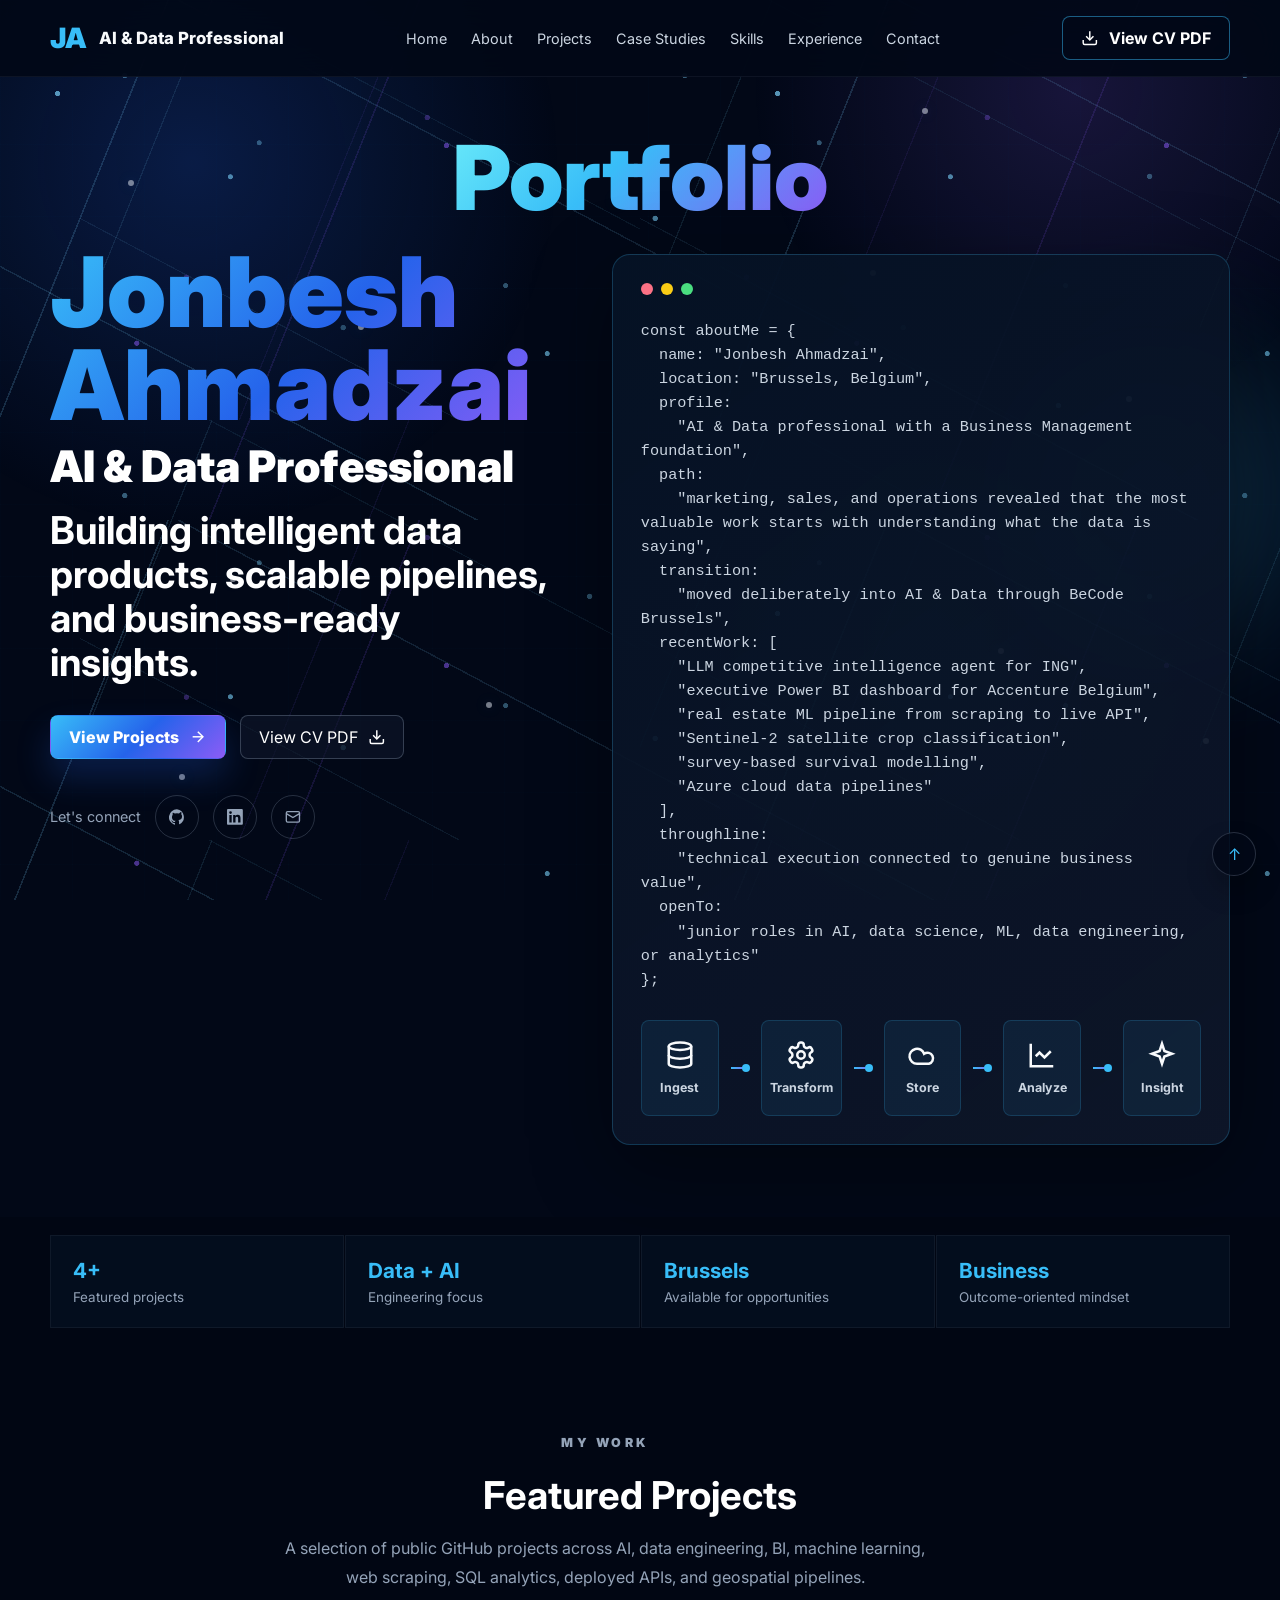
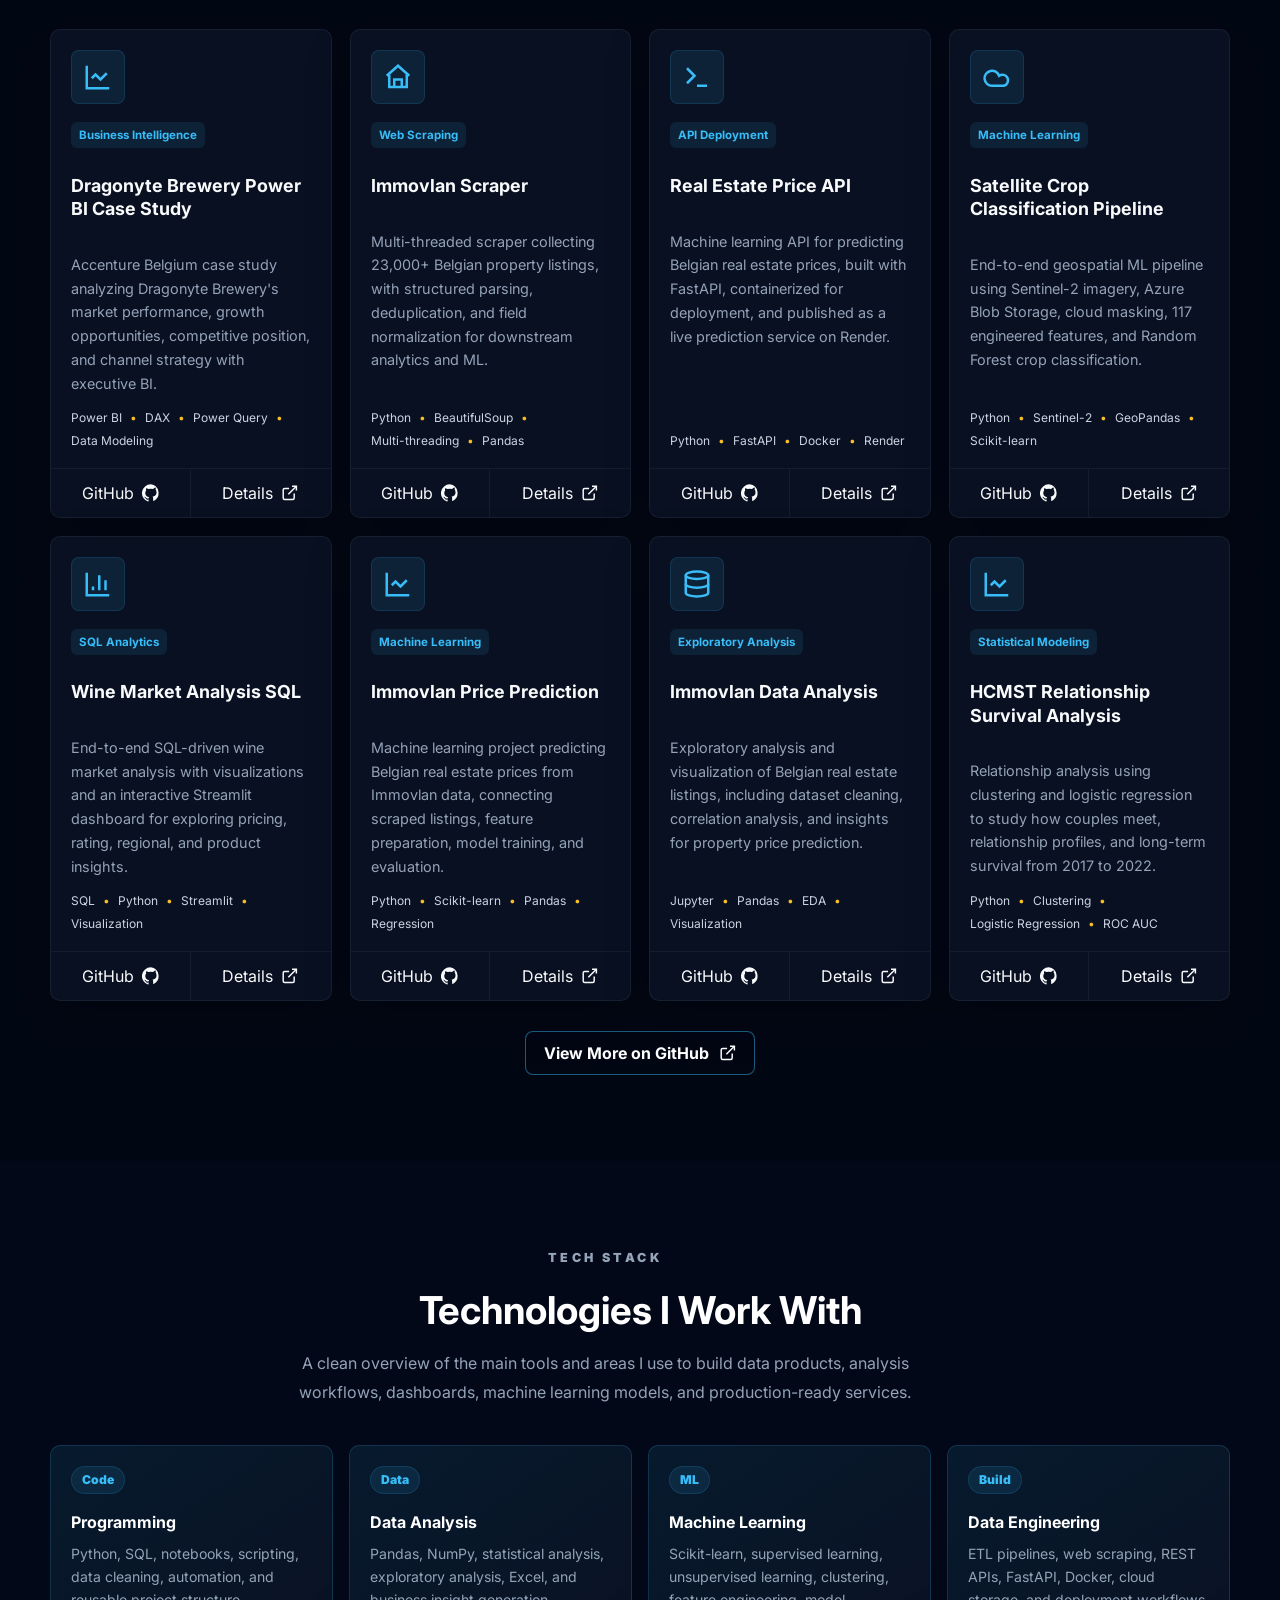
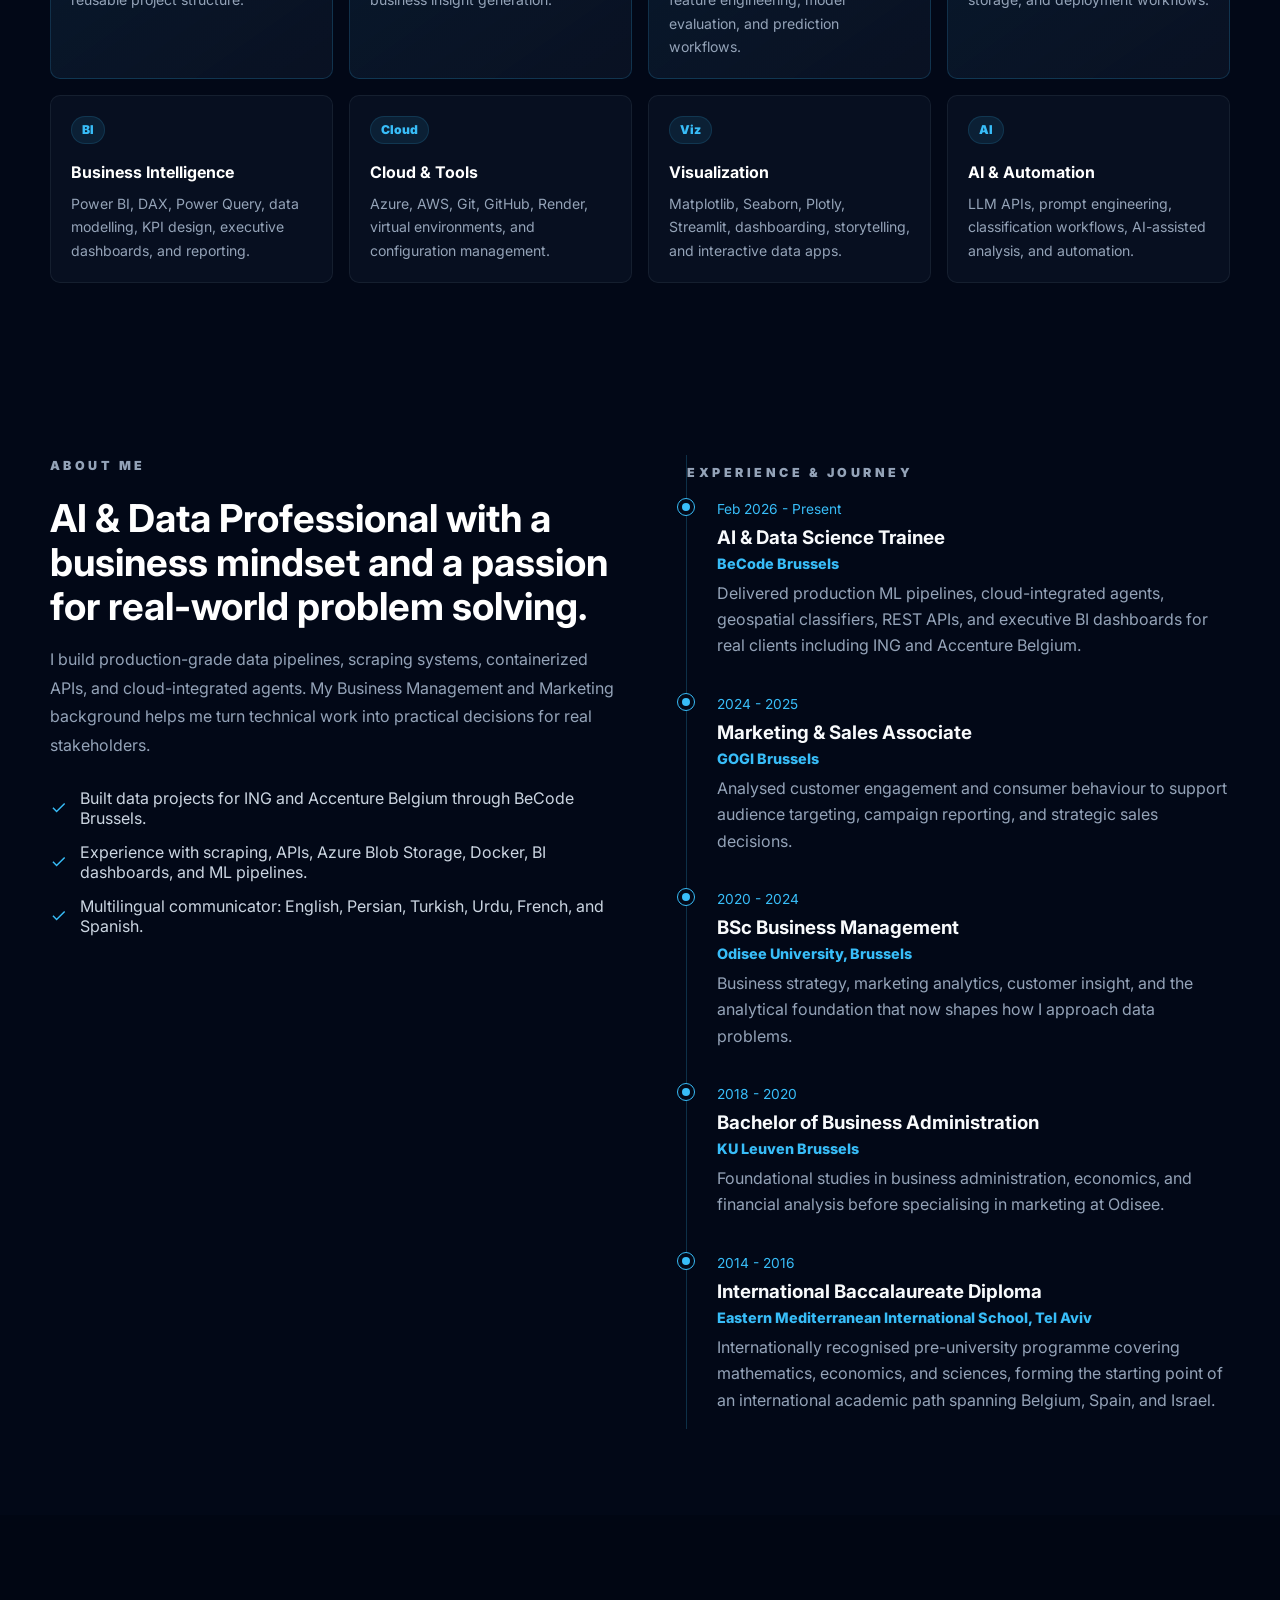
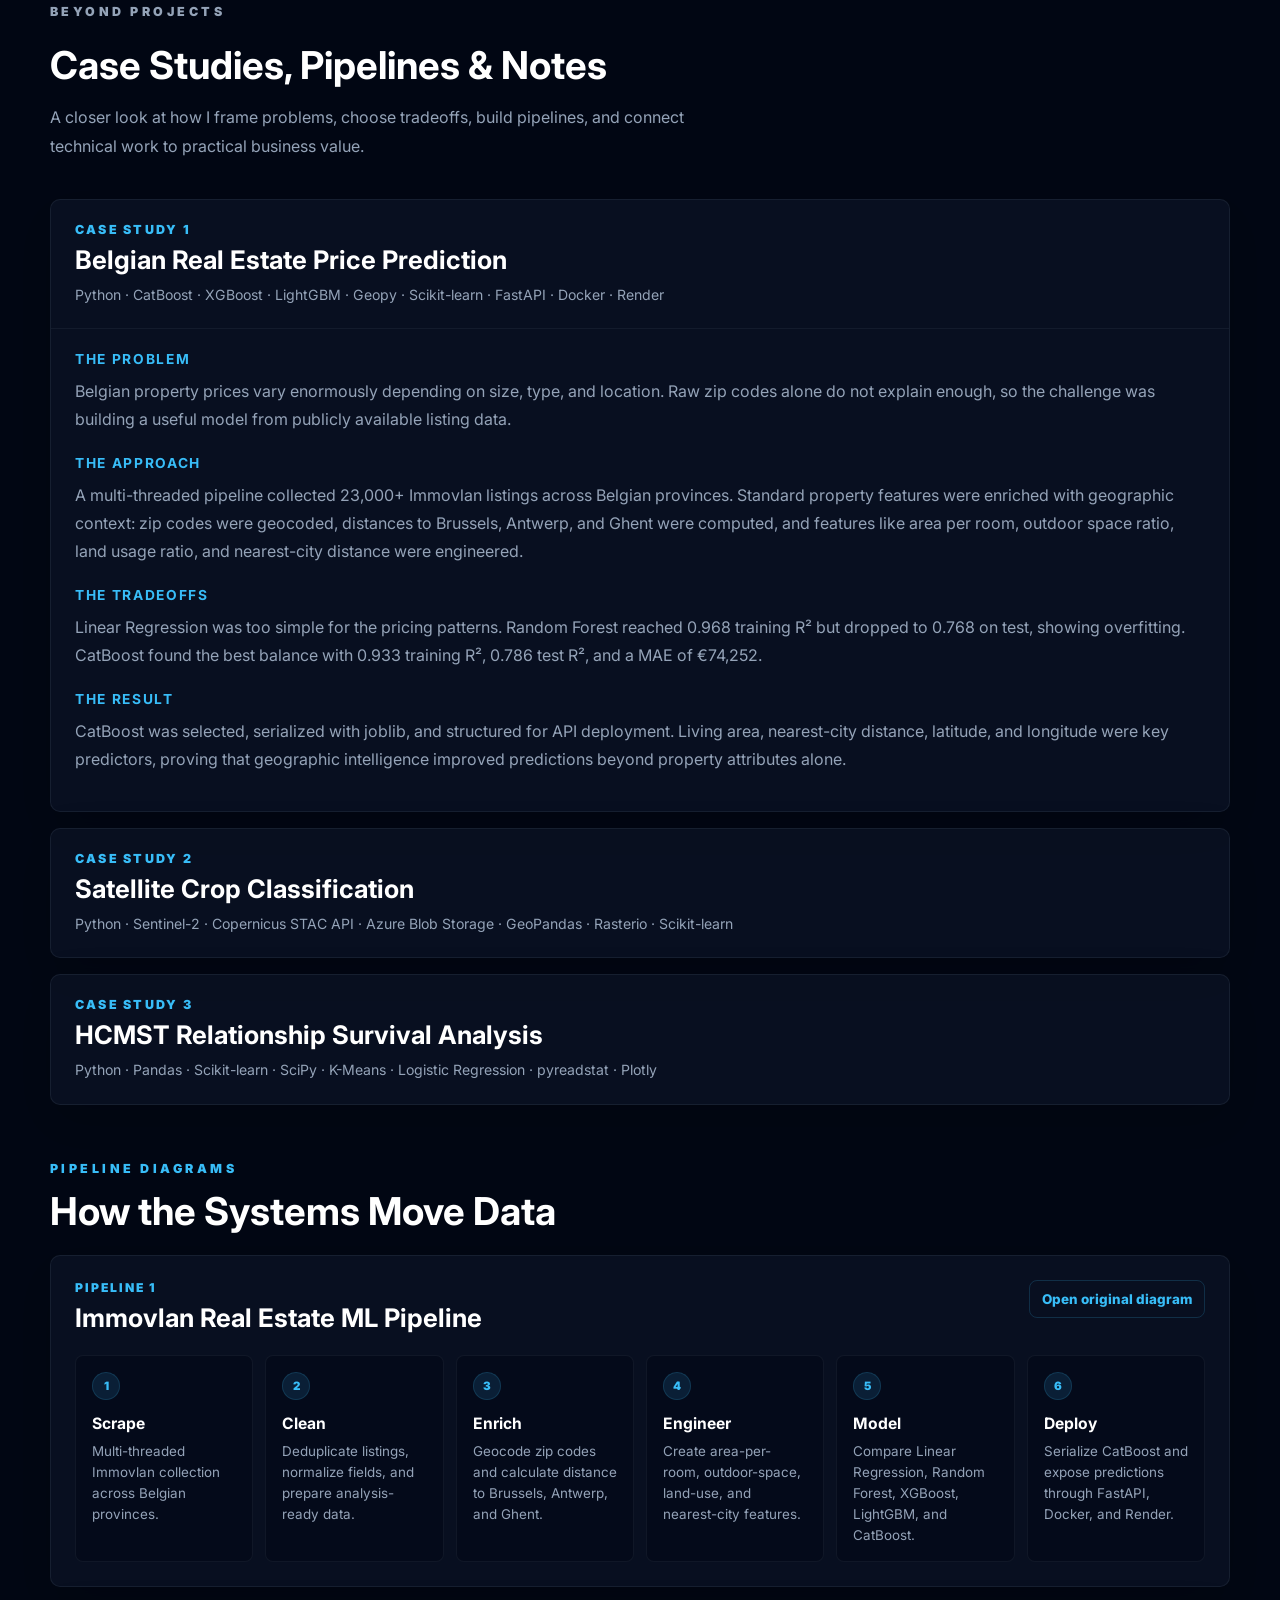
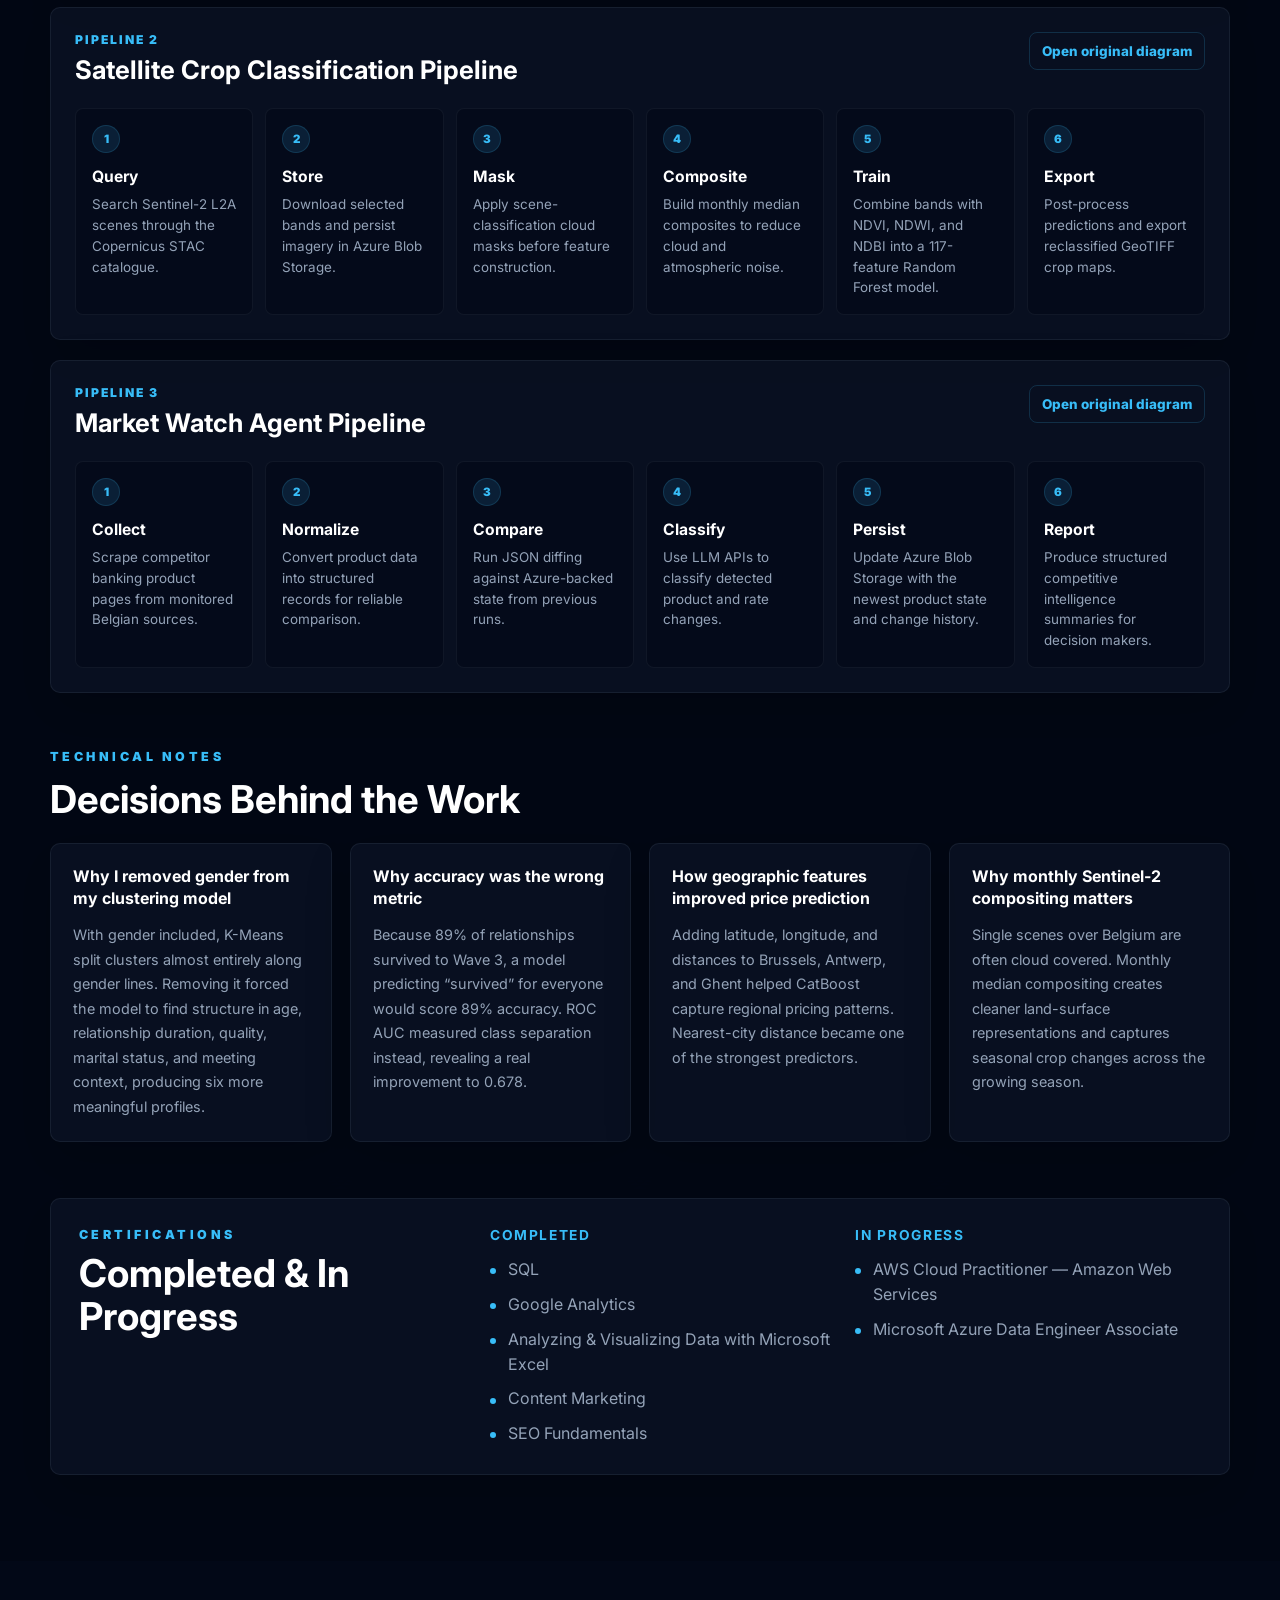
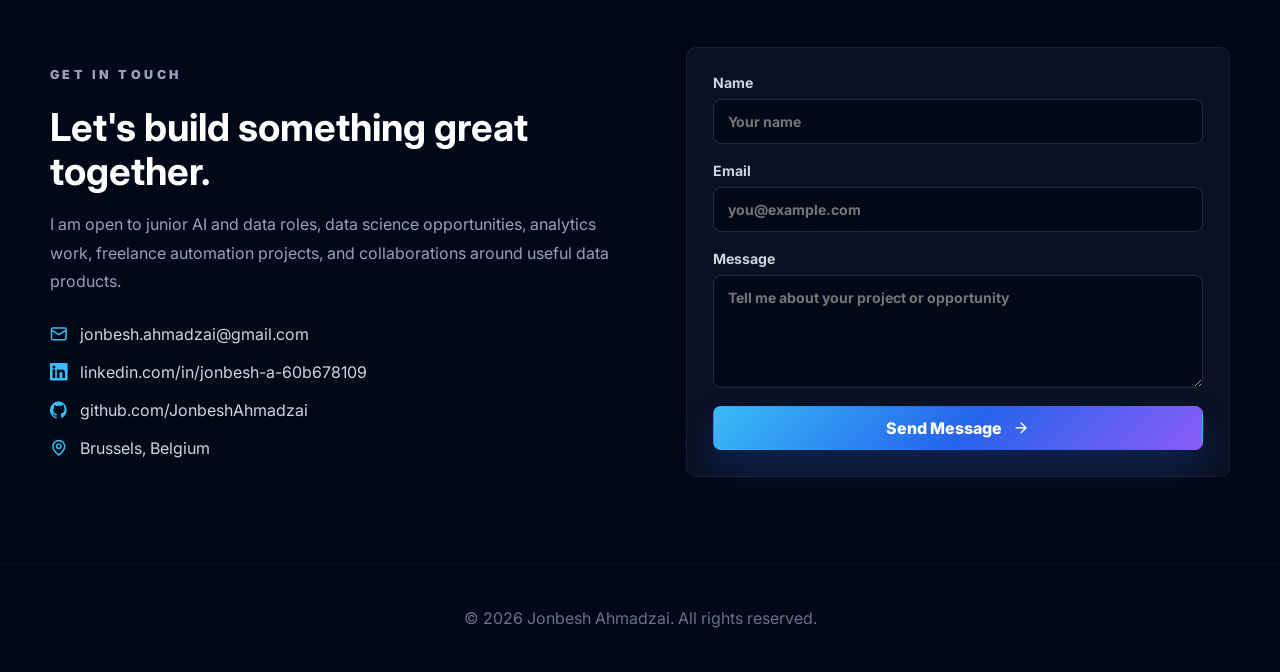
==== index.html @ cdaabeed "Initial portfolio site" ====
<!doctype html>
<html lang="en">
  <head>
    <meta charset="UTF-8" />
    <meta name="viewport" content="width=device-width, initial-scale=1.0" />
    <meta
      name="description"
      content="Portfolio of Jonbesh Ahmadzai, an AI & Data Professional in Brussels building machine learning workflows, data pipelines, AI automations, analytics dashboards, and data products."
    />
    <title>Jonbesh Ahmadzai | Portfolio</title>
    <link rel="preconnect" href="https://fonts.googleapis.com" />
    <link rel="preconnect" href="https://fonts.gstatic.com" crossorigin />
    <link
      href="https://fonts.googleapis.com/css2?family=Inter:wght@400;500;600;700;800;900&display=swap"
      rel="stylesheet"
    />
    <link rel="stylesheet" href="styles.css" />
  </head>
  <body>
    <div class="page-shell">
      <div class="ambient ambient-one"></div>
      <div class="ambient ambient-two"></div>
      <div class="grid-glow"></div>
      <div class="data-particles" aria-hidden="true">
        <span></span>
        <span></span>
        <span></span>
        <span></span>
        <span></span>
        <span></span>
        <span></span>
        <span></span>
        <span></span>
        <span></span>
        <span></span>
        <span></span>
      </div>

      <header class="site-header">
        <nav class="nav container" aria-label="Main navigation">
          <a class="brand" href="#home" aria-label="Go to home">
            <span class="brand-mark">JA</span>
            <span>AI & Data Professional</span>
          </a>
          <button class="nav-toggle" type="button" aria-label="Open menu" aria-expanded="false">
            <span></span>
            <span></span>
          </button>
          <div class="nav-links">
            <a href="#home">Home</a>
            <a href="#about">About</a>
            <a href="#projects">Projects</a>
            <a href="#case-studies">Case Studies</a>
            <a href="#skills">Skills</a>
            <a href="#experience">Experience</a>
            <a href="#contact">Contact</a>
          </div>
          <a class="button button-outline nav-cv" href="assets/CV8_AI_Data_Professional_Jonbesh_Ahmadzai.pdf" target="_blank" rel="noopener">
            <span data-icon="download"></span>
            View CV PDF
          </a>
        </nav>
      </header>

      <main>
        <section id="home" class="hero container">
          <p class="portfolio-label reveal">Portfolio</p>
          <div class="hero-copy reveal">
            <h1>Jonbesh Ahmadzai</h1>
            <p class="hero-role">AI & Data Professional</p>
            <h2>Building intelligent data products, scalable pipelines, and business-ready insights.</h2>
            <div class="hero-actions">
              <a class="button button-primary" href="#projects">
                View Projects
                <span data-icon="arrow-right"></span>
              </a>
              <a class="button button-secondary" href="assets/CV8_AI_Data_Professional_Jonbesh_Ahmadzai.pdf" target="_blank" rel="noopener">
                View CV PDF
                <span data-icon="download"></span>
              </a>
            </div>
            <div class="social-row" aria-label="Social links">
              <span>Let's connect</span>
              <a href="https://github.com/JonbeshAhmadzai" aria-label="GitHub profile">
                <span data-icon="github"></span>
              </a>
              <a href="https://linkedin.com/in/jonbesh-a-60b678109" aria-label="LinkedIn profile">
                <span data-icon="linkedin"></span>
              </a>
              <a href="mailto:jonbesh.ahmadzai@gmail.com" aria-label="Email Mohammad">
                <span data-icon="mail"></span>
              </a>
            </div>
          </div>

          <div class="hero-visual reveal">
            <div class="terminal-card">
              <div class="window-dots" aria-hidden="true">
                <span></span>
                <span></span>
                <span></span>
              </div>
              <pre><code>const aboutMe = {
  name: "Jonbesh Ahmadzai",
  location: "Brussels, Belgium",
  profile:
    "AI & Data professional with a Business Management foundation",
  path:
    "marketing, sales, and operations revealed that the most valuable work starts with understanding what the data is saying",
  transition:
    "moved deliberately into AI & Data through BeCode Brussels",
  recentWork: [
    "LLM competitive intelligence agent for ING",
    "executive Power BI dashboard for Accenture Belgium",
    "real estate ML pipeline from scraping to live API",
    "Sentinel-2 satellite crop classification",
    "survey-based survival modelling",
    "Azure cloud data pipelines"
  ],
  throughline:
    "technical execution connected to genuine business value",
  openTo:
    "junior roles in AI, data science, ML, data engineering, or analytics"
};</code></pre>
              <div class="pipeline" aria-label="Data pipeline flow">
                <article>
                  <span data-icon="database"></span>
                  <strong>Ingest</strong>
                </article>
                <i></i>
                <article>
                  <span data-icon="settings"></span>
                  <strong>Transform</strong>
                </article>
                <i></i>
                <article>
                  <span data-icon="cloud"></span>
                  <strong>Store</strong>
                </article>
                <i></i>
                <article>
                  <span data-icon="chart"></span>
                  <strong>Analyze</strong>
                </article>
                <i></i>
                <article>
                  <span data-icon="spark"></span>
                  <strong>Insight</strong>
                </article>
              </div>
            </div>
          </div>
        </section>

        <section class="stats-strip" aria-label="Portfolio highlights">
          <div class="container stats-grid">
            <article>
              <strong>4+</strong>
              <span>Featured projects</span>
            </article>
            <article>
              <strong>Data + AI</strong>
              <span>Engineering focus</span>
            </article>
            <article>
              <strong>Brussels</strong>
              <span>Available for opportunities</span>
            </article>
            <article>
              <strong>Business</strong>
              <span>Outcome-oriented mindset</span>
            </article>
          </div>
        </section>

        <section id="projects" class="section section-tinted">
          <div class="container">
            <div class="section-heading centered reveal">
              <p class="eyebrow">My Work</p>
              <h2>Featured Projects</h2>
              <p>
                A selection of public GitHub projects across AI, data engineering, BI, machine learning,
                web scraping, SQL analytics, deployed APIs, and geospatial pipelines.
              </p>
            </div>

            <div class="project-grid">
              <article class="project-card reveal">
                <div class="project-icon"><span data-icon="line-chart"></span></div>
                <p class="project-tag">Business Intelligence</p>
                <h3>Dragonyte Brewery Power BI Case Study</h3>
                <p>
                  Accenture Belgium case study analyzing Dragonyte Brewery's market performance,
                  growth opportunities, competitive position, and channel strategy with executive BI.
                </p>
                <div class="stack">
                  <span>Power BI</span><span>DAX</span><span>Power Query</span><span>Data Modeling</span>
                </div>
                <div class="project-links">
                  <a href="https://github.com/JonbeshAhmadzai/Dragonyte-Brewery-PowerBI-CaseStudy">GitHub <span data-icon="github"></span></a>
                  <a href="https://github.com/JonbeshAhmadzai/Dragonyte-Brewery-PowerBI-CaseStudy">Details <span data-icon="external"></span></a>
                </div>
              </article>

              <article class="project-card reveal">
                <div class="project-icon"><span data-icon="home"></span></div>
                <p class="project-tag">Web Scraping</p>
                <h3>Immovlan Scraper</h3>
                <p>
                  Multi-threaded scraper collecting 23,000+ Belgian property listings, with structured
                  parsing, deduplication, and field normalization for downstream analytics and ML.
                </p>
                <div class="stack">
                  <span>Python</span><span>BeautifulSoup</span><span>Multi-threading</span><span>Pandas</span>
                </div>
                <div class="project-links">
                  <a href="https://github.com/JonbeshAhmadzai/Immovlan-Scraper">GitHub <span data-icon="github"></span></a>
                  <a href="https://github.com/JonbeshAhmadzai/Immovlan-Scraper">Details <span data-icon="external"></span></a>
                </div>
              </article>

              <article class="project-card reveal">
                <div class="project-icon"><span data-icon="terminal"></span></div>
                <p class="project-tag">API Deployment</p>
                <h3>Real Estate Price API</h3>
                <p>
                  Machine learning API for predicting Belgian real estate prices, built with FastAPI,
                  containerized for deployment, and published as a live prediction service on Render.
                </p>
                <div class="stack">
                  <span>Python</span><span>FastAPI</span><span>Docker</span><span>Render</span>
                </div>
                <div class="project-links">
                  <a href="https://github.com/JonbeshAhmadzai/Real-estate-price-api">GitHub <span data-icon="github"></span></a>
                  <a href="https://github.com/JonbeshAhmadzai/Real-estate-price-api">Details <span data-icon="external"></span></a>
                </div>
              </article>

              <article class="project-card reveal">
                <div class="project-icon"><span data-icon="cloud"></span></div>
                <p class="project-tag">Machine Learning</p>
                <h3>Satellite Crop Classification Pipeline</h3>
                <p>
                  End-to-end geospatial ML pipeline using Sentinel-2 imagery, Azure Blob Storage,
                  cloud masking, 117 engineered features, and Random Forest crop classification.
                </p>
                <div class="stack">
                  <span>Python</span><span>Sentinel-2</span><span>GeoPandas</span><span>Scikit-learn</span>
                </div>
                <div class="project-links">
                  <a href="https://github.com/JonbeshAhmadzai/Crop-Classification-">GitHub <span data-icon="github"></span></a>
                  <a href="https://github.com/JonbeshAhmadzai/Crop-Classification-">Details <span data-icon="external"></span></a>
                </div>
              </article>

              <article class="project-card reveal">
                <div class="project-icon"><span data-icon="bar-chart"></span></div>
                <p class="project-tag">SQL Analytics</p>
                <h3>Wine Market Analysis SQL</h3>
                <p>
                  End-to-end SQL-driven wine market analysis with visualizations and an interactive
                  Streamlit dashboard for exploring pricing, rating, regional, and product insights.
                </p>
                <div class="stack">
                  <span>SQL</span><span>Python</span><span>Streamlit</span><span>Visualization</span>
                </div>
                <div class="project-links">
                  <a href="https://github.com/JonbeshAhmadzai/Wine-Market-Analysis-SQL">GitHub <span data-icon="github"></span></a>
                  <a href="https://github.com/JonbeshAhmadzai/Wine-Market-Analysis-SQL">Details <span data-icon="external"></span></a>
                </div>
              </article>

              <article class="project-card reveal">
                <div class="project-icon"><span data-icon="chart"></span></div>
                <p class="project-tag">Machine Learning</p>
                <h3>Immovlan Price Prediction</h3>
                <p>
                  Machine learning project predicting Belgian real estate prices from Immovlan data,
                  connecting scraped listings, feature preparation, model training, and evaluation.
                </p>
                <div class="stack">
                  <span>Python</span><span>Scikit-learn</span><span>Pandas</span><span>Regression</span>
                </div>
                <div class="project-links">
                  <a href="https://github.com/JonbeshAhmadzai/Immovlan-Price-Prediction">GitHub <span data-icon="github"></span></a>
                  <a href="https://github.com/JonbeshAhmadzai/Immovlan-Price-Prediction">Details <span data-icon="external"></span></a>
                </div>
              </article>

              <article class="project-card reveal">
                <div class="project-icon"><span data-icon="database"></span></div>
                <p class="project-tag">Exploratory Analysis</p>
                <h3>Immovlan Data Analysis</h3>
                <p>
                  Exploratory analysis and visualization of Belgian real estate listings, including
                  dataset cleaning, correlation analysis, and insights for property price prediction.
                </p>
                <div class="stack">
                  <span>Jupyter</span><span>Pandas</span><span>EDA</span><span>Visualization</span>
                </div>
                <div class="project-links">
                  <a href="https://github.com/JonbeshAhmadzai/Immovlan-Data-Analysis">GitHub <span data-icon="github"></span></a>
                  <a href="https://github.com/JonbeshAhmadzai/Immovlan-Data-Analysis">Details <span data-icon="external"></span></a>
                </div>
              </article>

              <article class="project-card reveal">
                <div class="project-icon"><span data-icon="line-chart"></span></div>
                <p class="project-tag">Statistical Modeling</p>
                <h3>HCMST Relationship Survival Analysis</h3>
                <p>
                  Relationship analysis using clustering and logistic regression to study how couples
                  meet, relationship profiles, and long-term survival from 2017 to 2022.
                </p>
                <div class="stack">
                  <span>Python</span><span>Clustering</span><span>Logistic Regression</span><span>ROC AUC</span>
                </div>
                <div class="project-links">
                  <a href="https://github.com/JonbeshAhmadzai/hcmst-relationship-survival-analysis">GitHub <span data-icon="github"></span></a>
                  <a href="https://github.com/JonbeshAhmadzai/hcmst-relationship-survival-analysis">Details <span data-icon="external"></span></a>
                </div>
              </article>
            </div>

            <div class="center-action">
              <a class="button button-outline" href="https://github.com/JonbeshAhmadzai">
                View More on GitHub
                <span data-icon="external"></span>
              </a>
            </div>
          </div>
        </section>

        <section id="skills" class="section">
          <div class="container">
            <div class="section-heading centered reveal">
              <p class="eyebrow">Tech Stack</p>
              <h2>Technologies I Work With</h2>
              <p>
                A clean overview of the main tools and areas I use to build data products, analysis
                workflows, dashboards, machine learning models, and production-ready services.
              </p>
            </div>
            <div class="skills-grid reveal">
              <article class="skill-card skill-card-primary">
                <span>Code</span>
                <h3>Programming</h3>
                <p>Python, SQL, notebooks, scripting, data cleaning, automation, and reusable project structure.</p>
              </article>
              <article class="skill-card skill-card-primary">
                <span>Data</span>
                <h3>Data Analysis</h3>
                <p>Pandas, NumPy, statistical analysis, exploratory analysis, Excel, and business insight generation.</p>
              </article>
              <article class="skill-card skill-card-primary">
                <span>ML</span>
                <h3>Machine Learning</h3>
                <p>Scikit-learn, supervised learning, unsupervised learning, clustering, feature engineering, model evaluation, and prediction workflows.</p>
              </article>
              <article class="skill-card skill-card-primary">
                <span>Build</span>
                <h3>Data Engineering</h3>
                <p>ETL pipelines, web scraping, REST APIs, FastAPI, Docker, cloud storage, and deployment workflows.</p>
              </article>
              <article class="skill-card">
                <span>BI</span>
                <h3>Business Intelligence</h3>
                <p>Power BI, DAX, Power Query, data modelling, KPI design, executive dashboards, and reporting.</p>
              </article>
              <article class="skill-card">
                <span>Cloud</span>
                <h3>Cloud & Tools</h3>
                <p>Azure, AWS, Git, GitHub, Render, virtual environments, and configuration management.</p>
              </article>
              <article class="skill-card">
                <span>Viz</span>
                <h3>Visualization</h3>
                <p>Matplotlib, Seaborn, Plotly, Streamlit, dashboarding, storytelling, and interactive data apps.</p>
              </article>
              <article class="skill-card">
                <span>AI</span>
                <h3>AI & Automation</h3>
                <p>LLM APIs, prompt engineering, classification workflows, AI-assisted analysis, and automation.</p>
              </article>
            </div>
          </div>
        </section>

        <section id="about" class="section about-section">
          <div class="container about-grid">
            <div class="reveal">
              <p class="eyebrow">About Me</p>
              <h2>AI & Data Professional with a business mindset and a passion for real-world problem solving.</h2>
              <p>
                I build production-grade data pipelines, scraping systems, containerized APIs, and
                cloud-integrated agents. My Business Management and Marketing background helps me
                turn technical work into practical decisions for real stakeholders.
              </p>
              <ul class="check-list">
                <li><span data-icon="check"></span> Built data projects for ING and Accenture Belgium through BeCode Brussels.</li>
                <li><span data-icon="check"></span> Experience with scraping, APIs, Azure Blob Storage, Docker, BI dashboards, and ML pipelines.</li>
                <li><span data-icon="check"></span> Multilingual communicator: English, Persian, Turkish, Urdu, French, and Spanish.</li>
              </ul>
            </div>

            <div id="experience" class="timeline reveal">
              <p class="eyebrow">Experience & Journey</p>
              <article>
                <span></span>
                <time>Feb 2026 - Present</time>
                <h3>AI & Data Science Trainee</h3>
                <h4>BeCode Brussels</h4>
                <p>Delivered production ML pipelines, cloud-integrated agents, geospatial classifiers, REST APIs, and executive BI dashboards for real clients including ING and Accenture Belgium.</p>
              </article>
              <article>
                <span></span>
                <time>2024 - 2025</time>
                <h3>Marketing & Sales Associate</h3>
                <h4>GOGI Brussels</h4>
                <p>Analysed customer engagement and consumer behaviour to support audience targeting, campaign reporting, and strategic sales decisions.</p>
              </article>
              <article>
                <span></span>
                <time>2020 - 2024</time>
                <h3>BSc Business Management</h3>
                <h4>Odisee University, Brussels</h4>
                <p>Business strategy, marketing analytics, customer insight, and the analytical foundation that now shapes how I approach data problems.</p>
              </article>
              <article>
                <span></span>
                <time>2018 - 2020</time>
                <h3>Bachelor of Business Administration</h3>
                <h4>KU Leuven Brussels</h4>
                <p>Foundational studies in business administration, economics, and financial analysis before specialising in marketing at Odisee.</p>
              </article>
              <article>
                <span></span>
                <time>2014 - 2016</time>
                <h3>International Baccalaureate Diploma</h3>
                <h4>Eastern Mediterranean International School, Tel Aviv</h4>
                <p>Internationally recognised pre-university programme covering mathematics, economics, and sciences, forming the starting point of an international academic path spanning Belgium, Spain, and Israel.</p>
              </article>
            </div>
          </div>
        </section>

        <section id="case-studies" class="section section-tinted">
          <div class="container">
            <div class="section-heading reveal">
              <p class="eyebrow">Beyond Projects</p>
              <h2>Case Studies, Pipelines & Notes</h2>
              <p>
                A closer look at how I frame problems, choose tradeoffs, build pipelines, and connect
                technical work to practical business value.
              </p>
            </div>

            <div class="case-study-list">
              <details class="case-study reveal" open>
                <summary>
                  <span>Case Study 1</span>
                  <strong>Belgian Real Estate Price Prediction</strong>
                  <small>Python · CatBoost · XGBoost · LightGBM · Geopy · Scikit-learn · FastAPI · Docker · Render</small>
                </summary>
                <div class="case-study-body">
                  <h4>The Problem</h4>
                  <p>Belgian property prices vary enormously depending on size, type, and location. Raw zip codes alone do not explain enough, so the challenge was building a useful model from publicly available listing data.</p>
                  <h4>The Approach</h4>
                  <p>A multi-threaded pipeline collected 23,000+ Immovlan listings across Belgian provinces. Standard property features were enriched with geographic context: zip codes were geocoded, distances to Brussels, Antwerp, and Ghent were computed, and features like area per room, outdoor space ratio, land usage ratio, and nearest-city distance were engineered.</p>
                  <h4>The Tradeoffs</h4>
                  <p>Linear Regression was too simple for the pricing patterns. Random Forest reached 0.968 training R² but dropped to 0.768 on test, showing overfitting. CatBoost found the best balance with 0.933 training R², 0.786 test R², and a MAE of €74,252.</p>
                  <h4>The Result</h4>
                  <p>CatBoost was selected, serialized with joblib, and structured for API deployment. Living area, nearest-city distance, latitude, and longitude were key predictors, proving that geographic intelligence improved predictions beyond property attributes alone.</p>
                </div>
              </details>

              <details class="case-study reveal">
                <summary>
                  <span>Case Study 2</span>
                  <strong>Satellite Crop Classification</strong>
                  <small>Python · Sentinel-2 · Copernicus STAC API · Azure Blob Storage · GeoPandas · Rasterio · Scikit-learn</small>
                </summary>
                <div class="case-study-body">
                  <h4>The Problem</h4>
                  <p>Crop mapping at regional scale matters for agricultural planning, environmental monitoring, and land-use decisions, but manual classification does not scale. The goal was to classify crop types directly from satellite imagery.</p>
                  <h4>The Approach</h4>
                  <p>The pipeline queries Copernicus STAC for Sentinel-2 L2A scenes, filters by cloud cover, downloads selected bands, uploads them to Azure Blob Storage, applies cloud masking, and builds monthly median composites. A 117-feature stack combines spectral bands with NDVI, NDWI, and NDBI. LPIS/Walous parcel polygons are rasterized as training labels for a Random Forest classifier.</p>
                  <h4>The Tradeoffs</h4>
                  <p>Monthly compositing was chosen over single-scene analysis so cloudy scenes would not break the pipeline. Majority-filter post-processing removes isolated noisy pixels while slightly softening boundaries, which was acceptable for cleaner crop maps.</p>
                  <h4>The Result</h4>
                  <p>The pipeline exports reclassified GeoTIFF crop maps. Feature importance showed that seasonal changes in spectral indices were more predictive than any single band, validating the time-series feature stack.</p>
                </div>
              </details>

              <details class="case-study reveal">
                <summary>
                  <span>Case Study 3</span>
                  <strong>HCMST Relationship Survival Analysis</strong>
                  <small>Python · Pandas · Scikit-learn · SciPy · K-Means · Logistic Regression · pyreadstat · Plotly</small>
                </summary>
                <div class="case-study-body">
                  <h4>The Problem</h4>
                  <p>Does meeting online predict whether a couple stays together long term, or do other factors matter more? The question is both research-oriented and practical for platforms trying to understand durable relationships.</p>
                  <h4>The Approach</h4>
                  <p>The HCMST 2017-2022 longitudinal survey contains 3,510 respondents, 725 variables, and three waves. After filtering and cleaning, clustering and survival modelling ran in parallel. K-Means without gender produced six interpretable profiles, while logistic regression tested four predictor sets on respondents with known Wave 3 outcomes.</p>
                  <h4>The Tradeoffs</h4>
                  <p>Because 89% of relationships survived, accuracy would have been misleading. A model predicting “survived” for everyone would look strong without learning anything. ROC AUC was used instead, with the best model reaching 0.678 versus 0.631 for meeting-context-only predictors.</p>
                  <h4>The Result</h4>
                  <p>Meeting online had some predictive value, but relationship quality and structure were stronger signals. For a dating platform, the implication is clear: product design should prioritize compatibility and relationship quality, not only discovery.</p>
                </div>
              </details>
            </div>

            <div class="subsection-heading reveal">
              <p class="eyebrow">Pipeline Diagrams</p>
              <h3>How the Systems Move Data</h3>
            </div>
            <div class="diagram-grid">
              <article class="diagram-card reveal">
                <div class="diagram-head">
                  <div>
                    <span>Pipeline 1</span>
                    <h4>Immovlan Real Estate ML Pipeline</h4>
                  </div>
                  <a href="assets/immovlan_pipeline.svg" target="_blank" rel="noopener">Open original diagram</a>
                </div>
                <ol class="pipeline-flow">
                  <li>
                    <strong>Scrape</strong>
                    <p>Multi-threaded Immovlan collection across Belgian provinces.</p>
                  </li>
                  <li>
                    <strong>Clean</strong>
                    <p>Deduplicate listings, normalize fields, and prepare analysis-ready data.</p>
                  </li>
                  <li>
                    <strong>Enrich</strong>
                    <p>Geocode zip codes and calculate distance to Brussels, Antwerp, and Ghent.</p>
                  </li>
                  <li>
                    <strong>Engineer</strong>
                    <p>Create area-per-room, outdoor-space, land-use, and nearest-city features.</p>
                  </li>
                  <li>
                    <strong>Model</strong>
                    <p>Compare Linear Regression, Random Forest, XGBoost, LightGBM, and CatBoost.</p>
                  </li>
                  <li>
                    <strong>Deploy</strong>
                    <p>Serialize CatBoost and expose predictions through FastAPI, Docker, and Render.</p>
                  </li>
                </ol>
              </article>

              <article class="diagram-card reveal">
                <div class="diagram-head">
                  <div>
                    <span>Pipeline 2</span>
                    <h4>Satellite Crop Classification Pipeline</h4>
                  </div>
                  <a href="assets/crop_classification_pipeline.svg" target="_blank" rel="noopener">Open original diagram</a>
                </div>
                <ol class="pipeline-flow">
                  <li>
                    <strong>Query</strong>
                    <p>Search Sentinel-2 L2A scenes through the Copernicus STAC catalogue.</p>
                  </li>
                  <li>
                    <strong>Store</strong>
                    <p>Download selected bands and persist imagery in Azure Blob Storage.</p>
                  </li>
                  <li>
                    <strong>Mask</strong>
                    <p>Apply scene-classification cloud masks before feature construction.</p>
                  </li>
                  <li>
                    <strong>Composite</strong>
                    <p>Build monthly median composites to reduce cloud and atmospheric noise.</p>
                  </li>
                  <li>
                    <strong>Train</strong>
                    <p>Combine bands with NDVI, NDWI, and NDBI into a 117-feature Random Forest model.</p>
                  </li>
                  <li>
                    <strong>Export</strong>
                    <p>Post-process predictions and export reclassified GeoTIFF crop maps.</p>
                  </li>
                </ol>
              </article>

              <article class="diagram-card reveal">
                <div class="diagram-head">
                  <div>
                    <span>Pipeline 3</span>
                    <h4>Market Watch Agent Pipeline</h4>
                  </div>
                  <a href="assets/market_watch_agent_pipeline.svg" target="_blank" rel="noopener">Open original diagram</a>
                </div>
                <ol class="pipeline-flow">
                  <li>
                    <strong>Collect</strong>
                    <p>Scrape competitor banking product pages from monitored Belgian sources.</p>
                  </li>
                  <li>
                    <strong>Normalize</strong>
                    <p>Convert product data into structured records for reliable comparison.</p>
                  </li>
                  <li>
                    <strong>Compare</strong>
                    <p>Run JSON diffing against Azure-backed state from previous runs.</p>
                  </li>
                  <li>
                    <strong>Classify</strong>
                    <p>Use LLM APIs to classify detected product and rate changes.</p>
                  </li>
                  <li>
                    <strong>Persist</strong>
                    <p>Update Azure Blob Storage with the newest product state and change history.</p>
                  </li>
                  <li>
                    <strong>Report</strong>
                    <p>Produce structured competitive intelligence summaries for decision makers.</p>
                  </li>
                </ol>
              </article>
            </div>

            <div class="subsection-heading reveal">
              <p class="eyebrow">Technical Notes</p>
              <h3>Decisions Behind the Work</h3>
            </div>
            <div class="note-grid">
              <article class="note-card reveal">
                <h3>Why I removed gender from my clustering model</h3>
                <p>With gender included, K-Means split clusters almost entirely along gender lines. Removing it forced the model to find structure in age, relationship duration, quality, marital status, and meeting context, producing six more meaningful profiles.</p>
              </article>
              <article class="note-card reveal">
                <h3>Why accuracy was the wrong metric</h3>
                <p>Because 89% of relationships survived to Wave 3, a model predicting “survived” for everyone would score 89% accuracy. ROC AUC measured class separation instead, revealing a real improvement to 0.678.</p>
              </article>
              <article class="note-card reveal">
                <h3>How geographic features improved price prediction</h3>
                <p>Adding latitude, longitude, and distances to Brussels, Antwerp, and Ghent helped CatBoost capture regional pricing patterns. Nearest-city distance became one of the strongest predictors.</p>
              </article>
              <article class="note-card reveal">
                <h3>Why monthly Sentinel-2 compositing matters</h3>
                <p>Single scenes over Belgium are often cloud covered. Monthly median compositing creates cleaner land-surface representations and captures seasonal crop changes across the growing season.</p>
              </article>
            </div>

            <div class="certification-card reveal">
              <div>
                <p class="eyebrow">Certifications</p>
                <h3>Completed & In Progress</h3>
              </div>
              <div class="certification-columns">
                <div>
                  <h4>Completed</h4>
                  <ul>
                    <li>SQL</li>
                    <li>Google Analytics</li>
                    <li>Analyzing & Visualizing Data with Microsoft Excel</li>
                    <li>Content Marketing</li>
                    <li>SEO Fundamentals</li>
                  </ul>
                </div>
                <div>
                  <h4>In Progress</h4>
                  <ul>
                    <li>AWS Cloud Practitioner — Amazon Web Services</li>
                    <li>Microsoft Azure Data Engineer Associate</li>
                  </ul>
                </div>
              </div>
            </div>
          </div>
        </section>

        <section id="contact" class="section contact-section container">
          <div class="reveal">
            <p class="eyebrow">Get In Touch</p>
            <h2>Let's build something great together.</h2>
            <p>
              I am open to junior AI and data roles, data science opportunities, analytics work,
              freelance automation projects, and collaborations around useful data products.
            </p>
            <div class="contact-links">
              <a href="mailto:jonbesh.ahmadzai@gmail.com"><span data-icon="mail"></span> jonbesh.ahmadzai@gmail.com</a>
              <a href="https://linkedin.com/in/jonbesh-a-60b678109"><span data-icon="linkedin"></span> linkedin.com/in/jonbesh-a-60b678109</a>
              <a href="https://github.com/JonbeshAhmadzai"><span data-icon="github"></span> github.com/JonbeshAhmadzai</a>
              <span><span data-icon="map"></span> Brussels, Belgium</span>
            </div>
          </div>
          <form class="contact-form reveal" action="https://formsubmit.co/jonbesh.ahmadzai@gmail.com" method="POST">
            <input type="hidden" name="_subject" value="New portfolio message for Jonbesh Ahmadzai" />
            <input type="hidden" name="_template" value="table" />
            <input type="text" name="_honey" tabindex="-1" autocomplete="off" class="honeypot" />
            <label>
              Name
              <input name="name" type="text" placeholder="Your name" required />
            </label>
            <label>
              Email
              <input name="email" type="email" placeholder="you@example.com" required />
            </label>
            <label>
              Message
              <textarea name="message" rows="5" placeholder="Tell me about your project or opportunity" required></textarea>
            </label>
            <button class="button button-primary" type="submit">
              Send Message
              <span data-icon="arrow-right"></span>
            </button>
          </form>
        </section>
      </main>

      <footer class="footer">
        <p>© <span id="year"></span> Jonbesh Ahmadzai. All rights reserved.</p>
      </footer>

      <a class="back-top" href="#home" aria-label="Back to top">↑</a>
    </div>
    <script src="script.js"></script>
  </body>
</html>
---- styles.css ----
:root {
  --bg: #020817;
  --panel: rgba(5, 18, 37, 0.88);
  --panel-soft: rgba(15, 23, 42, 0.62);
  --line: rgba(148, 163, 184, 0.1);
  --line-strong: rgba(56, 189, 248, 0.3);
  --text: #f8fafc;
  --muted: #94a3b8;
  --soft: #cbd5e1;
  --sky: #38bdf8;
  --blue: #2563eb;
  --violet: #8b5cf6;
  --green: #34d399;
  --amber: #fbbf24;
  --shadow: 0 24px 80px rgba(0, 0, 0, 0.36);
}

* {
  box-sizing: border-box;
}

html {
  scroll-behavior: smooth;
}

body {
  margin: 0;
  background: var(--bg);
  color: var(--text);
  font-family: Inter, system-ui, -apple-system, BlinkMacSystemFont, "Segoe UI", sans-serif;
}

a {
  color: inherit;
  text-decoration: none;
}

button,
input,
textarea {
  font: inherit;
}

.page-shell {
  min-height: 100vh;
  overflow: clip;
  position: relative;
}

.container {
  width: min(1180px, calc(100% - 40px));
  margin-inline: auto;
}

.ambient,
.grid-glow,
.data-particles {
  pointer-events: none;
  position: fixed;
  inset: 0;
}

.ambient-one {
  background:
    radial-gradient(circle at 15% 18%, rgba(37, 99, 235, 0.22), transparent 28%),
    radial-gradient(circle at 84% 10%, rgba(139, 92, 246, 0.16), transparent 24%);
}

.ambient-two {
  background: radial-gradient(circle at 72% 72%, rgba(20, 184, 166, 0.13), transparent 26%);
}

.grid-glow {
  background:
    linear-gradient(rgba(56, 189, 248, 0.045) 1px, transparent 1px),
    linear-gradient(90deg, rgba(56, 189, 248, 0.045) 1px, transparent 1px);
  background-size: 72px 72px;
  opacity: 0.34;
}

.data-particles {
  opacity: 0.9;
  overflow: hidden;
  z-index: 0;
}

.data-particles::before,
.data-particles::after {
  animation: constellationDrift 42s linear infinite;
  background:
    radial-gradient(circle at 8% 18%, rgba(125, 211, 252, 0.76) 0 2.4px, transparent 2.9px),
    radial-gradient(circle at 19% 66%, rgba(139, 92, 246, 0.58) 0 2.3px, transparent 2.9px),
    radial-gradient(circle at 32% 34%, rgba(125, 211, 252, 0.66) 0 2.2px, transparent 2.8px),
    radial-gradient(circle at 47% 78%, rgba(125, 211, 252, 0.56) 0 2.4px, transparent 3px),
    radial-gradient(circle at 62% 28%, rgba(139, 92, 246, 0.58) 0 2.4px, transparent 2.9px),
    radial-gradient(circle at 76% 68%, rgba(125, 211, 252, 0.66) 0 2.2px, transparent 2.8px),
    radial-gradient(circle at 91% 42%, rgba(125, 211, 252, 0.62) 0 2.4px, transparent 3px),
    linear-gradient(112deg, transparent 0 18%, rgba(125, 211, 252, 0.2) 18% 18.18%, transparent 18.18% 45%, rgba(139, 92, 246, 0.16) 45% 45.18%, transparent 45.18%),
    linear-gradient(28deg, transparent 0 28%, rgba(125, 211, 252, 0.17) 28% 28.18%, transparent 28.18% 68%, rgba(125, 211, 252, 0.15) 68% 68.18%, transparent 68.18%);
  background-size: 720px 520px;
  content: "";
  inset: 0;
  opacity: 1;
  position: absolute;
}

.data-particles::after {
  animation-duration: 58s;
  animation-delay: -24s;
  background-size: 560px 420px;
  opacity: 0.62;
  transform: translateX(80px);
}

.data-particles span {
  animation: nodePulse 4.8s ease-in-out infinite;
  background: rgba(226, 232, 240, 0.86);
  border-radius: 999px;
  box-shadow: 0 0 18px rgba(125, 211, 252, 0.48);
  height: 6px;
  opacity: 0.68;
  position: absolute;
  width: 6px;
}

.data-particles span:nth-child(1) { left: 10%; top: 20%; animation-delay: -0.5s; }
.data-particles span:nth-child(2) { left: 18%; top: 64%; animation-delay: -2.2s; }
.data-particles span:nth-child(3) { left: 28%; top: 36%; animation-delay: -3.7s; }
.data-particles span:nth-child(4) { left: 38%; top: 78%; animation-delay: -1.1s; }
.data-particles span:nth-child(5) { left: 48%; top: 22%; animation-delay: -4.1s; }
.data-particles span:nth-child(6) { left: 58%; top: 58%; animation-delay: -1.9s; }
.data-particles span:nth-child(7) { left: 68%; top: 30%; animation-delay: -3.2s; }
.data-particles span:nth-child(8) { left: 78%; top: 72%; animation-delay: -0.8s; }
.data-particles span:nth-child(9) { left: 88%; top: 44%; animation-delay: -2.8s; }
.data-particles span:nth-child(10) { left: 14%; top: 86%; animation-delay: -4.5s; }
.data-particles span:nth-child(11) { left: 72%; top: 12%; animation-delay: -1.6s; }
.data-particles span:nth-child(12) { left: 94%; top: 82%; animation-delay: -3.9s; }

.site-header {
  position: sticky;
  top: 0;
  z-index: 20;
  border-bottom: 1px solid rgba(148, 163, 184, 0.08);
  background: rgba(2, 8, 23, 0.9);
  backdrop-filter: blur(18px);
}

.nav {
  align-items: center;
  display: flex;
  gap: 28px;
  justify-content: space-between;
  min-height: 76px;
}

.brand {
  align-items: center;
  display: inline-flex;
  gap: 12px;
  font-size: 1.05rem;
  font-weight: 800;
}

.brand-mark {
  color: var(--sky);
  font-size: 1.75rem;
  font-weight: 900;
  letter-spacing: 0;
}

.nav-links {
  align-items: center;
  display: flex;
  gap: 24px;
}

.nav-links a {
  color: var(--soft);
  font-size: 0.9rem;
  transition: color 180ms ease;
}

.nav-links a:hover {
  color: var(--sky);
}

.nav-toggle {
  display: none;
}

.button {
  align-items: center;
  border: 1px solid transparent;
  border-radius: 8px;
  cursor: pointer;
  display: inline-flex;
  gap: 10px;
  justify-content: center;
  min-height: 44px;
  padding: 0 18px;
  transition:
    transform 180ms ease,
    border-color 180ms ease,
    background 180ms ease,
    opacity 180ms ease;
  white-space: nowrap;
}

.button:hover {
  transform: translateY(-1px);
}

.button-primary {
  background: linear-gradient(135deg, var(--sky), var(--blue) 52%, var(--violet));
  color: #fff;
  font-weight: 800;
  box-shadow: 0 18px 34px rgba(37, 99, 235, 0.24);
}

.button-secondary {
  background: rgba(15, 23, 42, 0.64);
  border-color: rgba(148, 163, 184, 0.32);
  color: #fff;
}

.button-outline {
  background: rgba(2, 8, 23, 0.24);
  border-color: rgba(56, 189, 248, 0.48);
  color: #fff;
  font-weight: 700;
}

.button-outline:hover,
.button-secondary:hover {
  background: rgba(56, 189, 248, 0.09);
  border-color: var(--line-strong);
}

.hero {
  align-items: center;
  display: grid;
  column-gap: 56px;
  row-gap: 34px;
  grid-template-columns: 0.9fr 1.1fr;
  min-height: calc(100vh - 76px);
  padding: 58px 0 72px;
  position: relative;
  z-index: 1;
}

.eyebrow {
  color: var(--sky);
  font-size: 0.78rem;
  font-weight: 900;
  letter-spacing: 0.28em;
  margin: 0 0 14px;
  text-transform: uppercase;
}

.portfolio-label {
  background: linear-gradient(135deg, #67e8f9, var(--sky) 42%, var(--violet));
  background-clip: text;
  color: transparent;
  font-size: clamp(3.2rem, 7vw, 6.8rem);
  font-weight: 950;
  grid-column: 1 / -1;
  justify-self: center;
  letter-spacing: 0;
  line-height: 0.95;
  margin: 0;
  text-align: center;
}

.hero-copy h1 {
  background: linear-gradient(135deg, var(--sky), var(--blue) 52%, var(--violet));
  background-clip: text;
  color: transparent;
  font-size: clamp(3.9rem, 7.6vw, 6.6rem);
  font-weight: 950;
  letter-spacing: 0;
  line-height: 0.95;
  margin: 0;
  padding-bottom: 0.05em;
}

.hero-copy {
  align-self: start;
  transform: translateY(-8px);
}

.hero-copy.reveal.is-visible {
  transform: translateY(-8px);
}

.hero-role {
  color: #fff;
  font-size: clamp(1.7rem, 3.4vw, 3rem);
  font-weight: 900;
  letter-spacing: 0;
  line-height: 1.05;
  margin: 8px 0 0;
}

.hero-copy h2,
.section-heading h2,
.about-grid h2,
.contact-section h2 {
  color: #fff;
  font-size: clamp(1.55rem, 3vw, 2.65rem);
  letter-spacing: 0;
  line-height: 1.14;
  margin: 20px 0 0;
}

.hero-summary,
.section-heading p,
.about-grid p,
.contact-section p {
  color: var(--muted);
  line-height: 1.8;
  max-width: 650px;
}

.hero-summary {
  margin: 24px 0 0;
}

.hero-actions {
  display: flex;
  flex-wrap: wrap;
  gap: 14px;
  margin-top: 30px;
}

.social-row {
  align-items: center;
  display: flex;
  flex-wrap: wrap;
  gap: 14px;
  margin-top: 36px;
}

.social-row span:first-child {
  color: var(--muted);
  font-size: 0.9rem;
}

.social-row a,
.back-top {
  align-items: center;
  border: 1px solid rgba(148, 163, 184, 0.26);
  border-radius: 999px;
  color: var(--sky);
  display: inline-flex;
  height: 44px;
  justify-content: center;
  transition:
    border-color 180ms ease,
    background 180ms ease,
    transform 180ms ease;
  width: 44px;
}

.social-row a:hover,
.back-top:hover {
  background: rgba(56, 189, 248, 0.1);
  border-color: var(--sky);
  transform: translateY(-2px);
}

.hero-visual {
  position: relative;
}

.hero-visual::before {
  background: rgba(56, 189, 248, 0.16);
  border-radius: 999px;
  content: "";
  filter: blur(64px);
  height: 320px;
  position: absolute;
  right: -80px;
  top: 80px;
  width: 320px;
}

.terminal-card {
  background: linear-gradient(145deg, rgba(5, 18, 37, 0.98), rgba(15, 23, 42, 0.86));
  border: 1px solid rgba(56, 189, 248, 0.22);
  border-radius: 18px;
  box-shadow: var(--shadow);
  overflow: hidden;
  padding: 28px;
  position: relative;
}

.terminal-card::after {
  animation: scan 5s linear infinite;
  background: linear-gradient(90deg, transparent, rgba(56, 189, 248, 0.18), transparent);
  content: "";
  height: 100%;
  left: -60%;
  position: absolute;
  top: 0;
  transform: skewX(-12deg);
  width: 32%;
}

.window-dots {
  display: flex;
  gap: 8px;
  margin-bottom: 24px;
}

.window-dots span {
  border-radius: 999px;
  height: 12px;
  width: 12px;
}

.window-dots span:nth-child(1) { background: #fb7185; }
.window-dots span:nth-child(2) { background: #facc15; }
.window-dots span:nth-child(3) { background: #4ade80; }

pre {
  color: #cbd5e1;
  font-size: clamp(0.72rem, 1.24vw, 0.95rem);
  line-height: 1.58;
  margin: 0;
  min-height: 420px;
  overflow: hidden;
  position: relative;
  white-space: pre-wrap;
  z-index: 1;
}

.pipeline {
  align-items: center;
  display: grid;
  gap: 12px;
  grid-template-columns: 1fr 18px 1fr 18px 1fr 18px 1fr 18px 1fr;
  margin-top: 28px;
  position: relative;
  z-index: 1;
}

.pipeline article {
  align-items: center;
  background: rgba(56, 189, 248, 0.08);
  border: 1px solid rgba(56, 189, 248, 0.18);
  border-radius: 8px;
  display: flex;
  flex-direction: column;
  gap: 10px;
  min-height: 96px;
  justify-content: center;
  padding: 12px 8px;
  text-align: center;
}

.pipeline strong {
  color: var(--soft);
  font-size: 0.78rem;
}

.pipeline i {
  background: linear-gradient(90deg, var(--sky), var(--violet));
  height: 2px;
  position: relative;
}

.pipeline i::after {
  background: var(--sky);
  border-radius: 50%;
  content: "";
  height: 8px;
  position: absolute;
  right: -1px;
  top: -3px;
  width: 8px;
}

.stats-strip,
.section-tinted {
  background: rgba(0, 0, 0, 0.16);
  border-block: 0;
  position: relative;
  z-index: 1;
}

.stats-grid {
  display: grid;
  gap: 1px;
  grid-template-columns: repeat(4, 1fr);
  padding: 18px 0;
}

.stats-grid article {
  background: rgba(5, 18, 37, 0.62);
  border: 1px solid rgba(148, 163, 184, 0.08);
  padding: 22px;
}

.stats-grid strong {
  color: var(--sky);
  display: block;
  font-size: 1.3rem;
}

.stats-grid span {
  color: var(--muted);
  display: block;
  font-size: 0.84rem;
  margin-top: 6px;
}

.section {
  padding: 86px 0;
  position: relative;
  z-index: 1;
}

.section-heading {
  margin-bottom: 38px;
  max-width: 720px;
}

.section-heading.centered {
  margin-inline: auto;
  text-align: center;
}

.project-grid {
  display: grid;
  gap: 18px;
  grid-template-columns: repeat(4, 1fr);
}

.project-card,
.resource-card,
.contact-form {
  background: var(--panel-soft);
  border: 1px solid var(--line);
  border-radius: 10px;
  box-shadow: 0 18px 48px rgba(0, 0, 0, 0.18);
}

.project-card {
  display: flex;
  flex-direction: column;
  min-height: 430px;
  overflow: hidden;
  transition:
    transform 180ms ease,
    border-color 180ms ease,
    background 180ms ease;
}

.project-card:hover {
  background: rgba(15, 23, 42, 0.82);
  border-color: var(--line-strong);
  transform: translateY(-5px);
}

.project-card > *:not(.project-links) {
  margin-inline: 20px;
}

.project-icon {
  align-items: center;
  background: rgba(56, 189, 248, 0.1);
  border: 1px solid rgba(56, 189, 248, 0.14);
  border-radius: 8px;
  color: var(--sky);
  display: flex;
  height: 54px;
  justify-content: center;
  margin-top: 20px;
  width: 54px;
}

.project-tag {
  align-self: start;
  background: rgba(56, 189, 248, 0.1);
  border-radius: 6px;
  color: var(--sky);
  display: inline-flex;
  font-size: 0.72rem;
  font-weight: 700;
  margin-top: 18px;
  padding: 6px 8px;
}

.project-card h3 {
  font-size: 1.12rem;
  line-height: 1.3;
  margin-top: 14px;
}

.project-card p:not(.project-tag) {
  color: var(--muted);
  font-size: 0.9rem;
  line-height: 1.65;
}

.stack {
  display: flex;
  flex-wrap: wrap;
  gap: 8px;
  margin-top: auto;
  padding-bottom: 20px;
}

.stack span {
  color: var(--soft);
  font-size: 0.75rem;
}

.stack span:not(:last-child)::after {
  color: var(--amber);
  content: "•";
  margin-left: 8px;
}

.project-links {
  border-top: 1px solid rgba(148, 163, 184, 0.08);
  display: grid;
  grid-template-columns: repeat(2, 1fr);
}

.project-links a {
  align-items: center;
  display: flex;
  gap: 8px;
  justify-content: center;
  min-height: 48px;
  padding: 10px;
  transition: background 180ms ease;
}

.project-links a:first-child {
  border-right: 1px solid rgba(148, 163, 184, 0.08);
}

.project-links a:hover {
  background: rgba(56, 189, 248, 0.08);
}

.center-action {
  display: flex;
  justify-content: center;
  margin-top: 30px;
}

.skills-grid {
  display: grid;
  gap: 16px;
  grid-template-columns: repeat(4, 1fr);
}

.skill-card {
  background: rgba(15, 23, 42, 0.52);
  border: 1px solid rgba(148, 163, 184, 0.1);
  border-radius: 10px;
  min-height: 188px;
  padding: 20px;
  transition:
    border-color 180ms ease,
    background 180ms ease,
    transform 180ms ease;
}

.skill-card-primary {
  background: linear-gradient(145deg, rgba(56, 189, 248, 0.1), rgba(15, 23, 42, 0.62));
  border-color: rgba(56, 189, 248, 0.18);
}

.skill-card:hover {
  background: rgba(15, 23, 42, 0.76);
  border-color: rgba(56, 189, 248, 0.3);
  transform: translateY(-3px);
}

.skill-card span {
  align-items: center;
  background: rgba(56, 189, 248, 0.1);
  border: 1px solid rgba(56, 189, 248, 0.14);
  border-radius: 999px;
  color: var(--sky);
  display: inline-flex;
  font-size: 0.76rem;
  font-weight: 900;
  line-height: 1;
  padding: 7px 10px;
}

.skill-card h3 {
  color: #fff;
  font-size: 1rem;
  letter-spacing: 0;
  margin: 18px 0 10px;
}

.skill-card p {
  color: var(--muted);
  font-size: 0.88rem;
  line-height: 1.65;
  margin: 0;
}

.about-section {
  border-top: 0;
}

.about-grid,
.contact-section {
  display: grid;
  gap: 64px;
  grid-template-columns: 1fr 0.95fr;
}

.check-list {
  color: var(--soft);
  display: grid;
  gap: 14px;
  list-style: none;
  margin: 28px 0 0;
  padding: 0;
}

.check-list li,
.contact-links a,
.contact-links span {
  align-items: center;
  display: flex;
  gap: 12px;
}

.check-list [data-icon],
.contact-links [data-icon] {
  color: var(--sky);
  flex: 0 0 auto;
}

.timeline {
  border-left: 1px solid rgba(56, 189, 248, 0.22);
  padding-left: 30px;
}

.timeline .eyebrow {
  margin-left: -30px;
}

.timeline article {
  margin-bottom: 34px;
  position: relative;
}

.timeline article:last-child {
  margin-bottom: 0;
}

.timeline article > span {
  background: var(--bg);
  border: 1px solid var(--sky);
  border-radius: 50%;
  height: 18px;
  left: -40px;
  position: absolute;
  top: 0;
  width: 18px;
}

.timeline article > span::after {
  background: var(--sky);
  border-radius: 50%;
  content: "";
  height: 8px;
  left: 4px;
  position: absolute;
  top: 4px;
  width: 8px;
}

.timeline time {
  color: var(--sky);
  font-size: 0.86rem;
}

.timeline h3,
.resource-card h3 {
  margin: 8px 0 0;
}

.timeline h4 {
  color: var(--sky);
  font-size: 0.9rem;
  font-weight: 800;
  letter-spacing: 0;
  margin: 6px 0 0;
}

.timeline p,
.resource-card p {
  color: var(--muted);
  line-height: 1.65;
}

.timeline p {
  margin-top: 8px;
}

.resource-grid {
  display: grid;
  gap: 18px;
  grid-template-columns: repeat(4, 1fr);
}

.resource-card {
  padding: 22px;
  transition:
    transform 180ms ease,
    border-color 180ms ease,
    background 180ms ease;
}

.resource-card:hover {
  background: rgba(15, 23, 42, 0.82);
  border-color: var(--line-strong);
  transform: translateY(-4px);
}

.resource-card > [data-icon] {
  align-items: center;
  background: rgba(56, 189, 248, 0.1);
  border: 1px solid rgba(56, 189, 248, 0.14);
  border-radius: 8px;
  color: var(--sky);
  display: flex;
  height: 46px;
  justify-content: center;
  width: 46px;
}

.case-study-list {
  display: grid;
  gap: 16px;
}

.case-study,
.note-card,
.diagram-card,
.certification-card {
  background: rgba(15, 23, 42, 0.58);
  border: 1px solid rgba(148, 163, 184, 0.1);
  border-radius: 10px;
  box-shadow: 0 18px 48px rgba(0, 0, 0, 0.16);
}

.case-study {
  overflow: hidden;
}

.case-study summary {
  cursor: pointer;
  display: grid;
  gap: 8px;
  list-style: none;
  padding: 22px 24px;
}

.case-study summary::-webkit-details-marker {
  display: none;
}

.case-study summary span {
  color: var(--sky);
  font-size: 0.78rem;
  font-weight: 900;
  letter-spacing: 0.18em;
  text-transform: uppercase;
}

.case-study summary strong {
  color: #fff;
  font-size: clamp(1.25rem, 2vw, 1.7rem);
  line-height: 1.2;
}

.case-study summary small {
  color: var(--muted);
  font-size: 0.88rem;
  line-height: 1.6;
}

.case-study-body {
  border-top: 1px solid rgba(148, 163, 184, 0.08);
  display: grid;
  gap: 10px;
  padding: 22px 24px 26px;
}

.case-study-body h4,
.certification-columns h4 {
  color: var(--sky);
  font-size: 0.86rem;
  letter-spacing: 0.12em;
  margin: 0;
  text-transform: uppercase;
}

.case-study-body p {
  color: var(--muted);
  line-height: 1.75;
  margin: 0 0 12px;
}

.subsection-heading {
  margin: 56px 0 22px;
}

.subsection-heading h3,
.certification-card h3 {
  color: #fff;
  font-size: clamp(1.6rem, 3vw, 2.4rem);
  letter-spacing: 0;
  line-height: 1.12;
  margin: 0;
}

.diagram-grid {
  display: grid;
  gap: 20px;
  grid-template-columns: 1fr;
}

.diagram-card {
  overflow: hidden;
  padding: 24px;
}

.diagram-head {
  align-items: start;
  display: flex;
  gap: 18px;
  justify-content: space-between;
  margin-bottom: 22px;
}

.diagram-head span {
  color: var(--sky);
  display: block;
  font-size: 0.76rem;
  font-weight: 900;
  letter-spacing: 0.16em;
  margin-bottom: 8px;
  text-transform: uppercase;
}

.diagram-head h4 {
  color: #fff;
  font-size: clamp(1.25rem, 2vw, 1.65rem);
  line-height: 1.2;
  margin: 0;
}

.diagram-head a {
  border: 1px solid rgba(56, 189, 248, 0.18);
  border-radius: 8px;
  color: var(--sky);
  flex: 0 0 auto;
  font-size: 0.84rem;
  font-weight: 800;
  padding: 10px 12px;
}

.pipeline-flow {
  counter-reset: pipeline-step;
  display: grid;
  gap: 12px;
  grid-template-columns: repeat(6, 1fr);
  list-style: none;
  margin: 0;
  padding: 0;
}

.pipeline-flow li {
  background: rgba(2, 8, 23, 0.54);
  border: 1px solid rgba(148, 163, 184, 0.08);
  border-radius: 8px;
  min-height: 170px;
  padding: 16px;
  position: relative;
}

.pipeline-flow li::before {
  align-items: center;
  background: rgba(56, 189, 248, 0.12);
  border: 1px solid rgba(56, 189, 248, 0.16);
  border-radius: 999px;
  color: var(--sky);
  content: counter(pipeline-step);
  counter-increment: pipeline-step;
  display: inline-flex;
  font-size: 0.72rem;
  font-weight: 900;
  height: 26px;
  justify-content: center;
  margin-bottom: 14px;
  width: 26px;
}

.pipeline-flow strong {
  color: #fff;
  display: block;
  font-size: 0.98rem;
  margin-bottom: 8px;
}

.pipeline-flow p {
  color: var(--muted);
  font-size: 0.84rem;
  line-height: 1.55;
  margin: 0;
}

.note-grid {
  display: grid;
  gap: 18px;
  grid-template-columns: repeat(4, 1fr);
}

.note-card {
  padding: 22px;
}

.note-card h3 {
  color: #fff;
  font-size: 1rem;
  line-height: 1.35;
  margin: 0;
}

.note-card p {
  color: var(--muted);
  font-size: 0.9rem;
  line-height: 1.7;
  margin: 14px 0 0;
}

.certification-card {
  display: grid;
  gap: 28px;
  grid-template-columns: 0.7fr 1.3fr;
  margin-top: 56px;
  padding: 28px;
}

.certification-card .eyebrow {
  margin-bottom: 10px;
}

.certification-columns {
  display: grid;
  gap: 20px;
  grid-template-columns: repeat(2, 1fr);
}

.certification-columns ul {
  color: var(--muted);
  display: grid;
  gap: 10px;
  line-height: 1.55;
  list-style: none;
  margin: 14px 0 0;
  padding: 0;
}

.certification-columns li {
  padding-left: 18px;
  position: relative;
}

.certification-columns li::before {
  background: var(--sky);
  border-radius: 50%;
  content: "";
  height: 6px;
  left: 0;
  position: absolute;
  top: 0.7em;
  width: 6px;
}

.contact-section {
  align-items: center;
}

.contact-links {
  display: grid;
  gap: 14px;
  margin-top: 26px;
}

.contact-links a,
.contact-links span {
  color: var(--soft);
  line-height: 1.5;
}

.contact-links a:hover {
  color: var(--sky);
}

.contact-form {
  display: grid;
  gap: 18px;
  padding: 26px;
}

.honeypot {
  display: none;
}

.contact-form label {
  color: var(--soft);
  display: grid;
  gap: 8px;
  font-size: 0.88rem;
  font-weight: 700;
}

.contact-form input,
.contact-form textarea {
  background: rgba(2, 8, 23, 0.7);
  border: 1px solid rgba(148, 163, 184, 0.22);
  border-radius: 8px;
  color: var(--text);
  outline: none;
  padding: 13px 14px;
  resize: vertical;
  transition: border-color 180ms ease;
  width: 100%;
}

.contact-form input:focus,
.contact-form textarea:focus {
  border-color: var(--sky);
}

.footer {
  border-top: 1px solid rgba(148, 163, 184, 0.06);
  color: #64748b;
  padding: 28px 20px;
  position: relative;
  text-align: center;
  z-index: 1;
}

.back-top {
  background: rgba(2, 8, 23, 0.8);
  bottom: 24px;
  box-shadow: 0 14px 28px rgba(0, 0, 0, 0.24);
  position: fixed;
  right: 24px;
  z-index: 30;
}

[data-icon] svg {
  display: block;
  height: 1.1em;
  width: 1.1em;
}

.project-icon [data-icon] svg,
.pipeline [data-icon] svg {
  height: 30px;
  width: 30px;
}

.reveal {
  opacity: 0;
  transform: translateY(24px);
  transition:
    opacity 700ms ease,
    transform 700ms ease;
}

.reveal.is-visible {
  opacity: 1;
  transform: translateY(0);
}

@keyframes scan {
  from {
    left: -60%;
  }
  to {
    left: 130%;
  }
}

@keyframes constellationDrift {
  from {
    background-position: 0 0;
  }
  to {
    background-position: 720px -520px;
  }
}

@keyframes nodePulse {
  0%,
  100% {
    opacity: 0.32;
    transform: scale(0.82);
  }
  50% {
    opacity: 0.72;
    transform: scale(1.18);
  }
}

@media (max-width: 1080px) {
  .nav-links,
  .nav-cv {
    display: none;
  }

  .nav-toggle {
    align-items: center;
    background: transparent;
    border: 1px solid rgba(56, 189, 248, 0.28);
    border-radius: 8px;
    display: flex;
    flex-direction: column;
    gap: 6px;
    height: 42px;
    justify-content: center;
    width: 42px;
  }

  .nav-toggle span {
    background: var(--sky);
    height: 2px;
    width: 18px;
  }

  .nav.is-open .nav-links {
    background: rgba(2, 8, 23, 0.98);
    border-bottom: 1px solid rgba(56, 189, 248, 0.12);
    display: grid;
    gap: 0;
    left: 0;
    padding: 12px 20px 22px;
    position: absolute;
    top: 76px;
    width: 100%;
  }

  .nav.is-open .nav-links a {
    border-top: 1px solid rgba(148, 163, 184, 0.12);
    padding: 14px 0;
  }

  .hero,
  .about-grid,
  .contact-section {
    grid-template-columns: 1fr;
  }

  .hero {
    min-height: auto;
  }

  .project-grid,
  .resource-grid {
    grid-template-columns: repeat(2, 1fr);
  }

  .skills-grid {
    grid-template-columns: repeat(2, 1fr);
  }

  .diagram-grid,
  .note-grid,
  .certification-card {
    grid-template-columns: 1fr;
  }

  .pipeline-flow {
    grid-template-columns: repeat(3, 1fr);
  }
}

@media (max-width: 720px) {
  .container {
    width: min(100% - 28px, 1180px);
  }

  .hero {
    gap: 34px;
    padding-top: 42px;
  }

  .hero-copy h1 {
    font-size: clamp(3rem, 17vw, 5rem);
  }

  .portfolio-label {
    font-size: clamp(2rem, 14vw, 3.8rem);
  }

  .hero-role {
    font-size: clamp(1.5rem, 8vw, 2.3rem);
  }

  .hero-copy h2,
  .section-heading h2,
  .about-grid h2,
  .contact-section h2 {
    font-size: 2rem;
  }

  .pipeline {
    grid-template-columns: 1fr;
  }

  .pipeline i {
    height: 18px;
    justify-self: center;
    width: 2px;
  }

  .pipeline i::after {
    bottom: -1px;
    left: -3px;
    right: auto;
    top: auto;
  }

  .stats-grid,
  .project-grid,
  .resource-grid,
  .certification-columns {
    grid-template-columns: 1fr;
  }

  .skills-grid {
    grid-template-columns: 1fr;
  }

  .skill-card {
    min-height: 0;
  }

  .project-card {
    min-height: auto;
  }

  .terminal-card {
    padding: 20px;
  }

  .case-study summary,
  .case-study-body,
  .certification-card,
  .note-card,
  .diagram-card {
    padding: 20px;
  }

  .diagram-head {
    display: grid;
  }

  .diagram-head a {
    justify-self: start;
  }

  .pipeline-flow {
    grid-template-columns: 1fr;
  }

  .pipeline-flow li {
    min-height: 0;
  }

  pre {
    min-height: 0;
    overflow-x: auto;
  }

  .back-top {
    bottom: 16px;
    right: 16px;
  }
}

@media (prefers-reduced-motion: reduce) {
  *,
  *::before,
  *::after {
    animation-duration: 0.001ms !important;
    scroll-behavior: auto !important;
    transition-duration: 0.001ms !important;
  }
}
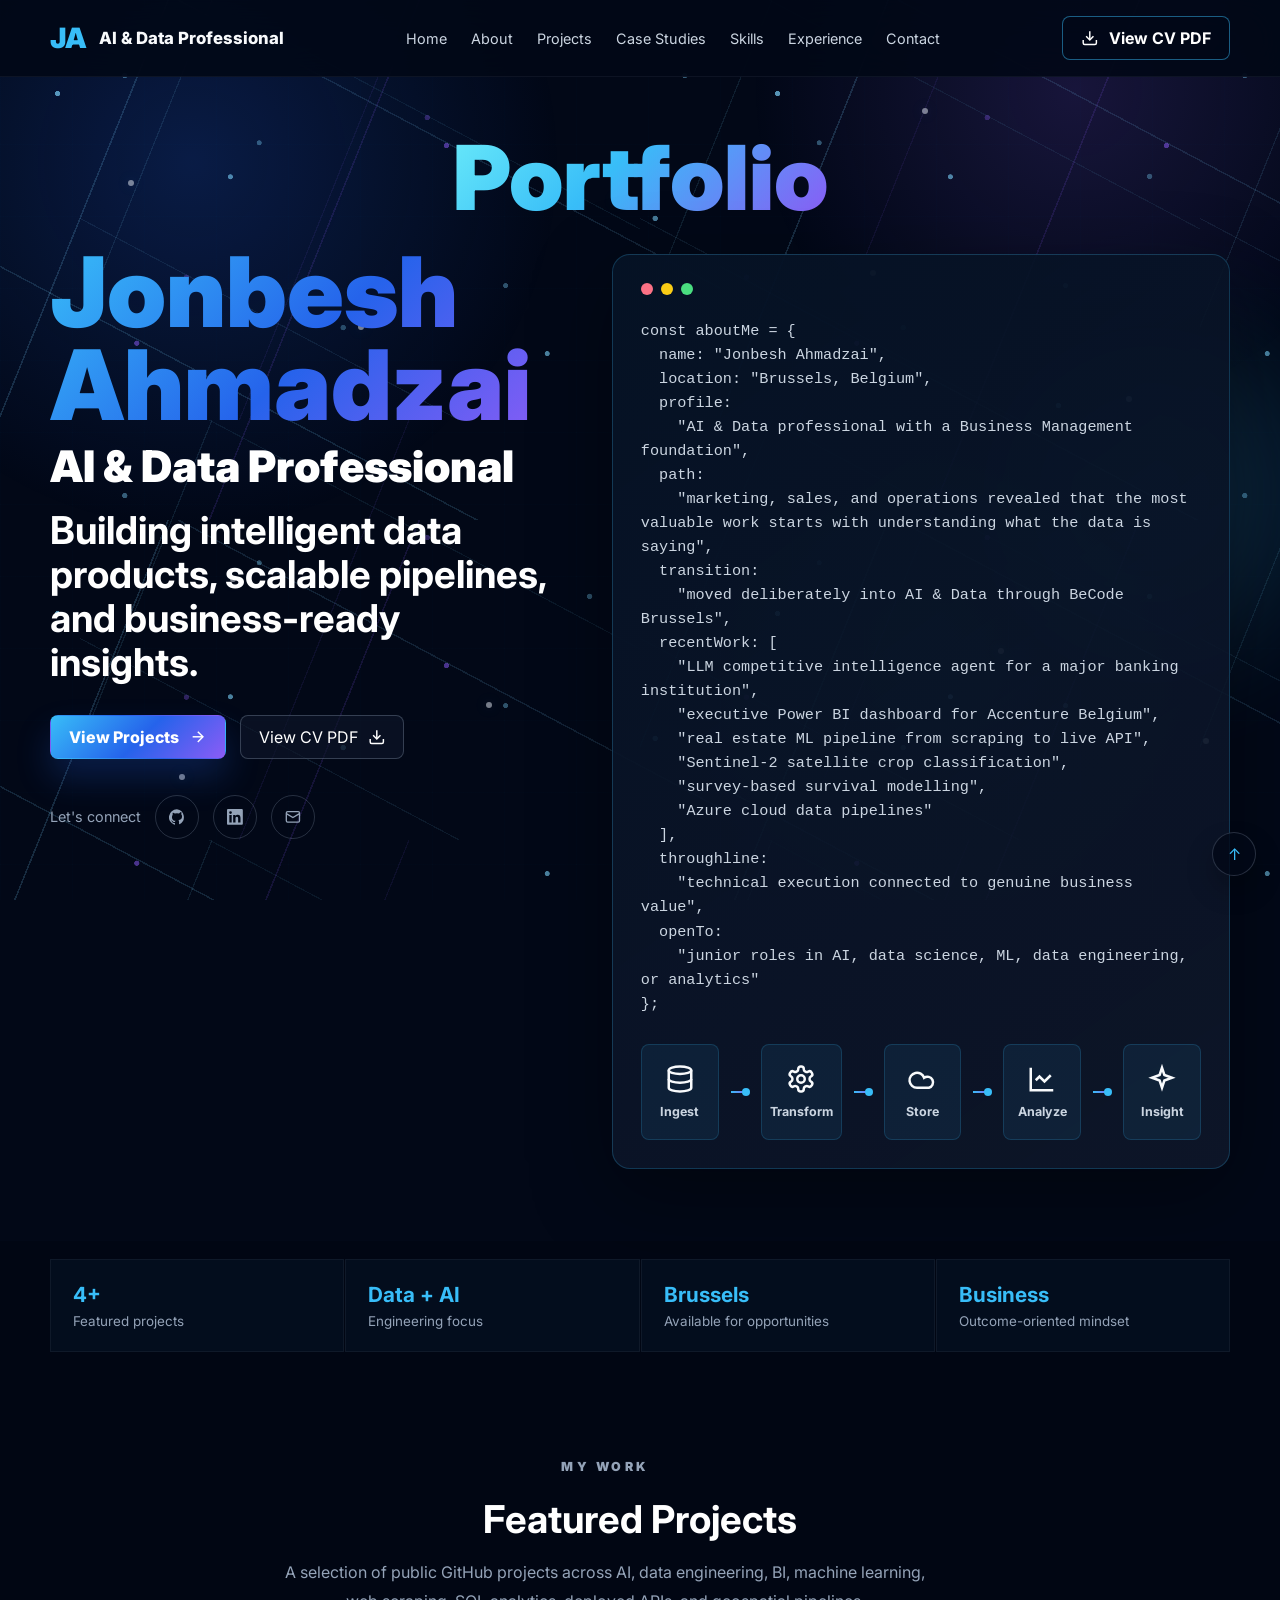
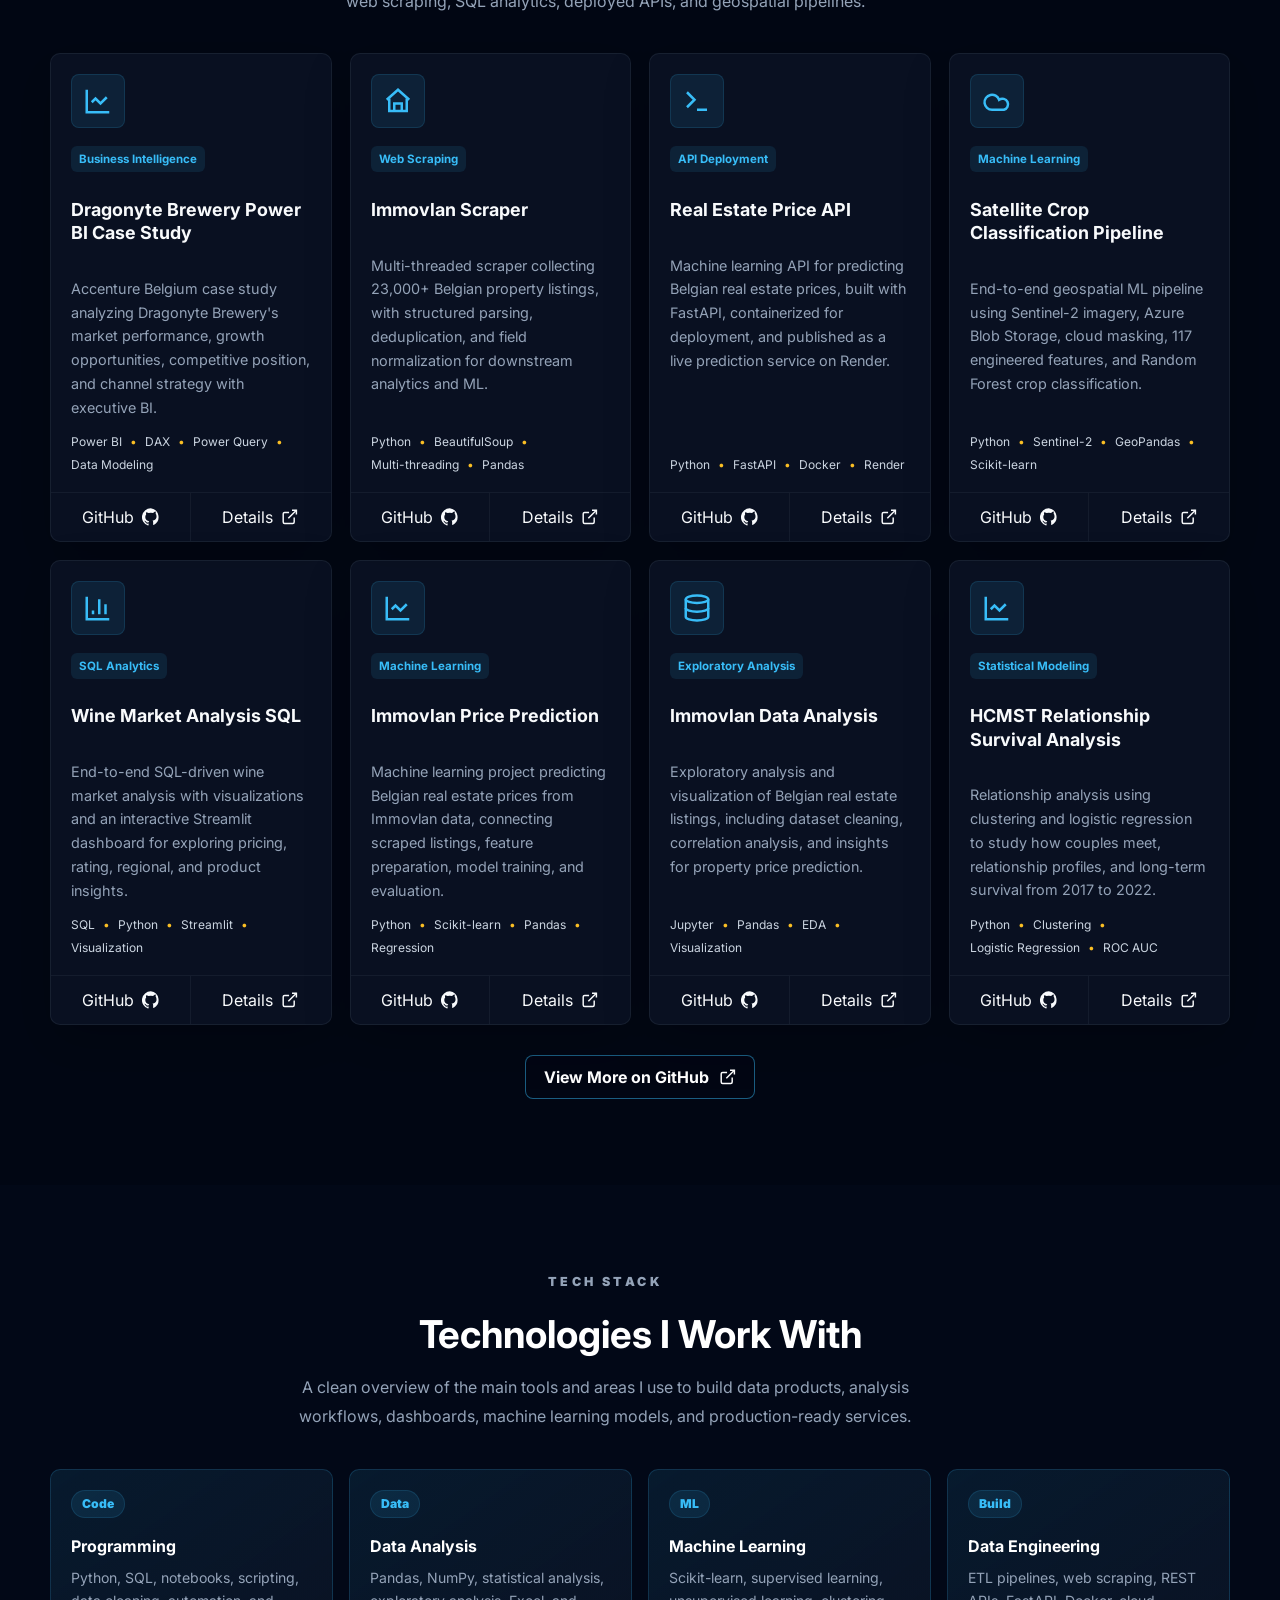
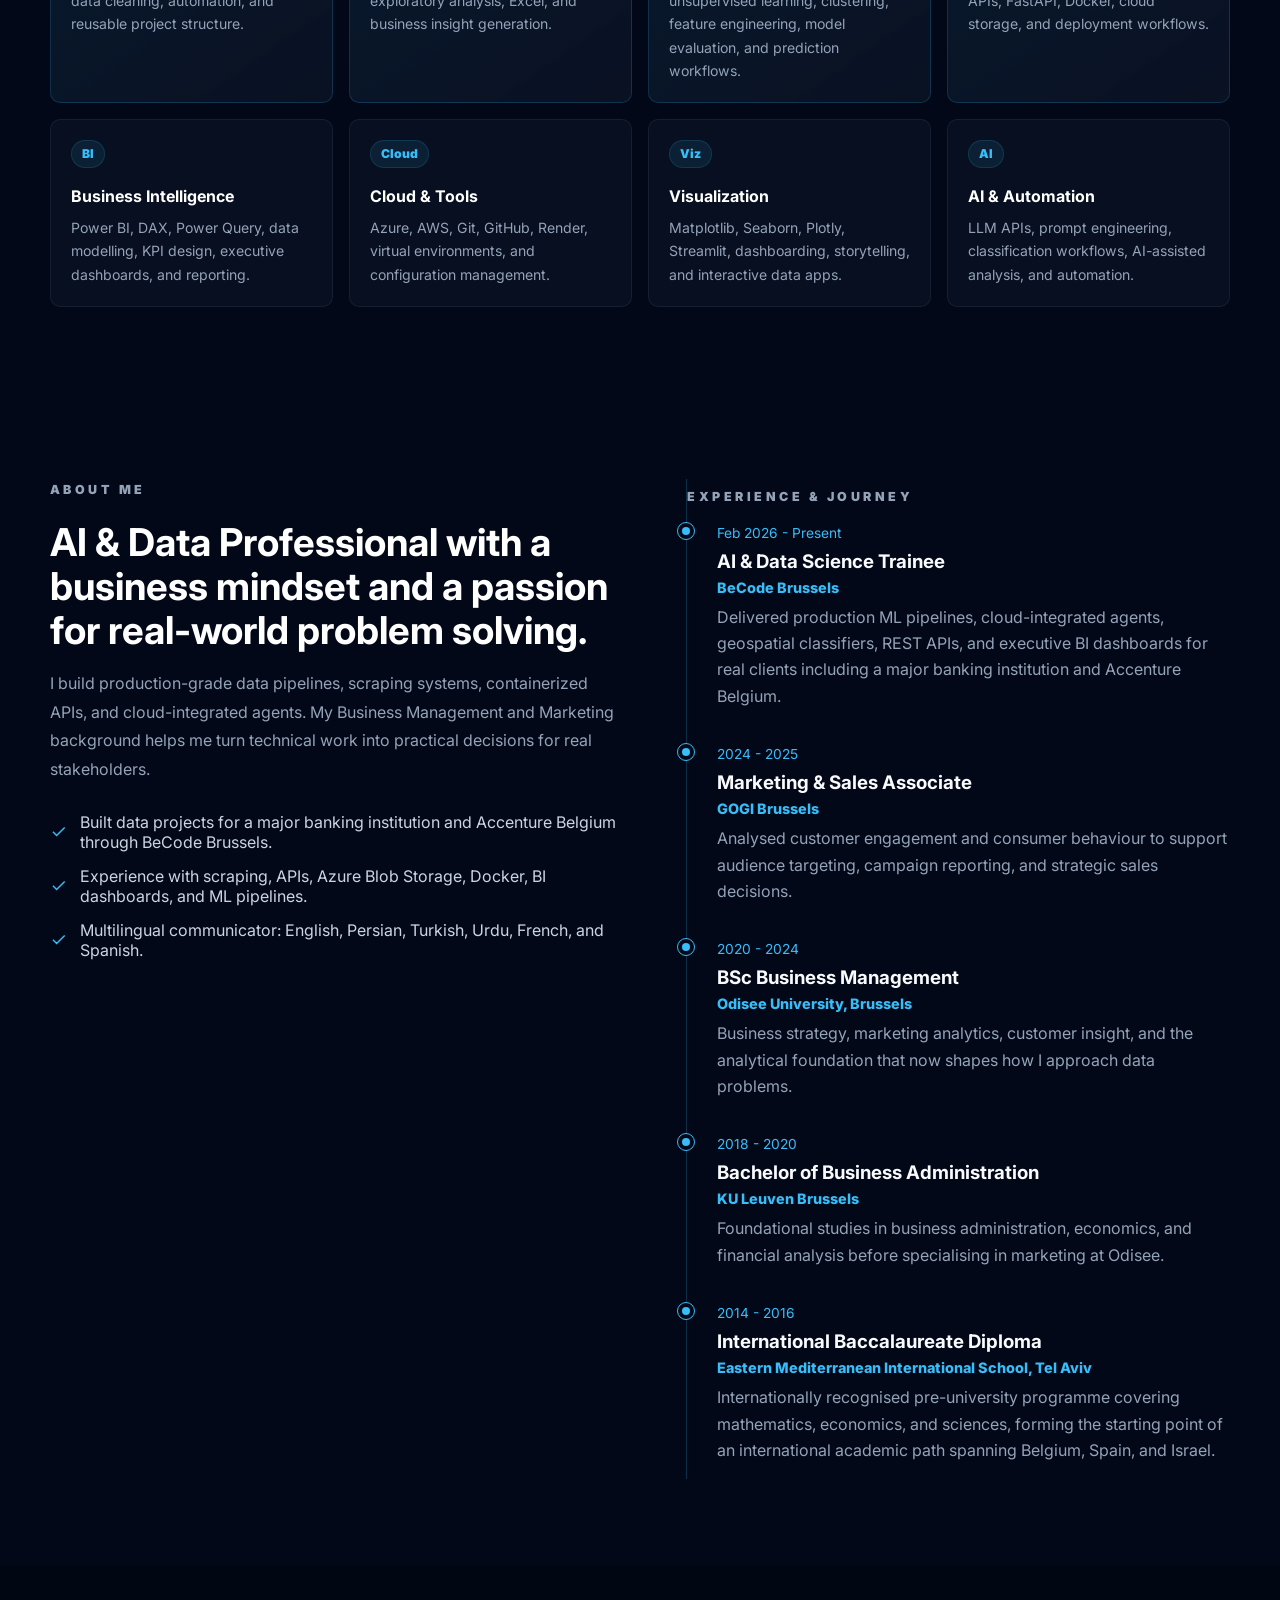
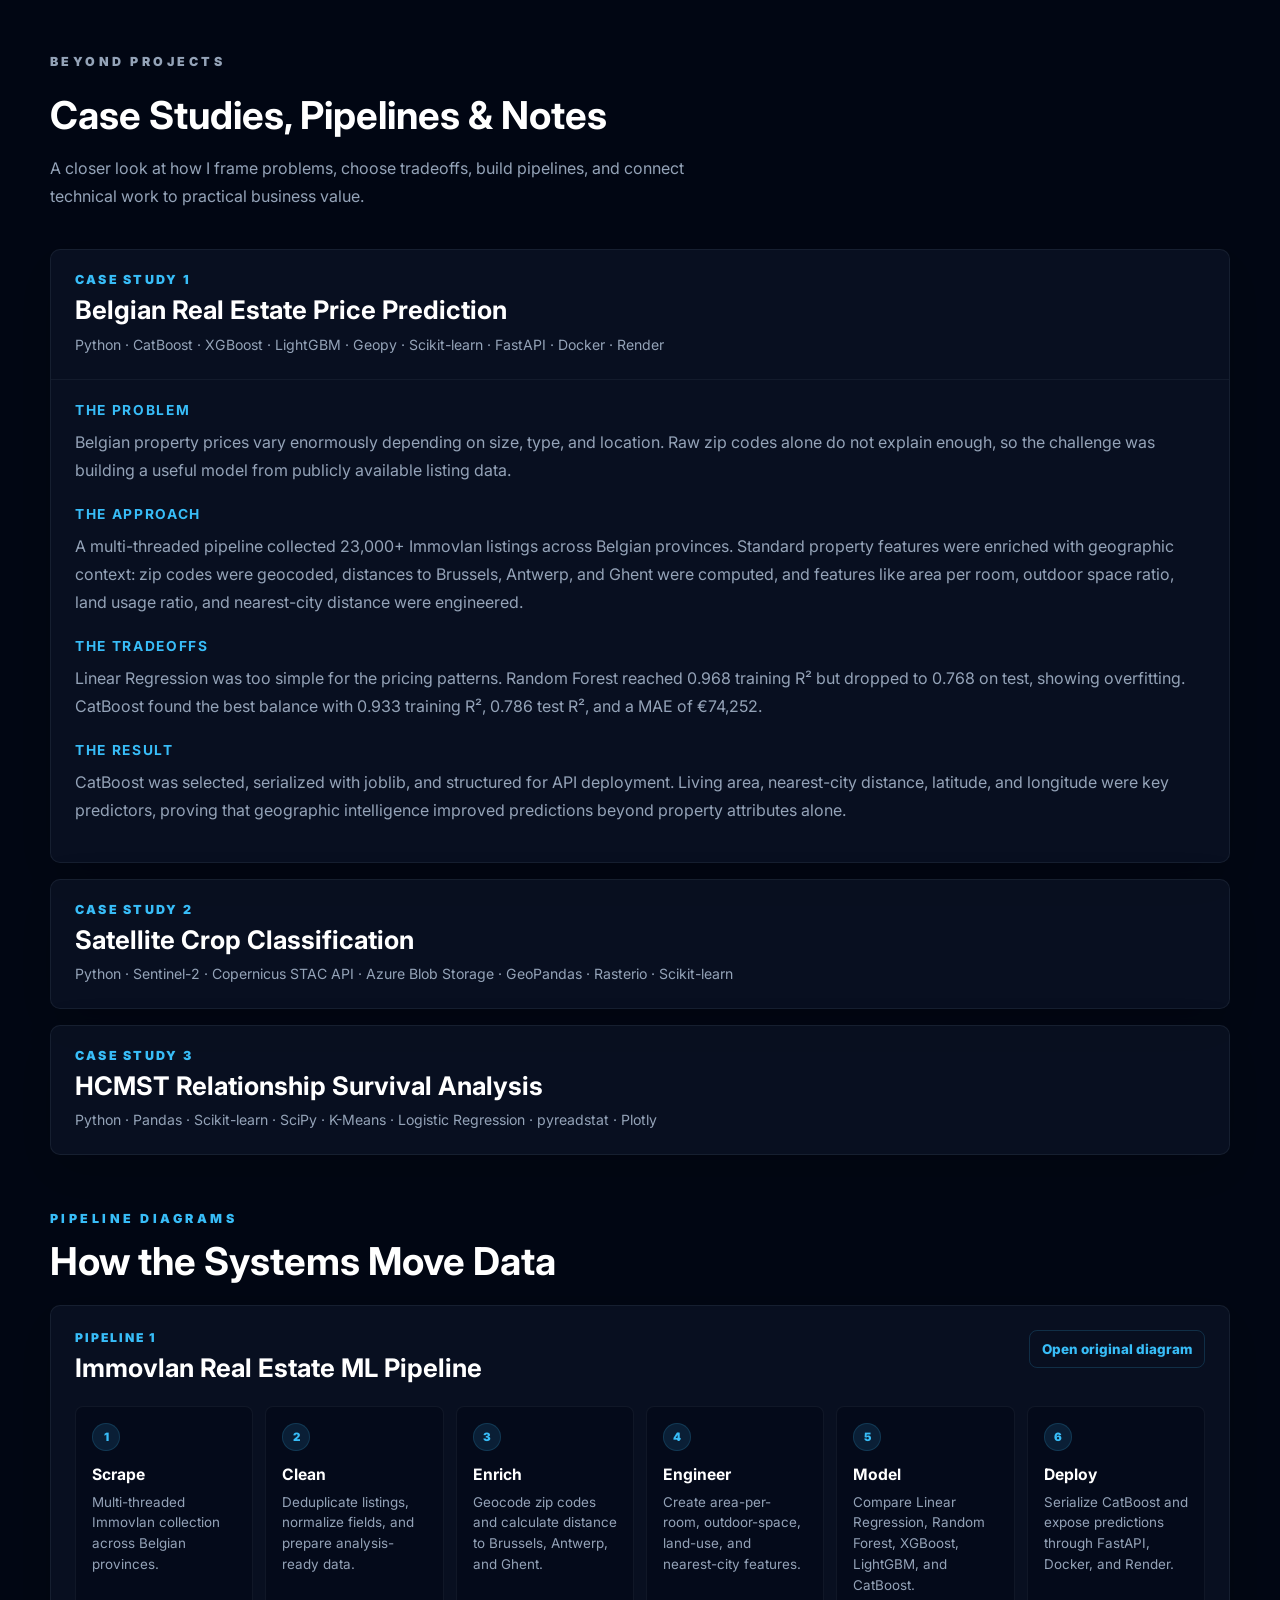
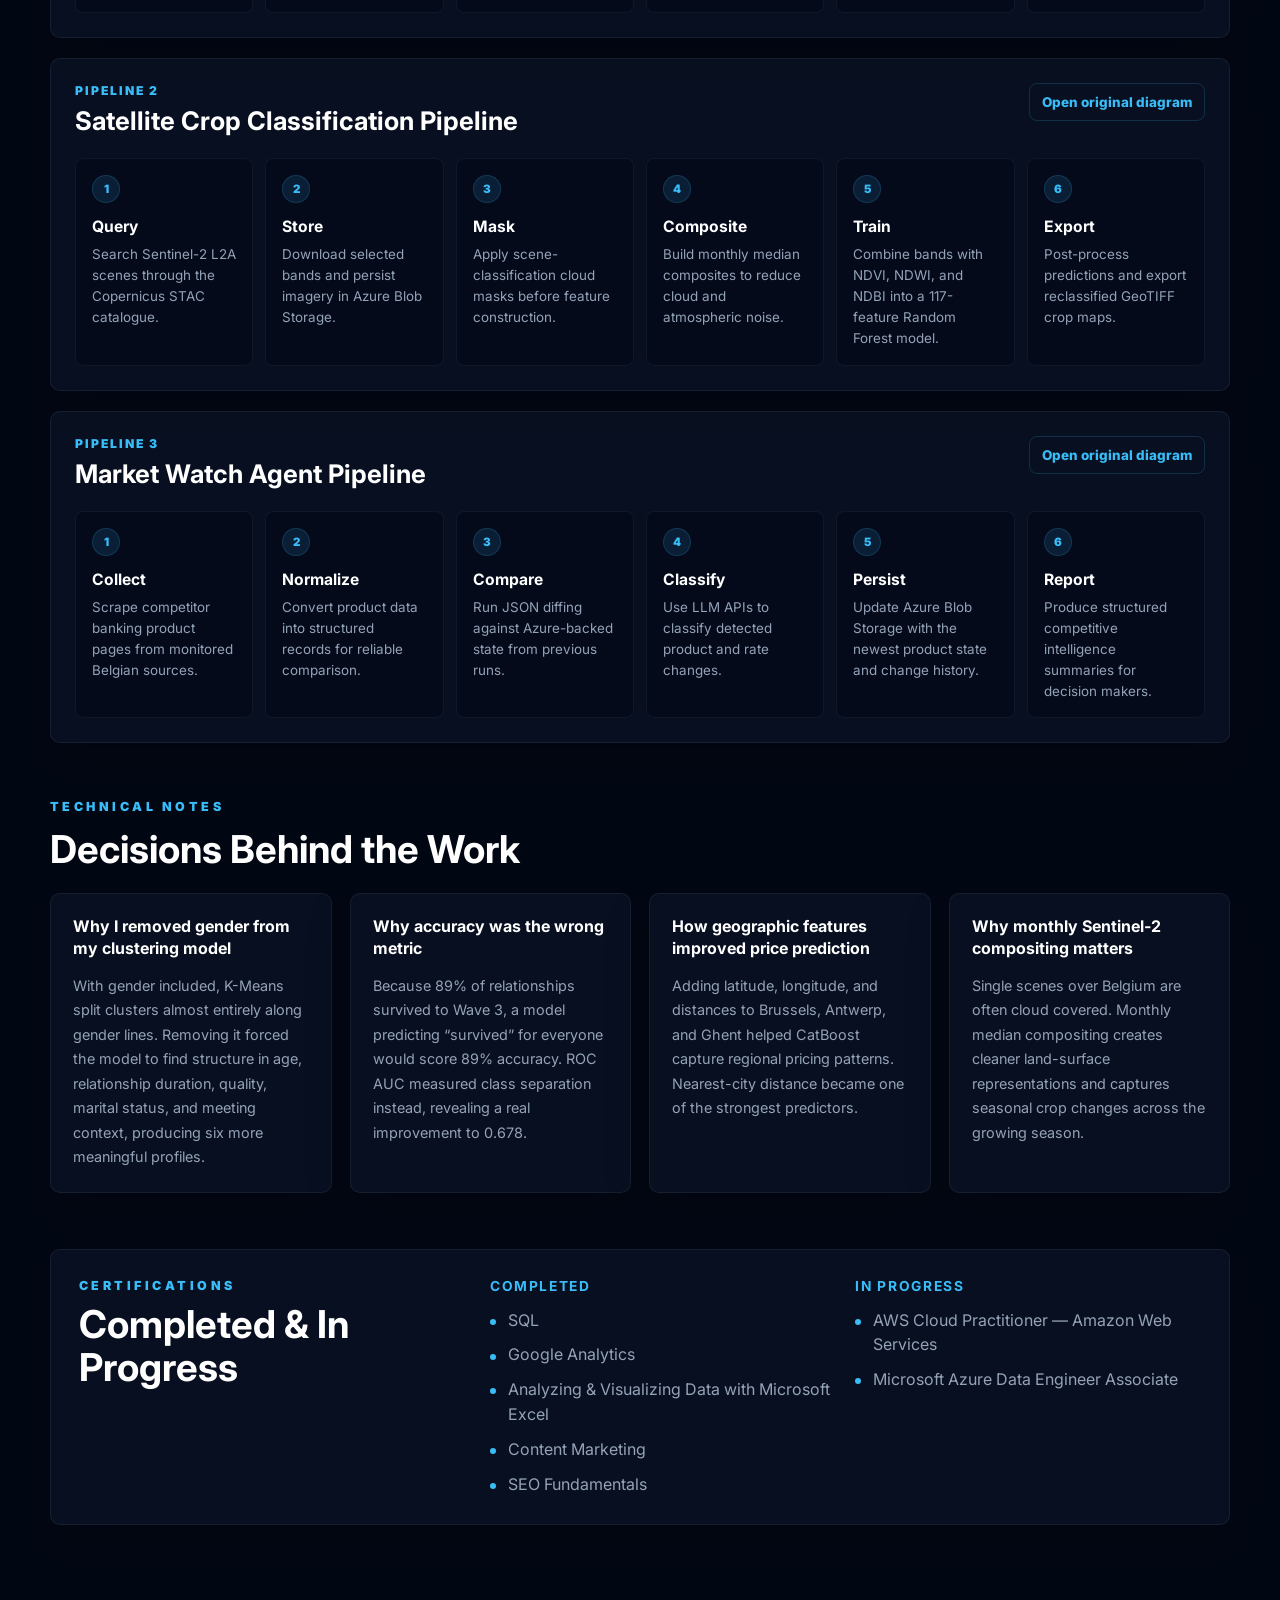
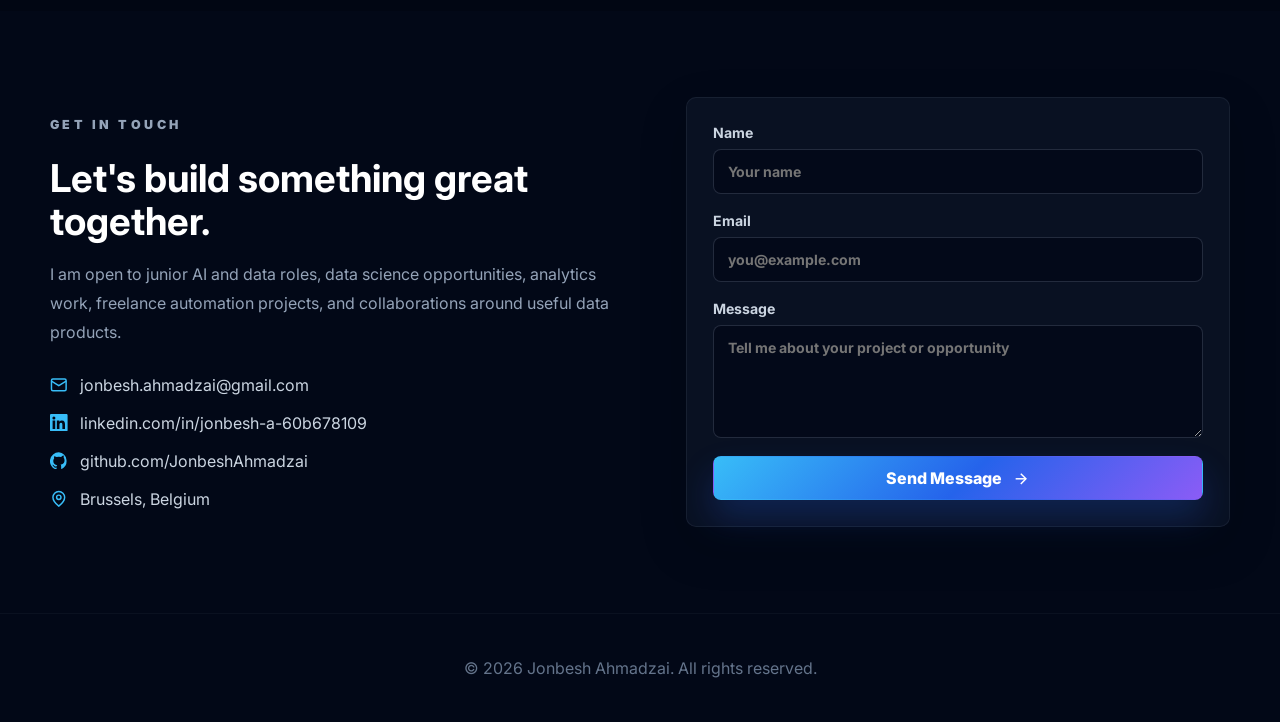
==== commit a4c54515: "Anonymize banking client mentions" ====
--- a/index.html
+++ b/index.html
@@ -55,7 +55,7 @@
             <a href="#experience">Experience</a>
             <a href="#contact">Contact</a>
           </div>
-          <a class="button button-outline nav-cv" href="assets/CV8_AI_Data_Professional_Jonbesh_Ahmadzai.pdf" target="_blank" rel="noopener">
+          <a class="button button-outline nav-cv" href="assets/Jonbesh_ahmadzai_CV.pdf" target="_blank" rel="noopener">
             <span data-icon="download"></span>
             View CV PDF
           </a>
@@ -74,7 +74,7 @@
                 View Projects
                 <span data-icon="arrow-right"></span>
               </a>
-              <a class="button button-secondary" href="assets/CV8_AI_Data_Professional_Jonbesh_Ahmadzai.pdf" target="_blank" rel="noopener">
+              <a class="button button-secondary" href="assets/Jonbesh_ahmadzai_CV.pdf" target="_blank" rel="noopener">
                 View CV PDF
                 <span data-icon="download"></span>
               </a>
@@ -110,7 +110,7 @@
   transition:
     "moved deliberately into AI & Data through BeCode Brussels",
   recentWork: [
-    "LLM competitive intelligence agent for ING",
+    "LLM competitive intelligence agent for a major banking institution",
     "executive Power BI dashboard for Accenture Belgium",
     "real estate ML pipeline from scraping to live API",
     "Sentinel-2 satellite crop classification",
@@ -397,7 +397,7 @@
                 turn technical work into practical decisions for real stakeholders.
               </p>
               <ul class="check-list">
-                <li><span data-icon="check"></span> Built data projects for ING and Accenture Belgium through BeCode Brussels.</li>
+                <li><span data-icon="check"></span> Built data projects for a major banking institution and Accenture Belgium through BeCode Brussels.</li>
                 <li><span data-icon="check"></span> Experience with scraping, APIs, Azure Blob Storage, Docker, BI dashboards, and ML pipelines.</li>
                 <li><span data-icon="check"></span> Multilingual communicator: English, Persian, Turkish, Urdu, French, and Spanish.</li>
               </ul>
@@ -410,7 +410,7 @@
                 <time>Feb 2026 - Present</time>
                 <h3>AI & Data Science Trainee</h3>
                 <h4>BeCode Brussels</h4>
-                <p>Delivered production ML pipelines, cloud-integrated agents, geospatial classifiers, REST APIs, and executive BI dashboards for real clients including ING and Accenture Belgium.</p>
+                <p>Delivered production ML pipelines, cloud-integrated agents, geospatial classifiers, REST APIs, and executive BI dashboards for real clients including a major banking institution and Accenture Belgium.</p>
               </article>
               <article>
                 <span></span>
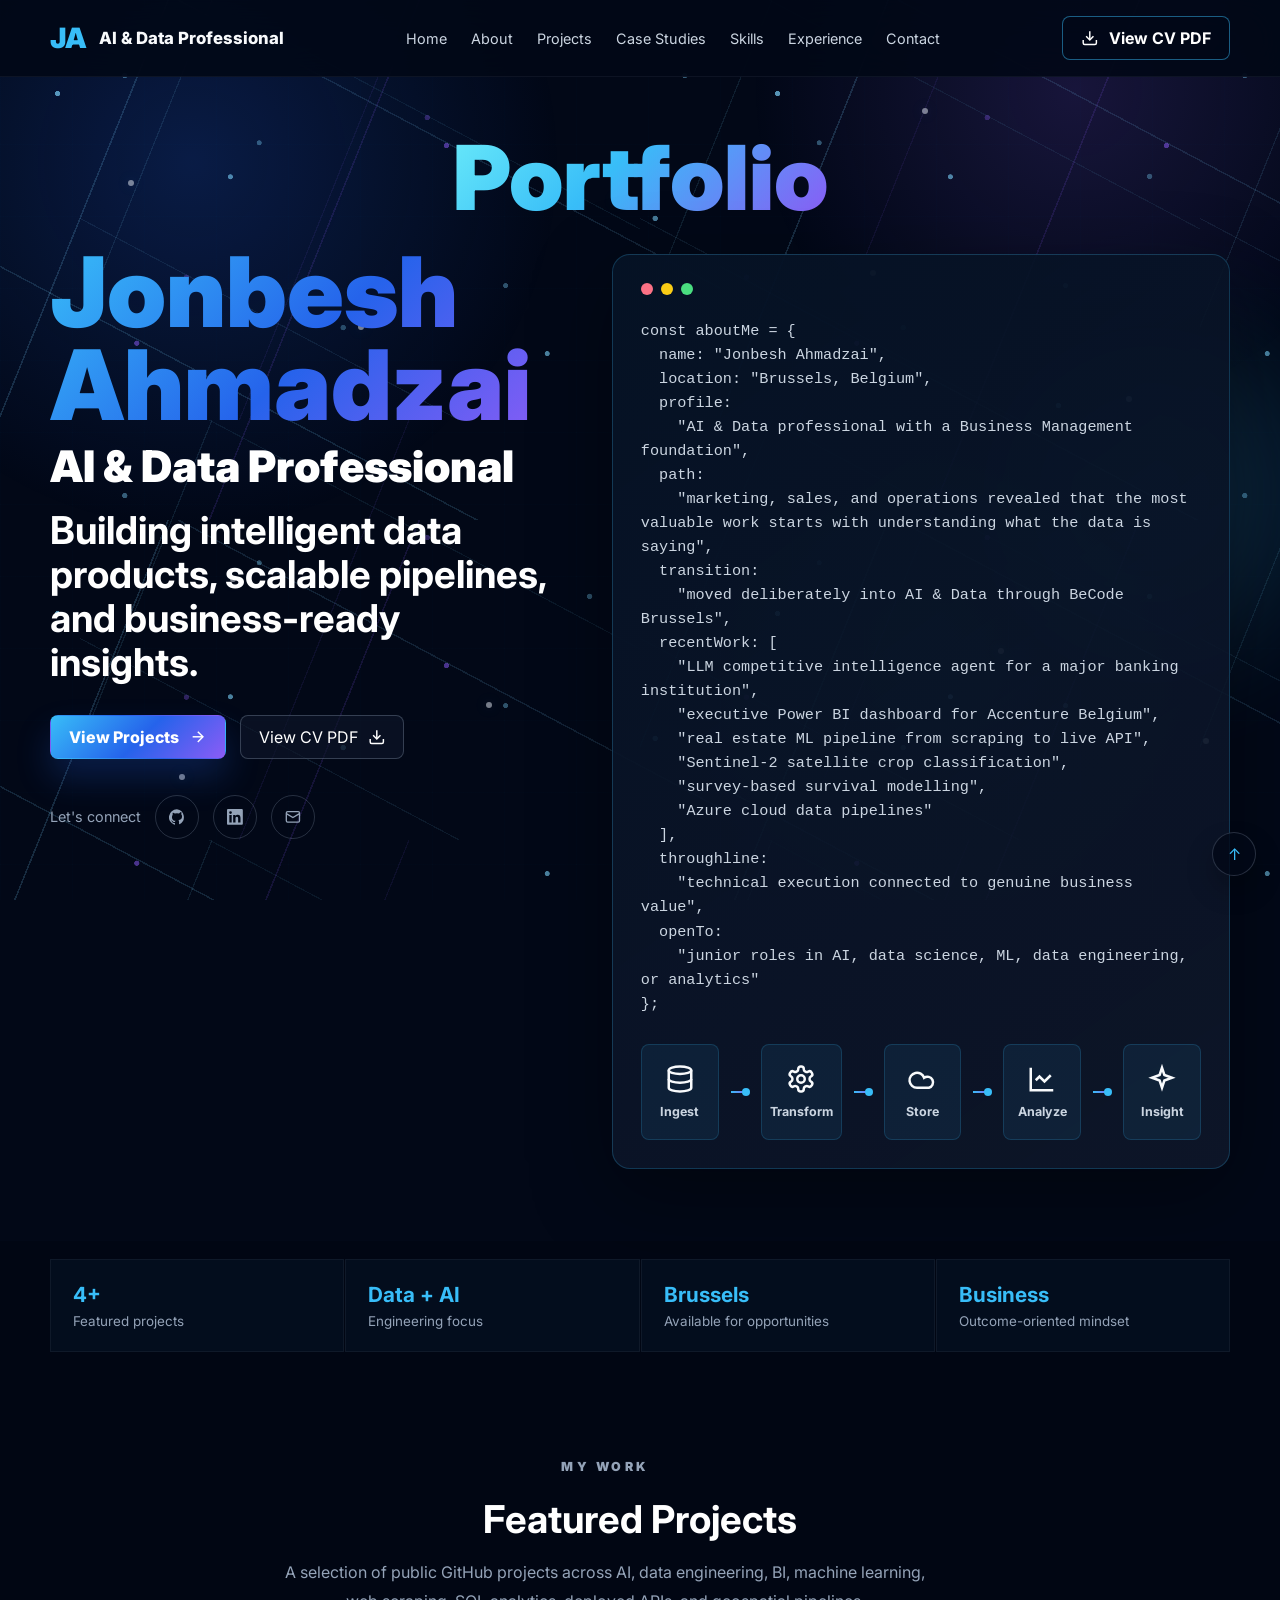
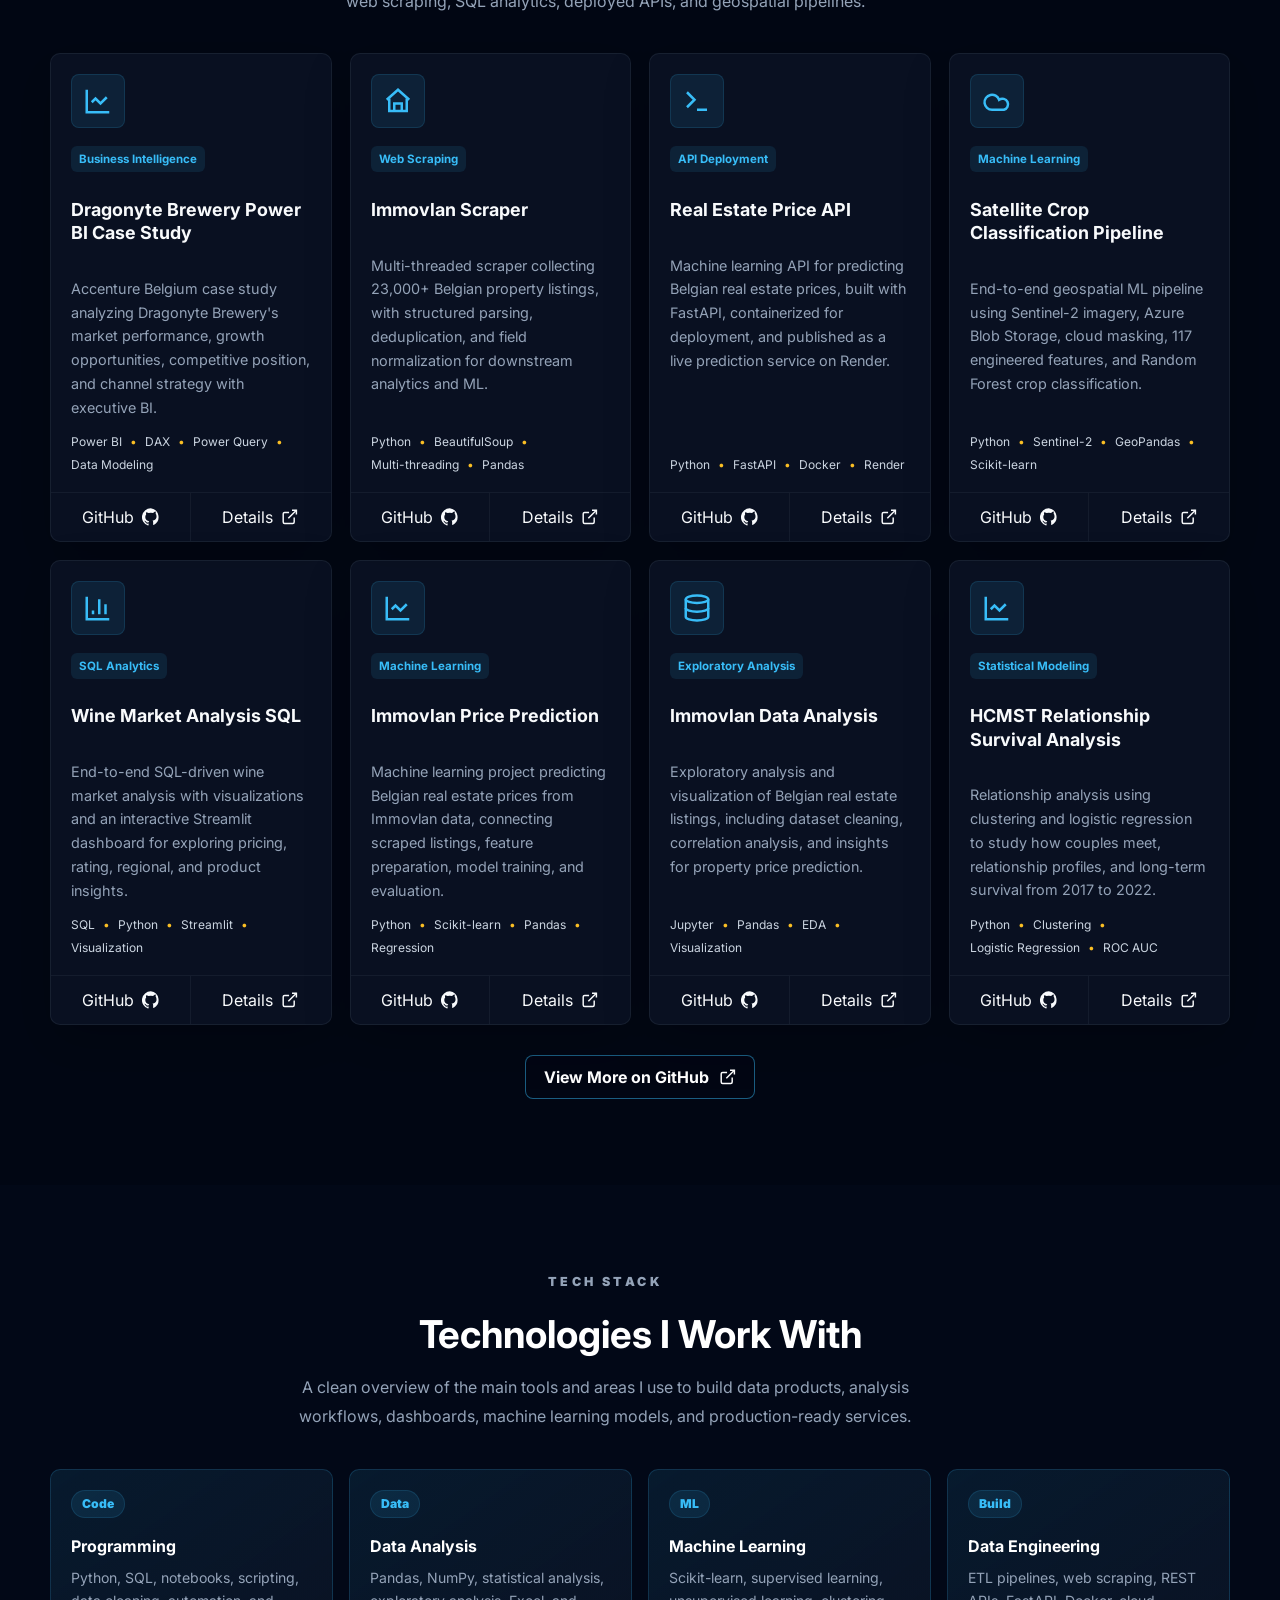
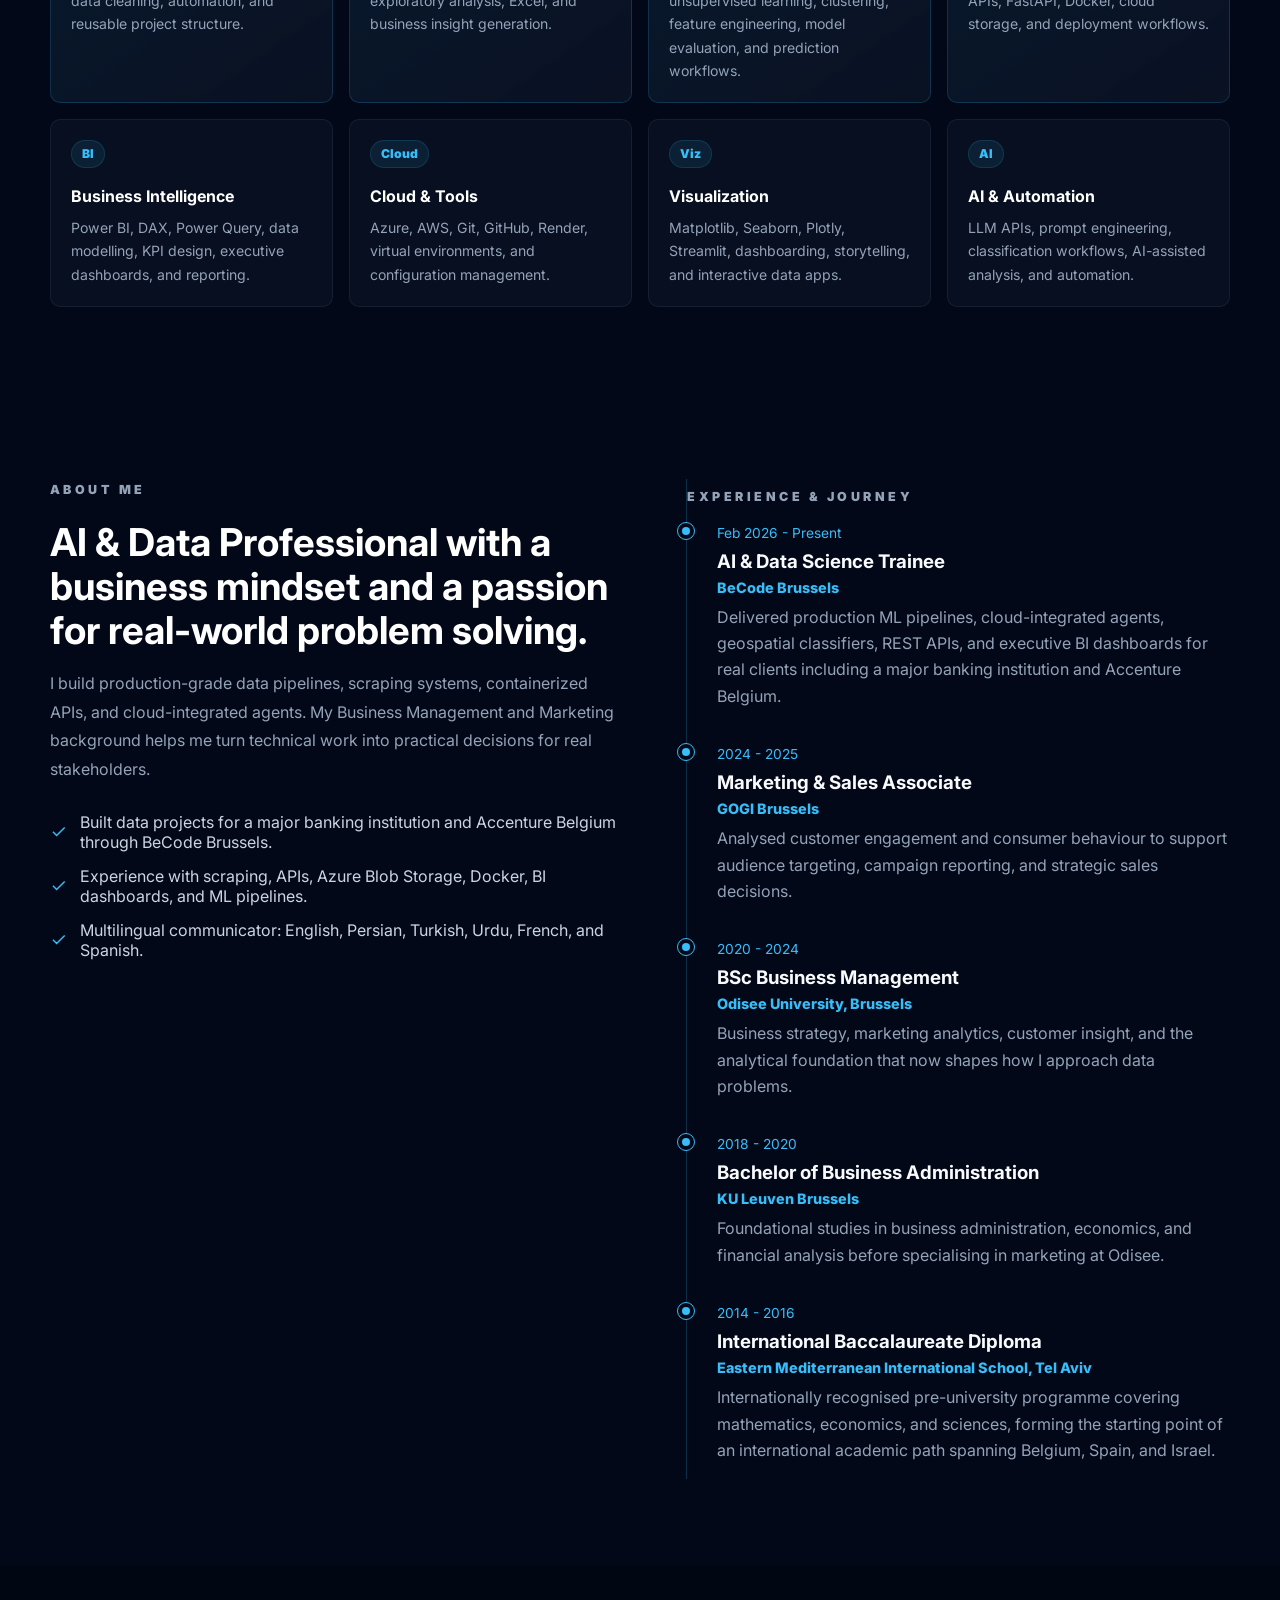
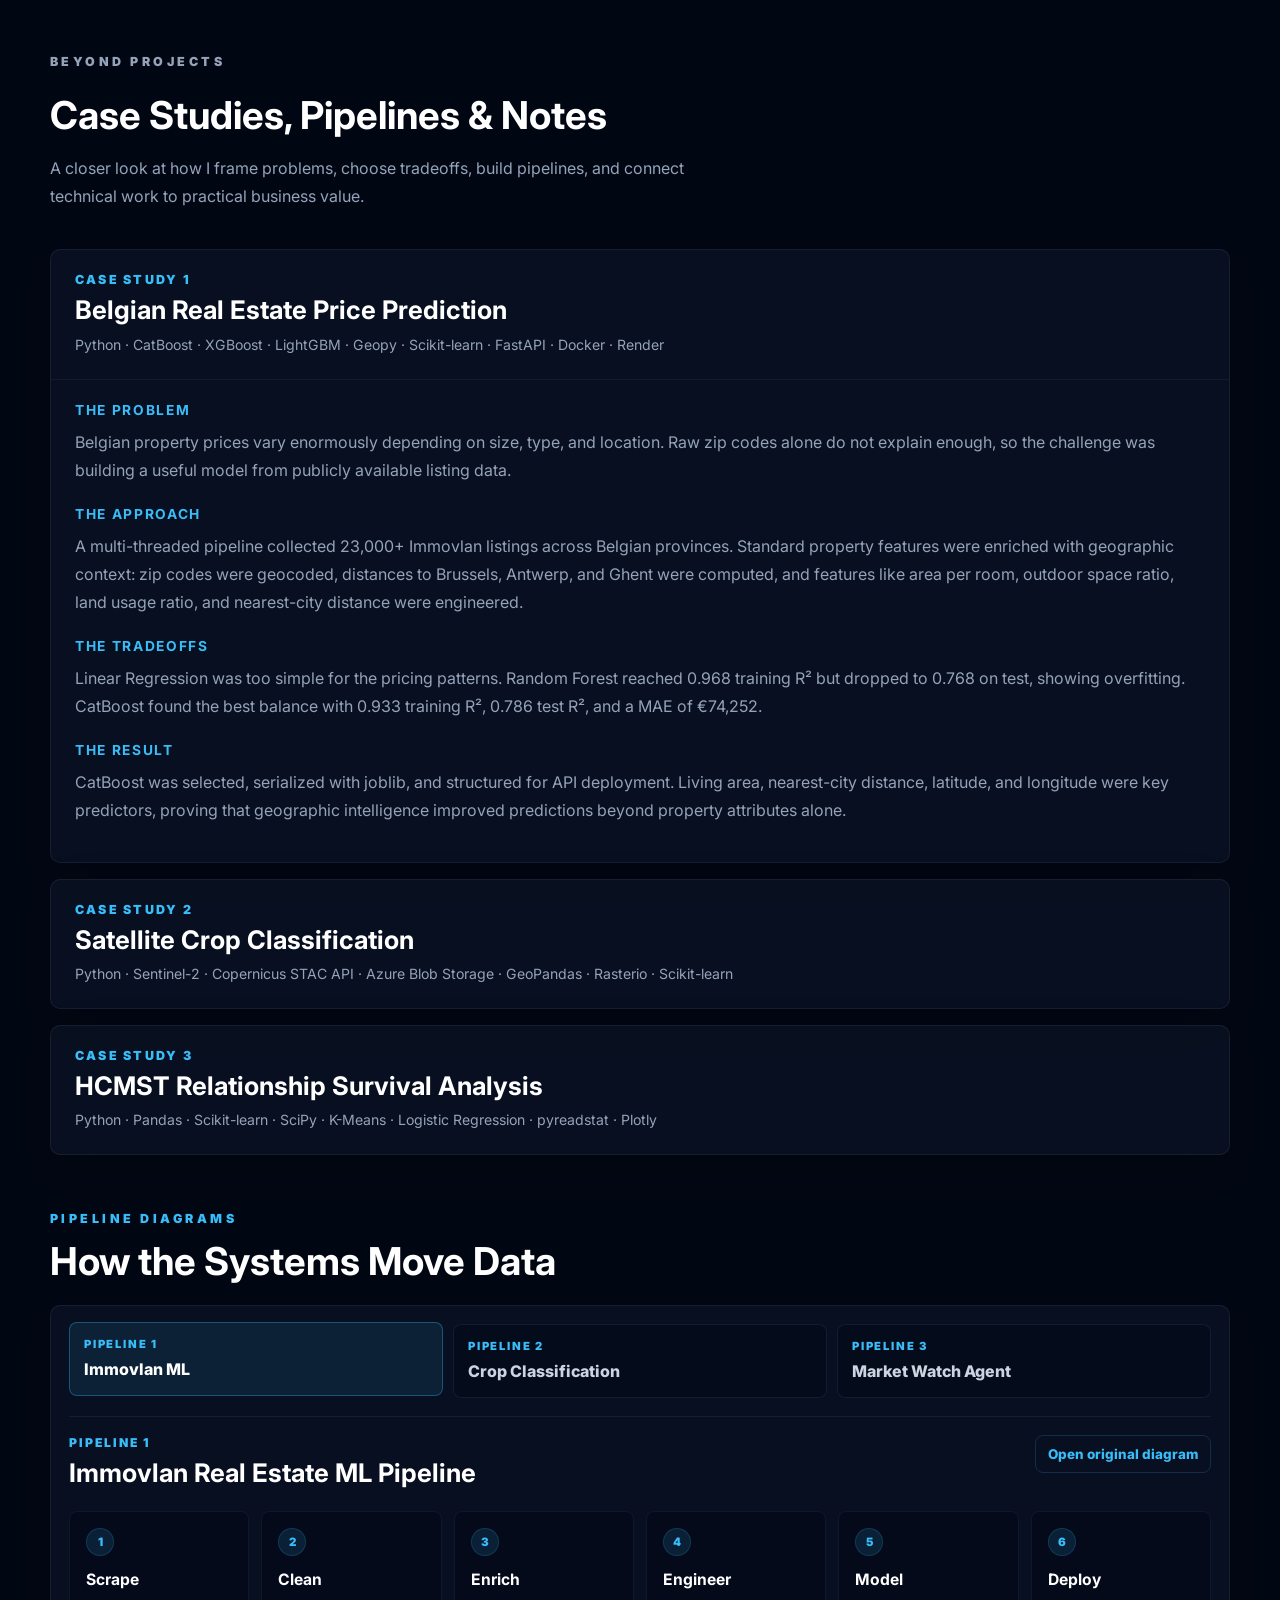
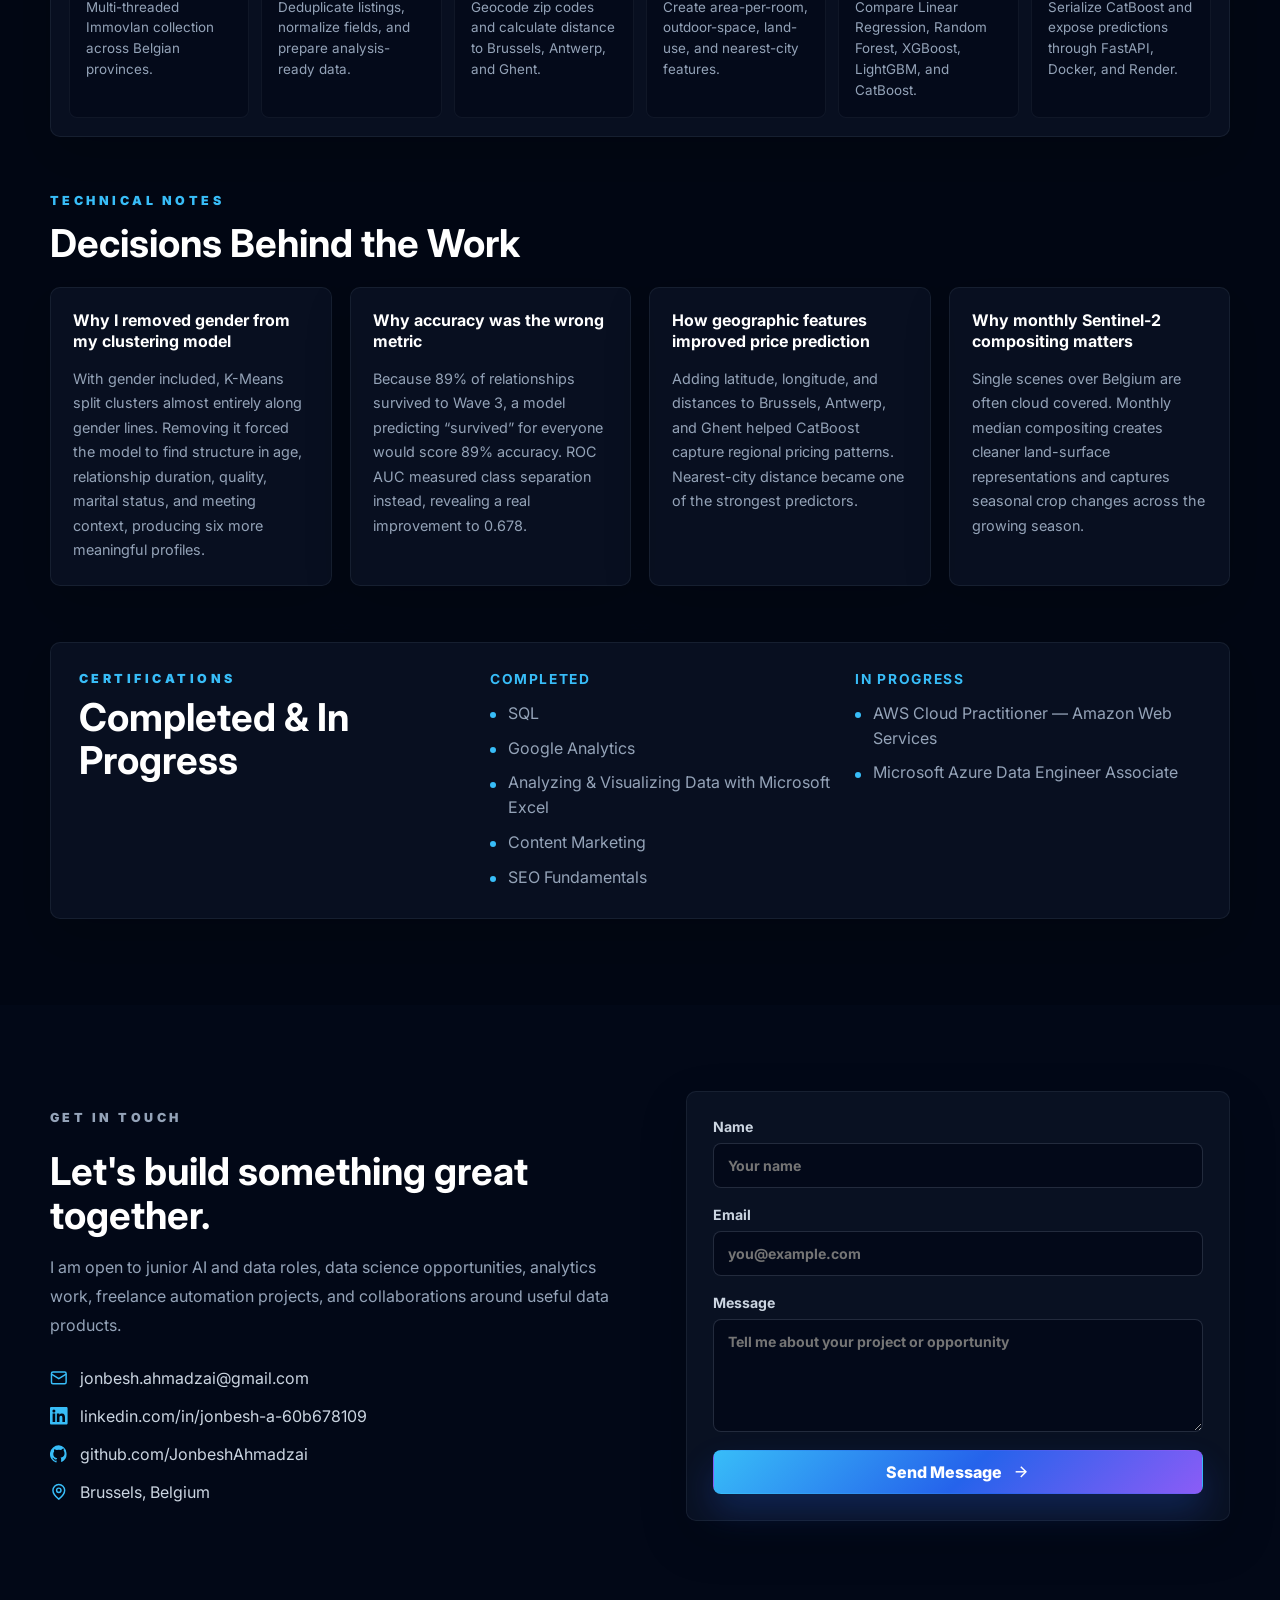
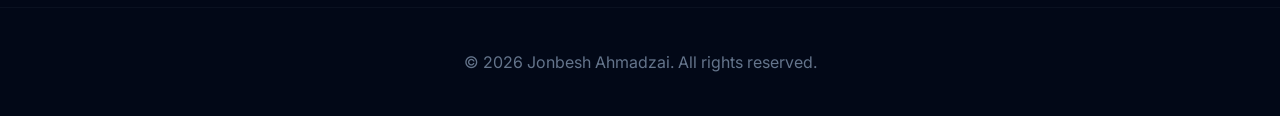
==== commit 750defdc: "Use compact tabbed pipeline viewer" ====
--- a/index.html
+++ b/index.html
@@ -515,114 +515,131 @@
               <p class="eyebrow">Pipeline Diagrams</p>
               <h3>How the Systems Move Data</h3>
             </div>
-            <div class="diagram-grid">
-              <article class="diagram-card reveal">
-                <div class="diagram-head">
-                  <div>
-                    <span>Pipeline 1</span>
-                    <h4>Immovlan Real Estate ML Pipeline</h4>
+            <div class="pipeline-viewer reveal">
+              <div class="pipeline-tabs" role="tablist" aria-label="Pipeline diagrams">
+                <button class="pipeline-tab is-active" id="pipeline-tab-immovlan" type="button" role="tab" aria-selected="true" aria-controls="pipeline-panel-immovlan" data-pipeline-tab="immovlan">
+                  <span>Pipeline 1</span>
+                  Immovlan ML
+                </button>
+                <button class="pipeline-tab" id="pipeline-tab-crop" type="button" role="tab" aria-selected="false" aria-controls="pipeline-panel-crop" data-pipeline-tab="crop">
+                  <span>Pipeline 2</span>
+                  Crop Classification
+                </button>
+                <button class="pipeline-tab" id="pipeline-tab-market" type="button" role="tab" aria-selected="false" aria-controls="pipeline-panel-market" data-pipeline-tab="market">
+                  <span>Pipeline 3</span>
+                  Market Watch Agent
+                </button>
+              </div>
+
+              <div class="pipeline-panels">
+                <article class="pipeline-panel is-active" id="pipeline-panel-immovlan" role="tabpanel" aria-labelledby="pipeline-tab-immovlan" data-pipeline-panel="immovlan">
+                  <div class="diagram-head">
+                    <div>
+                      <span>Pipeline 1</span>
+                      <h4>Immovlan Real Estate ML Pipeline</h4>
+                    </div>
+                    <a href="assets/immovlan_pipeline.svg" target="_blank" rel="noopener">Open original diagram</a>
                   </div>
-                  <a href="assets/immovlan_pipeline.svg" target="_blank" rel="noopener">Open original diagram</a>
-                </div>
-                <ol class="pipeline-flow">
-                  <li>
-                    <strong>Scrape</strong>
-                    <p>Multi-threaded Immovlan collection across Belgian provinces.</p>
-                  </li>
-                  <li>
-                    <strong>Clean</strong>
-                    <p>Deduplicate listings, normalize fields, and prepare analysis-ready data.</p>
-                  </li>
-                  <li>
-                    <strong>Enrich</strong>
-                    <p>Geocode zip codes and calculate distance to Brussels, Antwerp, and Ghent.</p>
-                  </li>
-                  <li>
-                    <strong>Engineer</strong>
-                    <p>Create area-per-room, outdoor-space, land-use, and nearest-city features.</p>
-                  </li>
-                  <li>
-                    <strong>Model</strong>
-                    <p>Compare Linear Regression, Random Forest, XGBoost, LightGBM, and CatBoost.</p>
-                  </li>
-                  <li>
-                    <strong>Deploy</strong>
-                    <p>Serialize CatBoost and expose predictions through FastAPI, Docker, and Render.</p>
-                  </li>
-                </ol>
-              </article>
-
-              <article class="diagram-card reveal">
-                <div class="diagram-head">
-                  <div>
-                    <span>Pipeline 2</span>
-                    <h4>Satellite Crop Classification Pipeline</h4>
+                  <ol class="pipeline-flow">
+                    <li>
+                      <strong>Scrape</strong>
+                      <p>Multi-threaded Immovlan collection across Belgian provinces.</p>
+                    </li>
+                    <li>
+                      <strong>Clean</strong>
+                      <p>Deduplicate listings, normalize fields, and prepare analysis-ready data.</p>
+                    </li>
+                    <li>
+                      <strong>Enrich</strong>
+                      <p>Geocode zip codes and calculate distance to Brussels, Antwerp, and Ghent.</p>
+                    </li>
+                    <li>
+                      <strong>Engineer</strong>
+                      <p>Create area-per-room, outdoor-space, land-use, and nearest-city features.</p>
+                    </li>
+                    <li>
+                      <strong>Model</strong>
+                      <p>Compare Linear Regression, Random Forest, XGBoost, LightGBM, and CatBoost.</p>
+                    </li>
+                    <li>
+                      <strong>Deploy</strong>
+                      <p>Serialize CatBoost and expose predictions through FastAPI, Docker, and Render.</p>
+                    </li>
+                  </ol>
+                </article>
+
+                <article class="pipeline-panel" id="pipeline-panel-crop" role="tabpanel" aria-labelledby="pipeline-tab-crop" data-pipeline-panel="crop" hidden>
+                  <div class="diagram-head">
+                    <div>
+                      <span>Pipeline 2</span>
+                      <h4>Satellite Crop Classification Pipeline</h4>
+                    </div>
+                    <a href="assets/crop_classification_pipeline.svg" target="_blank" rel="noopener">Open original diagram</a>
                   </div>
-                  <a href="assets/crop_classification_pipeline.svg" target="_blank" rel="noopener">Open original diagram</a>
-                </div>
-                <ol class="pipeline-flow">
-                  <li>
-                    <strong>Query</strong>
-                    <p>Search Sentinel-2 L2A scenes through the Copernicus STAC catalogue.</p>
-                  </li>
-                  <li>
-                    <strong>Store</strong>
-                    <p>Download selected bands and persist imagery in Azure Blob Storage.</p>
-                  </li>
-                  <li>
-                    <strong>Mask</strong>
-                    <p>Apply scene-classification cloud masks before feature construction.</p>
-                  </li>
-                  <li>
-                    <strong>Composite</strong>
-                    <p>Build monthly median composites to reduce cloud and atmospheric noise.</p>
-                  </li>
-                  <li>
-                    <strong>Train</strong>
-                    <p>Combine bands with NDVI, NDWI, and NDBI into a 117-feature Random Forest model.</p>
-                  </li>
-                  <li>
-                    <strong>Export</strong>
-                    <p>Post-process predictions and export reclassified GeoTIFF crop maps.</p>
-                  </li>
-                </ol>
-              </article>
-
-              <article class="diagram-card reveal">
-                <div class="diagram-head">
-                  <div>
-                    <span>Pipeline 3</span>
-                    <h4>Market Watch Agent Pipeline</h4>
+                  <ol class="pipeline-flow">
+                    <li>
+                      <strong>Query</strong>
+                      <p>Search Sentinel-2 L2A scenes through the Copernicus STAC catalogue.</p>
+                    </li>
+                    <li>
+                      <strong>Store</strong>
+                      <p>Download selected bands and persist imagery in Azure Blob Storage.</p>
+                    </li>
+                    <li>
+                      <strong>Mask</strong>
+                      <p>Apply scene-classification cloud masks before feature construction.</p>
+                    </li>
+                    <li>
+                      <strong>Composite</strong>
+                      <p>Build monthly median composites to reduce cloud and atmospheric noise.</p>
+                    </li>
+                    <li>
+                      <strong>Train</strong>
+                      <p>Combine bands with NDVI, NDWI, and NDBI into a 117-feature Random Forest model.</p>
+                    </li>
+                    <li>
+                      <strong>Export</strong>
+                      <p>Post-process predictions and export reclassified GeoTIFF crop maps.</p>
+                    </li>
+                  </ol>
+                </article>
+
+                <article class="pipeline-panel" id="pipeline-panel-market" role="tabpanel" aria-labelledby="pipeline-tab-market" data-pipeline-panel="market" hidden>
+                  <div class="diagram-head">
+                    <div>
+                      <span>Pipeline 3</span>
+                      <h4>Market Watch Agent Pipeline</h4>
+                    </div>
+                    <a href="assets/market_watch_agent_pipeline.svg" target="_blank" rel="noopener">Open original diagram</a>
                   </div>
-                  <a href="assets/market_watch_agent_pipeline.svg" target="_blank" rel="noopener">Open original diagram</a>
-                </div>
-                <ol class="pipeline-flow">
-                  <li>
-                    <strong>Collect</strong>
-                    <p>Scrape competitor banking product pages from monitored Belgian sources.</p>
-                  </li>
-                  <li>
-                    <strong>Normalize</strong>
-                    <p>Convert product data into structured records for reliable comparison.</p>
-                  </li>
-                  <li>
-                    <strong>Compare</strong>
-                    <p>Run JSON diffing against Azure-backed state from previous runs.</p>
-                  </li>
-                  <li>
-                    <strong>Classify</strong>
-                    <p>Use LLM APIs to classify detected product and rate changes.</p>
-                  </li>
-                  <li>
-                    <strong>Persist</strong>
-                    <p>Update Azure Blob Storage with the newest product state and change history.</p>
-                  </li>
-                  <li>
-                    <strong>Report</strong>
-                    <p>Produce structured competitive intelligence summaries for decision makers.</p>
-                  </li>
-                </ol>
-              </article>
+                  <ol class="pipeline-flow">
+                    <li>
+                      <strong>Collect</strong>
+                      <p>Scrape competitor banking product pages from monitored Belgian sources.</p>
+                    </li>
+                    <li>
+                      <strong>Normalize</strong>
+                      <p>Convert product data into structured records for reliable comparison.</p>
+                    </li>
+                    <li>
+                      <strong>Compare</strong>
+                      <p>Run JSON diffing against Azure-backed state from previous runs.</p>
+                    </li>
+                    <li>
+                      <strong>Classify</strong>
+                      <p>Use LLM APIs to classify detected product and rate changes.</p>
+                    </li>
+                    <li>
+                      <strong>Persist</strong>
+                      <p>Update Azure Blob Storage with the newest product state and change history.</p>
+                    </li>
+                    <li>
+                      <strong>Report</strong>
+                      <p>Produce structured competitive intelligence summaries for decision makers.</p>
+                    </li>
+                  </ol>
+                </article>
+              </div>
             </div>
 
             <div class="subsection-heading reveal">
--- a/styles.css
+++ b/styles.css
@@ -849,7 +849,7 @@
 
 .case-study,
 .note-card,
-.diagram-card,
+.pipeline-viewer,
 .certification-card {
   background: rgba(15, 23, 42, 0.58);
   border: 1px solid rgba(148, 163, 184, 0.1);
@@ -928,15 +928,71 @@
   margin: 0;
 }
 
-.diagram-grid {
-  display: grid;
-  gap: 20px;
-  grid-template-columns: 1fr;
-}
-
-.diagram-card {
+.pipeline-viewer {
   overflow: hidden;
-  padding: 24px;
+  padding: 18px;
+}
+
+.pipeline-tabs {
+  display: grid;
+  gap: 10px;
+  grid-template-columns: repeat(3, minmax(0, 1fr));
+  margin-bottom: 18px;
+}
+
+.pipeline-tab {
+  background: rgba(2, 8, 23, 0.44);
+  border: 1px solid rgba(148, 163, 184, 0.1);
+  border-radius: 8px;
+  color: var(--soft);
+  cursor: pointer;
+  display: grid;
+  font-weight: 800;
+  gap: 6px;
+  line-height: 1.25;
+  min-height: 74px;
+  padding: 14px;
+  text-align: left;
+  transition:
+    background 180ms ease,
+    border-color 180ms ease,
+    color 180ms ease,
+    transform 180ms ease;
+}
+
+.pipeline-tab span {
+  color: var(--sky);
+  font-size: 0.7rem;
+  font-weight: 900;
+  letter-spacing: 0.16em;
+  text-transform: uppercase;
+}
+
+.pipeline-tab:hover,
+.pipeline-tab:focus-visible,
+.pipeline-tab.is-active {
+  background: rgba(56, 189, 248, 0.1);
+  border-color: rgba(56, 189, 248, 0.34);
+  color: #fff;
+  transform: translateY(-2px);
+}
+
+.pipeline-tab:focus-visible {
+  outline: 3px solid rgba(56, 189, 248, 0.2);
+  outline-offset: 2px;
+}
+
+.pipeline-panels {
+  border-top: 1px solid rgba(148, 163, 184, 0.1);
+  padding-top: 18px;
+}
+
+.pipeline-panel[hidden] {
+  display: none;
+}
+
+.pipeline-panel.is-active {
+  animation: panelFade 220ms ease both;
 }
 
 .diagram-head {
@@ -978,7 +1034,7 @@
   counter-reset: pipeline-step;
   display: grid;
   gap: 12px;
-  grid-template-columns: repeat(6, 1fr);
+  grid-template-columns: repeat(6, minmax(0, 1fr));
   list-style: none;
   margin: 0;
   padding: 0;
@@ -991,6 +1047,14 @@
   min-height: 170px;
   padding: 16px;
   position: relative;
+  transition:
+    background 220ms ease,
+    border-color 220ms ease;
+}
+
+.pipeline-viewer:hover .pipeline-flow li {
+  background: rgba(2, 8, 23, 0.62);
+  border-color: rgba(56, 189, 248, 0.16);
 }
 
 .pipeline-flow li::before {
@@ -1022,6 +1086,11 @@
   font-size: 0.84rem;
   line-height: 1.55;
   margin: 0;
+  transition: color 220ms ease;
+}
+
+.pipeline-viewer:hover .pipeline-flow p {
+  color: var(--text);
 }
 
 .note-grid {
@@ -1191,6 +1260,17 @@
   transform: translateY(0);
 }
 
+@keyframes panelFade {
+  from {
+    opacity: 0;
+    transform: translateY(8px);
+  }
+  to {
+    opacity: 1;
+    transform: translateY(0);
+  }
+}
+
 @keyframes scan {
   from {
     left: -60%;
@@ -1282,14 +1362,13 @@
     grid-template-columns: repeat(2, 1fr);
   }
 
-  .diagram-grid,
   .note-grid,
   .certification-card {
     grid-template-columns: 1fr;
   }
 
   .pipeline-flow {
-    grid-template-columns: repeat(3, 1fr);
+    grid-template-columns: repeat(3, minmax(0, 1fr));
   }
 }
 
@@ -1366,8 +1445,16 @@
   .case-study-body,
   .certification-card,
   .note-card,
-  .diagram-card {
+  .pipeline-viewer {
     padding: 20px;
+  }
+
+  .pipeline-tabs {
+    grid-template-columns: 1fr;
+  }
+
+  .pipeline-tab {
+    min-height: 0;
   }
 
   .diagram-head {
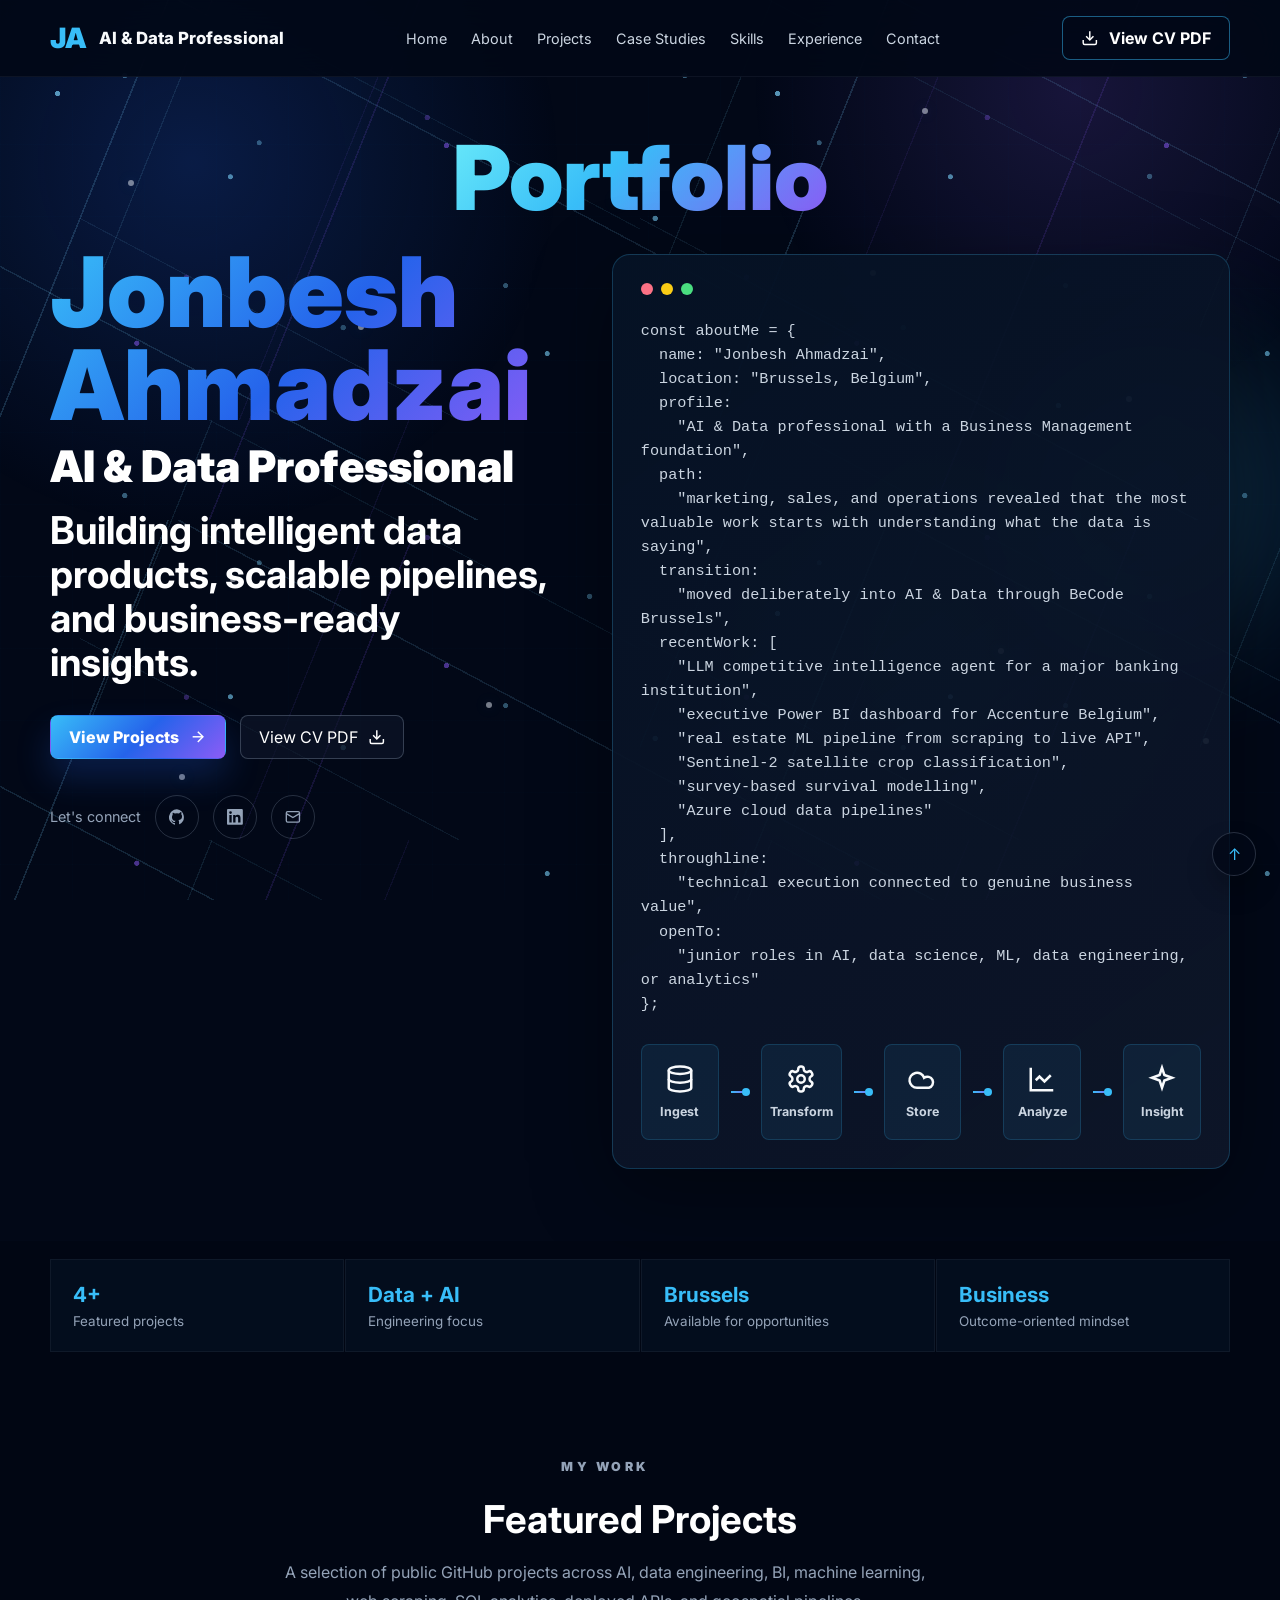
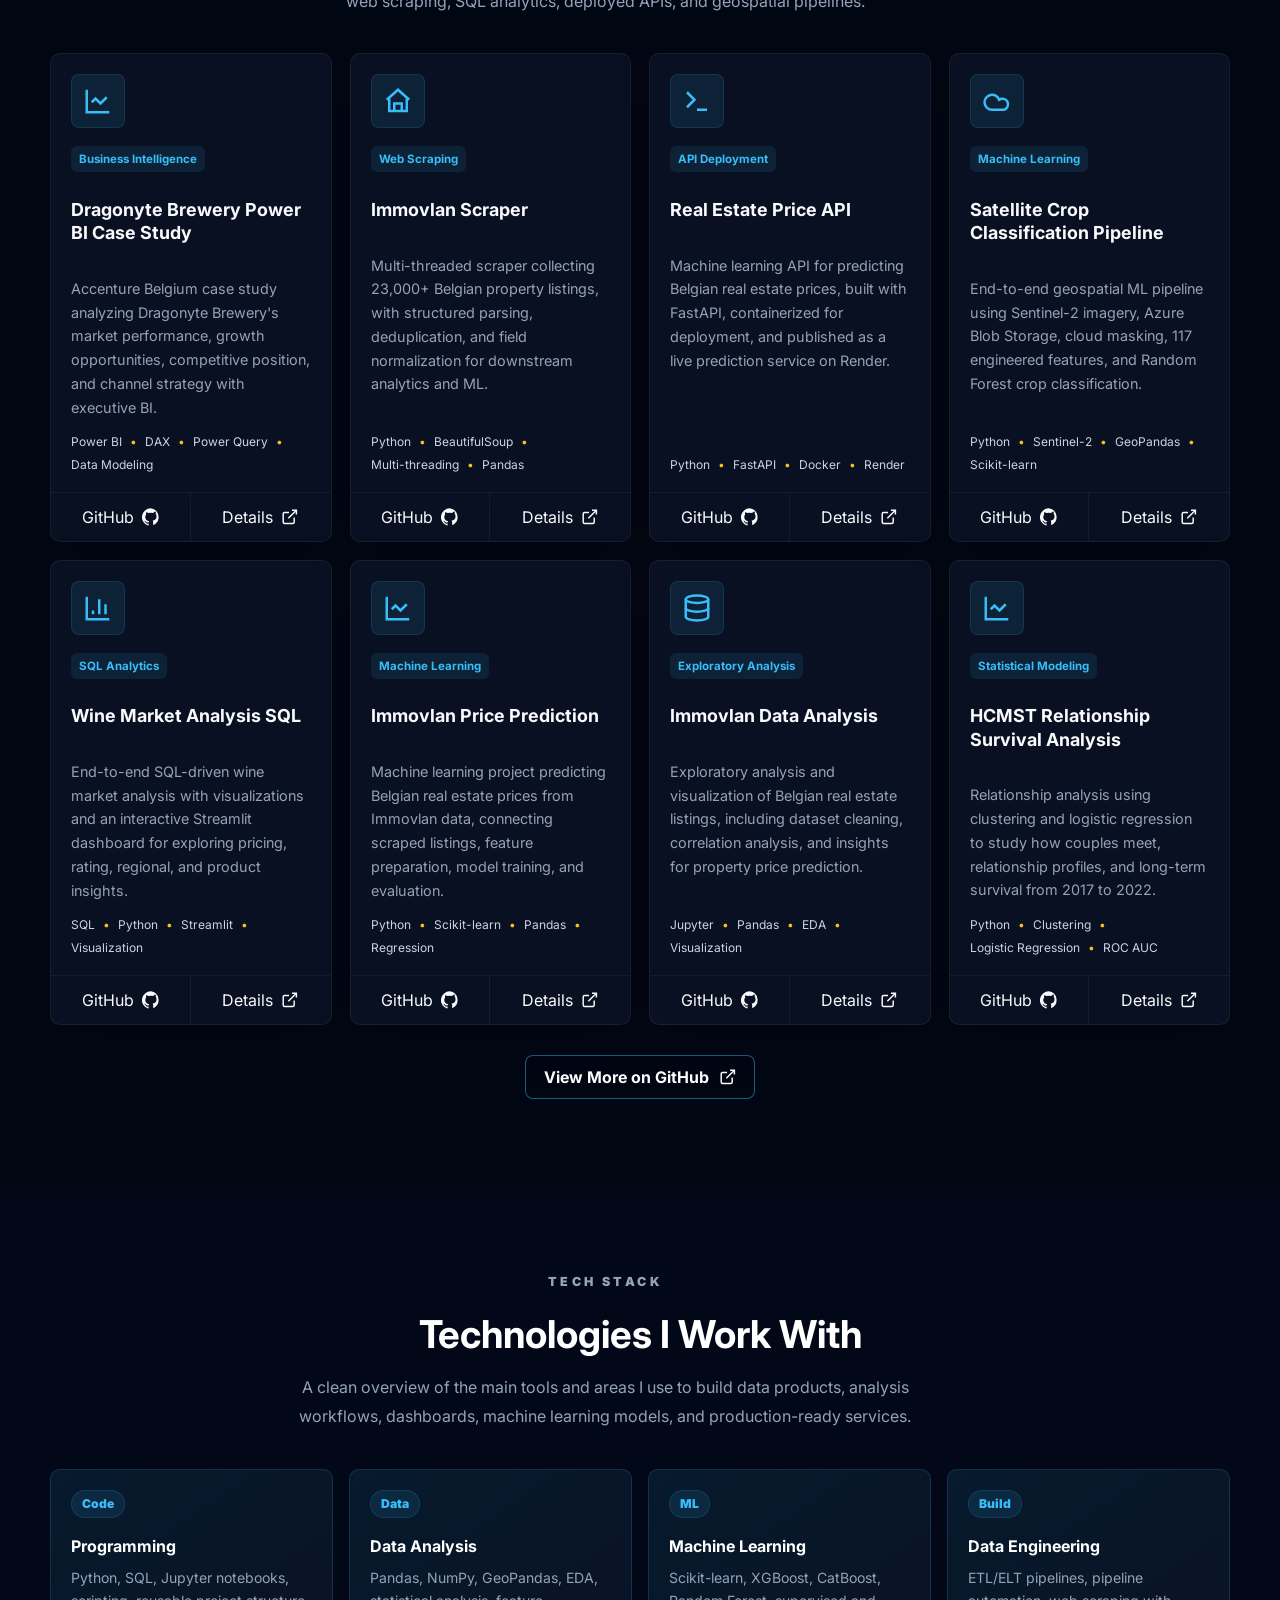
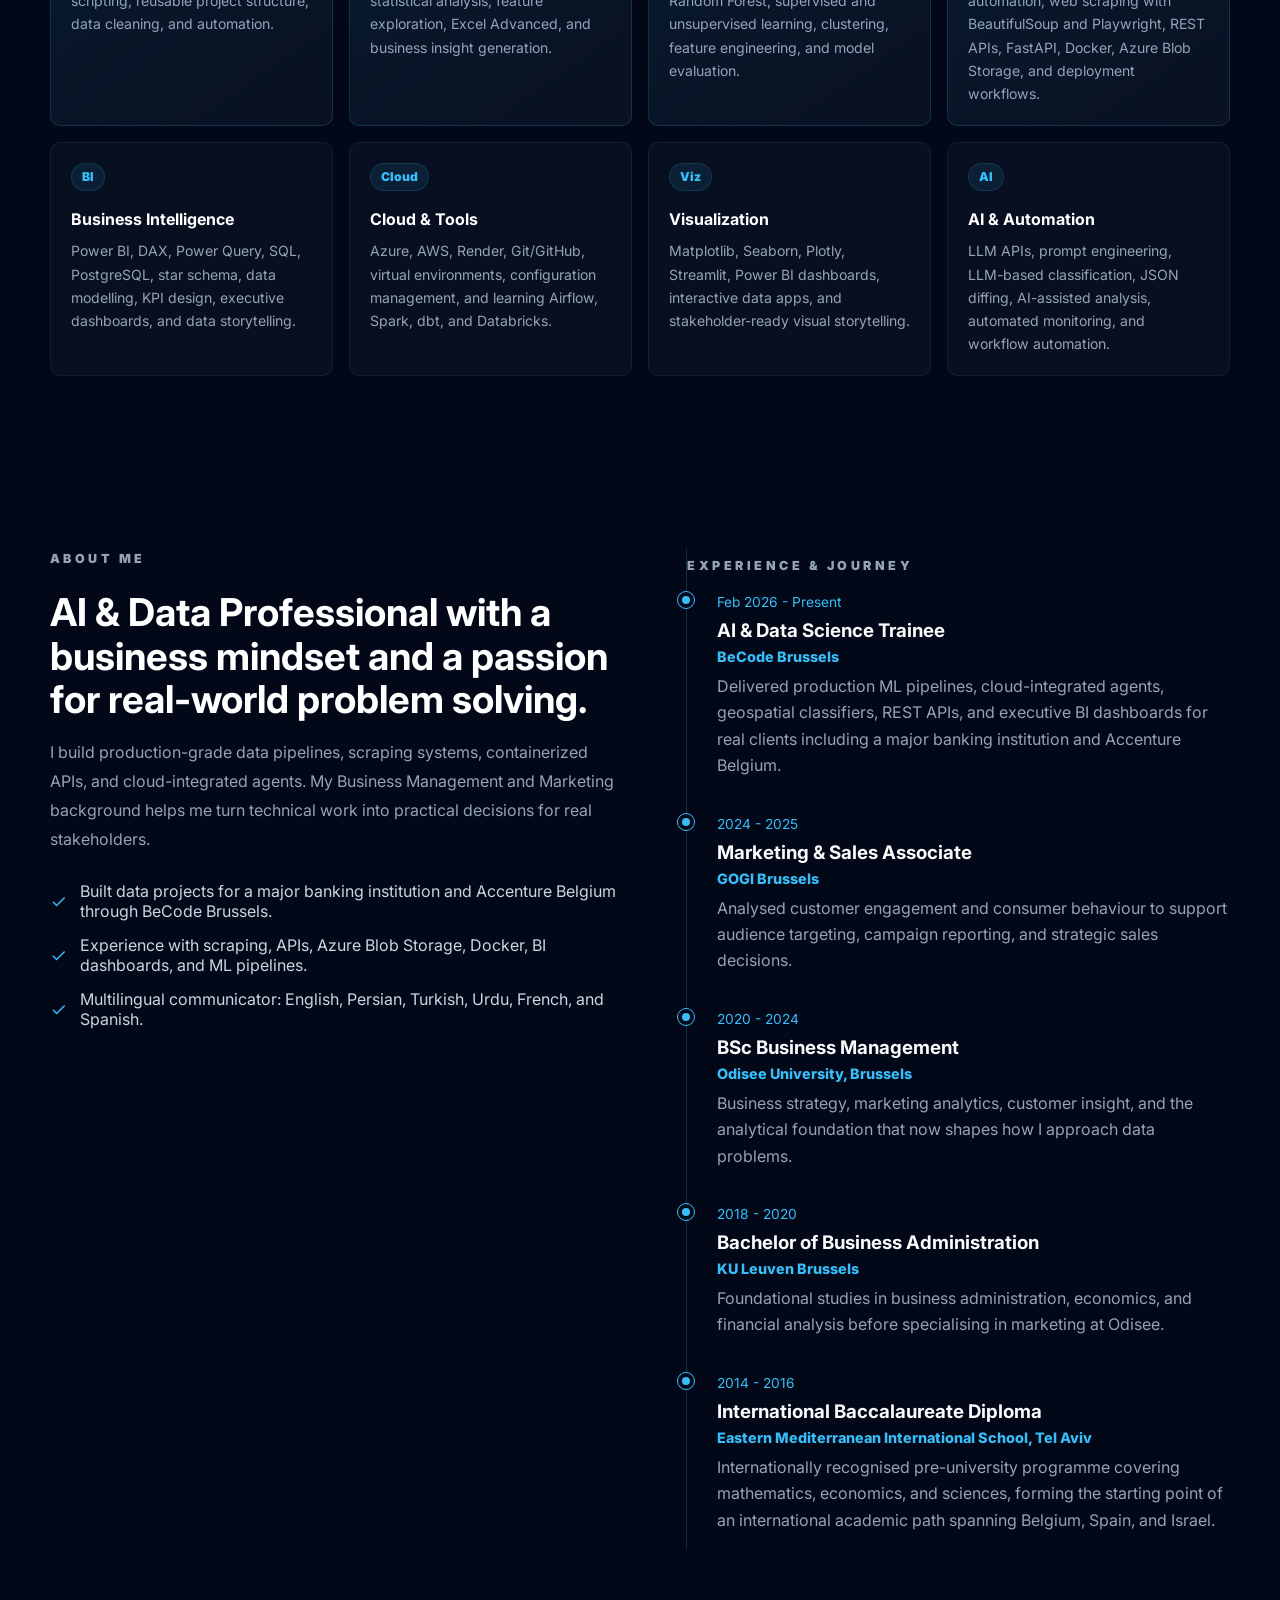
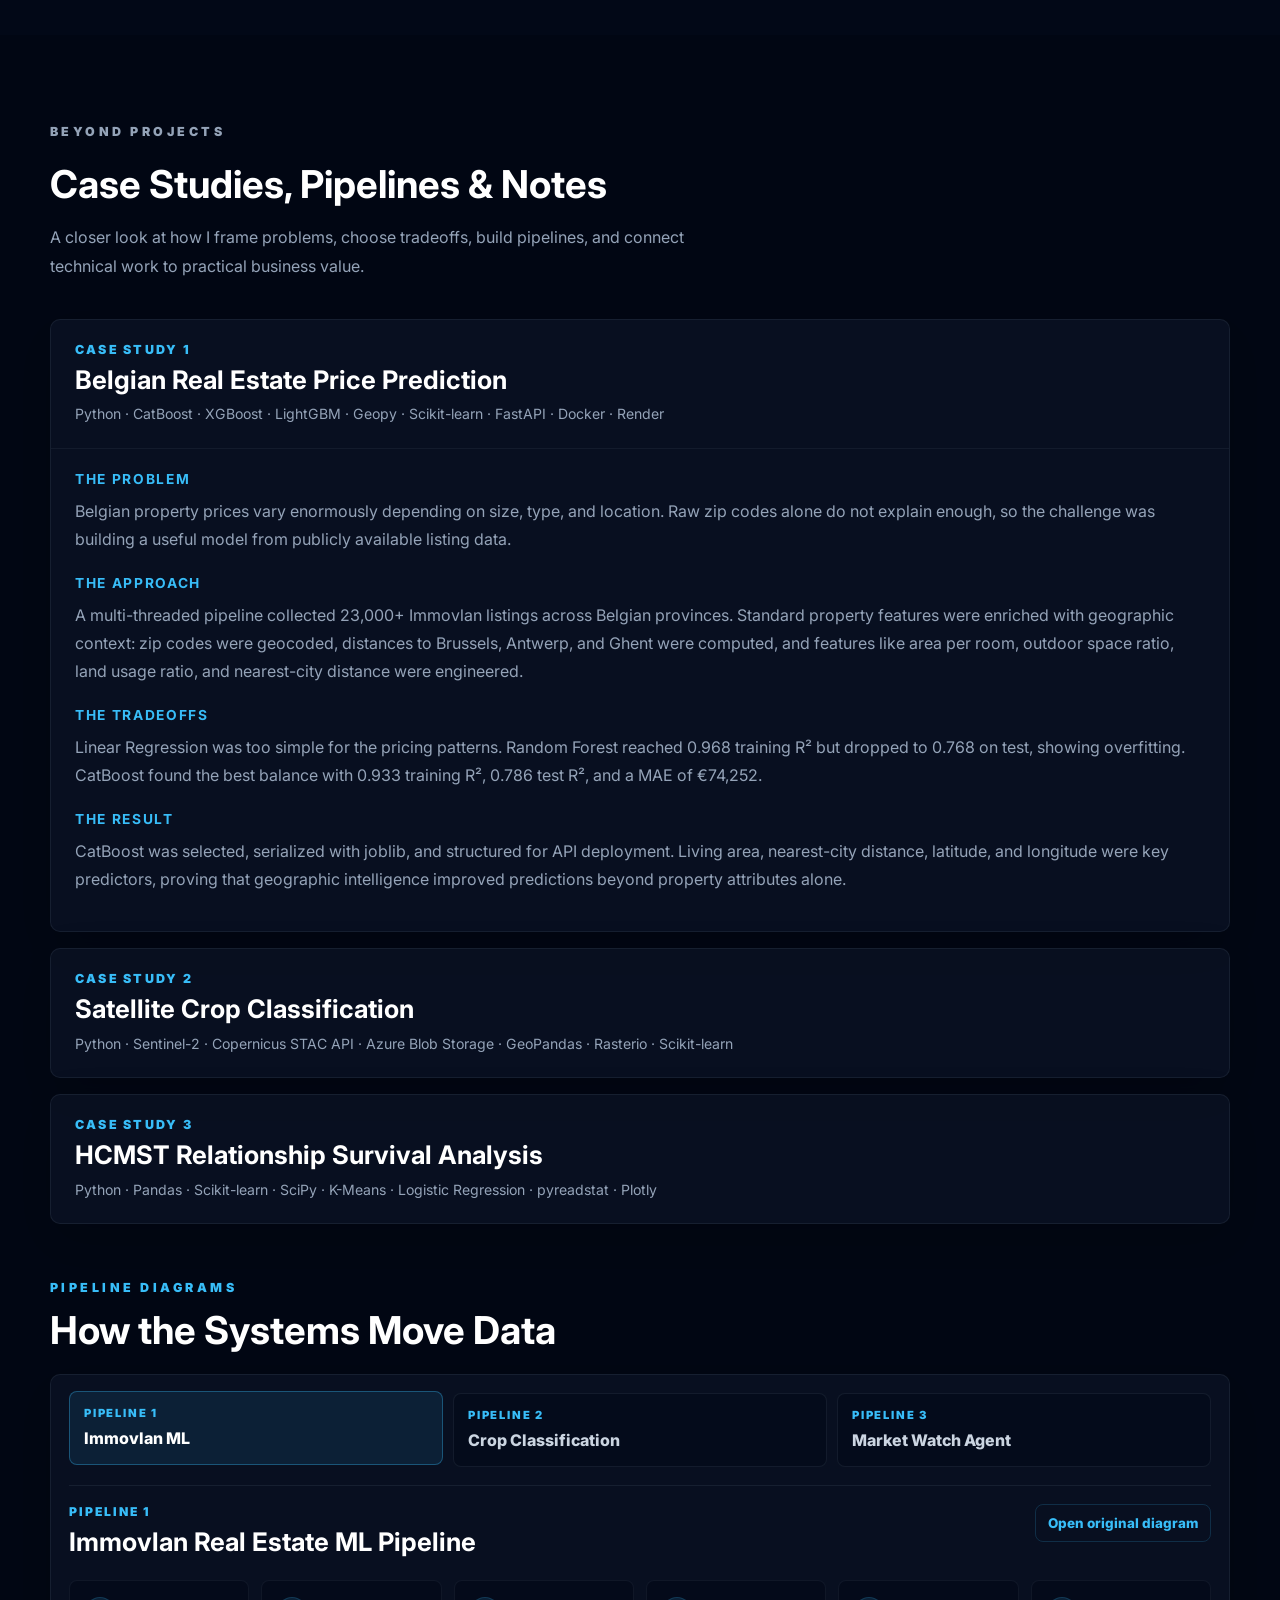
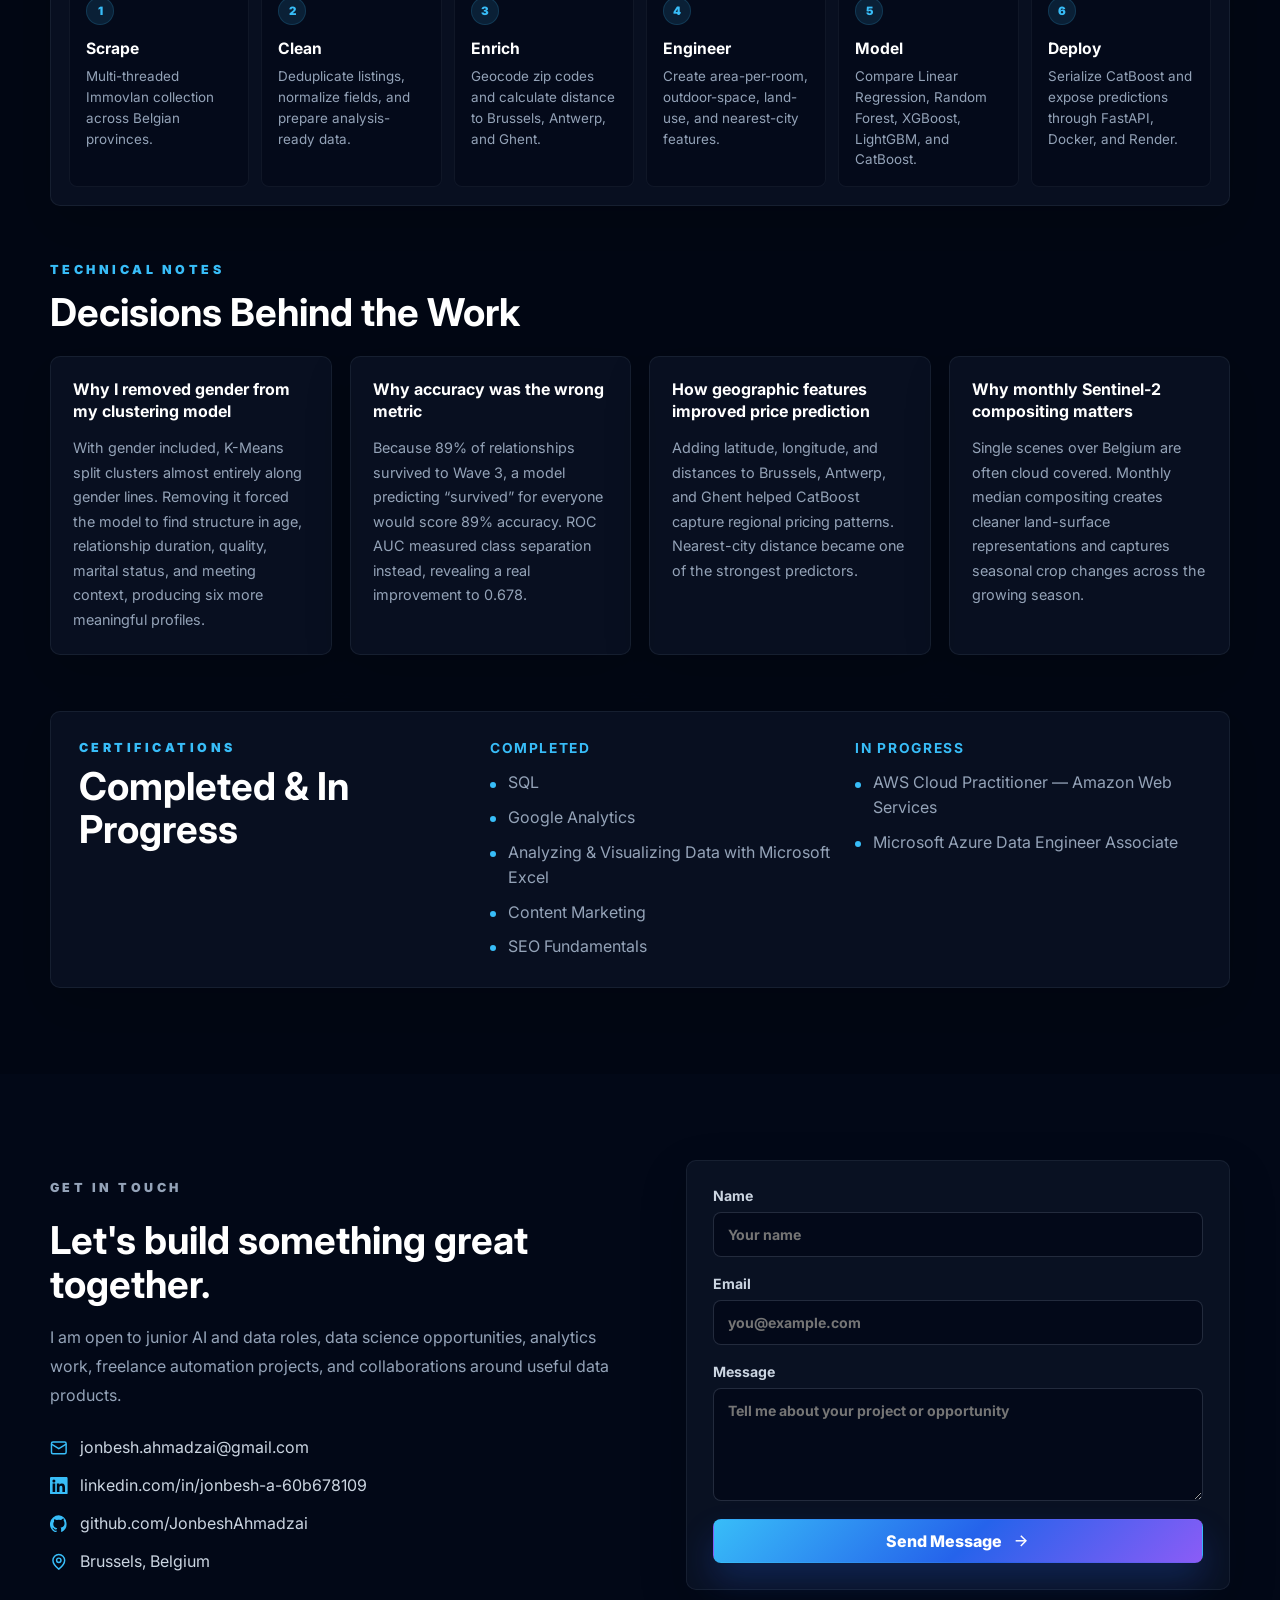
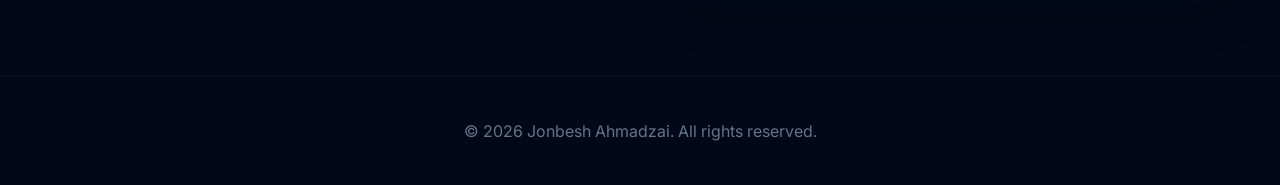
==== commit 944940f9: "Update skills from CV" ====
--- a/index.html
+++ b/index.html
@@ -345,42 +345,42 @@
               <article class="skill-card skill-card-primary">
                 <span>Code</span>
                 <h3>Programming</h3>
-                <p>Python, SQL, notebooks, scripting, data cleaning, automation, and reusable project structure.</p>
+                <p>Python, SQL, Jupyter notebooks, scripting, reusable project structure, data cleaning, and automation.</p>
               </article>
               <article class="skill-card skill-card-primary">
                 <span>Data</span>
                 <h3>Data Analysis</h3>
-                <p>Pandas, NumPy, statistical analysis, exploratory analysis, Excel, and business insight generation.</p>
+                <p>Pandas, NumPy, GeoPandas, EDA, statistical analysis, feature exploration, Excel Advanced, and business insight generation.</p>
               </article>
               <article class="skill-card skill-card-primary">
                 <span>ML</span>
                 <h3>Machine Learning</h3>
-                <p>Scikit-learn, supervised learning, unsupervised learning, clustering, feature engineering, model evaluation, and prediction workflows.</p>
+                <p>Scikit-learn, XGBoost, CatBoost, Random Forest, supervised and unsupervised learning, clustering, feature engineering, and model evaluation.</p>
               </article>
               <article class="skill-card skill-card-primary">
                 <span>Build</span>
                 <h3>Data Engineering</h3>
-                <p>ETL pipelines, web scraping, REST APIs, FastAPI, Docker, cloud storage, and deployment workflows.</p>
+                <p>ETL/ELT pipelines, pipeline automation, web scraping with BeautifulSoup and Playwright, REST APIs, FastAPI, Docker, Azure Blob Storage, and deployment workflows.</p>
               </article>
               <article class="skill-card">
                 <span>BI</span>
                 <h3>Business Intelligence</h3>
-                <p>Power BI, DAX, Power Query, data modelling, KPI design, executive dashboards, and reporting.</p>
+                <p>Power BI, DAX, Power Query, SQL, PostgreSQL, star schema, data modelling, KPI design, executive dashboards, and data storytelling.</p>
               </article>
               <article class="skill-card">
                 <span>Cloud</span>
                 <h3>Cloud & Tools</h3>
-                <p>Azure, AWS, Git, GitHub, Render, virtual environments, and configuration management.</p>
+                <p>Azure, AWS, Render, Git/GitHub, virtual environments, configuration management, and learning Airflow, Spark, dbt, and Databricks.</p>
               </article>
               <article class="skill-card">
                 <span>Viz</span>
                 <h3>Visualization</h3>
-                <p>Matplotlib, Seaborn, Plotly, Streamlit, dashboarding, storytelling, and interactive data apps.</p>
+                <p>Matplotlib, Seaborn, Plotly, Streamlit, Power BI dashboards, interactive data apps, and stakeholder-ready visual storytelling.</p>
               </article>
               <article class="skill-card">
                 <span>AI</span>
                 <h3>AI & Automation</h3>
-                <p>LLM APIs, prompt engineering, classification workflows, AI-assisted analysis, and automation.</p>
+                <p>LLM APIs, prompt engineering, LLM-based classification, JSON diffing, AI-assisted analysis, automated monitoring, and workflow automation.</p>
               </article>
             </div>
           </div>
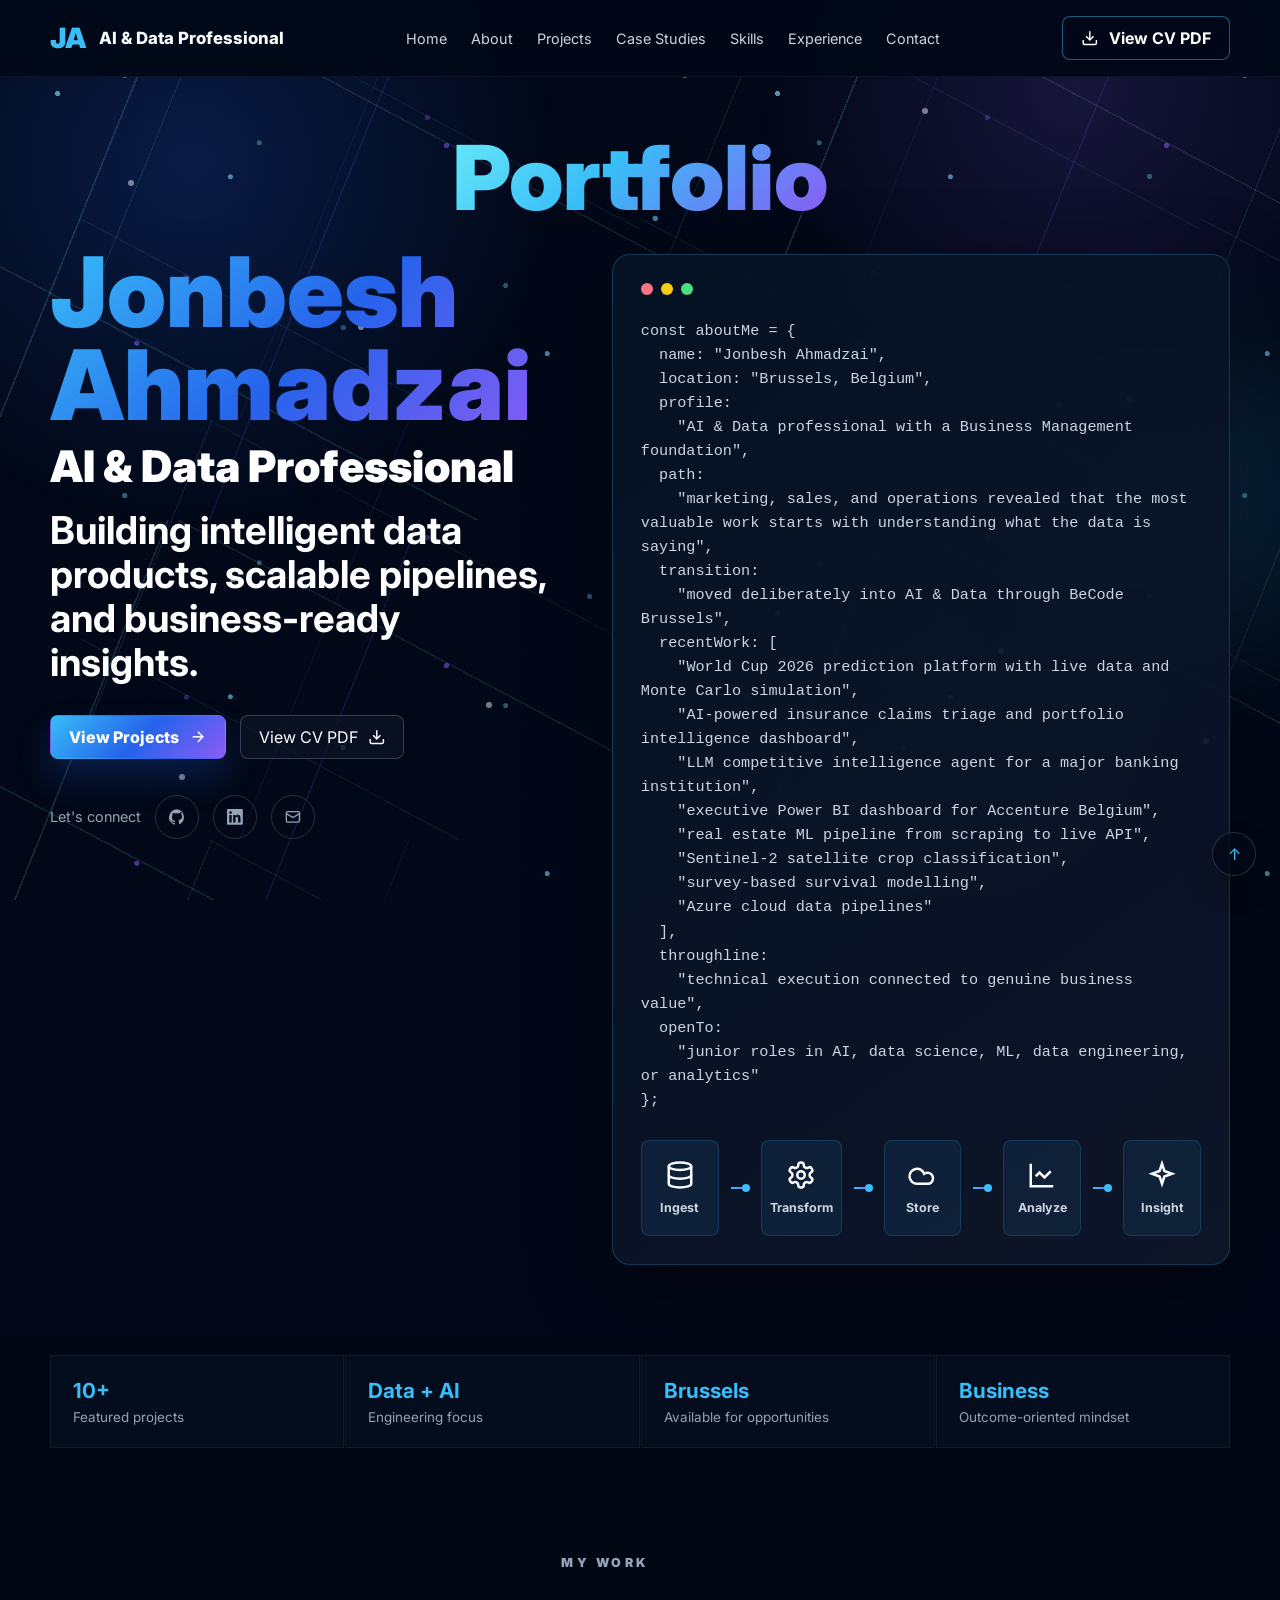
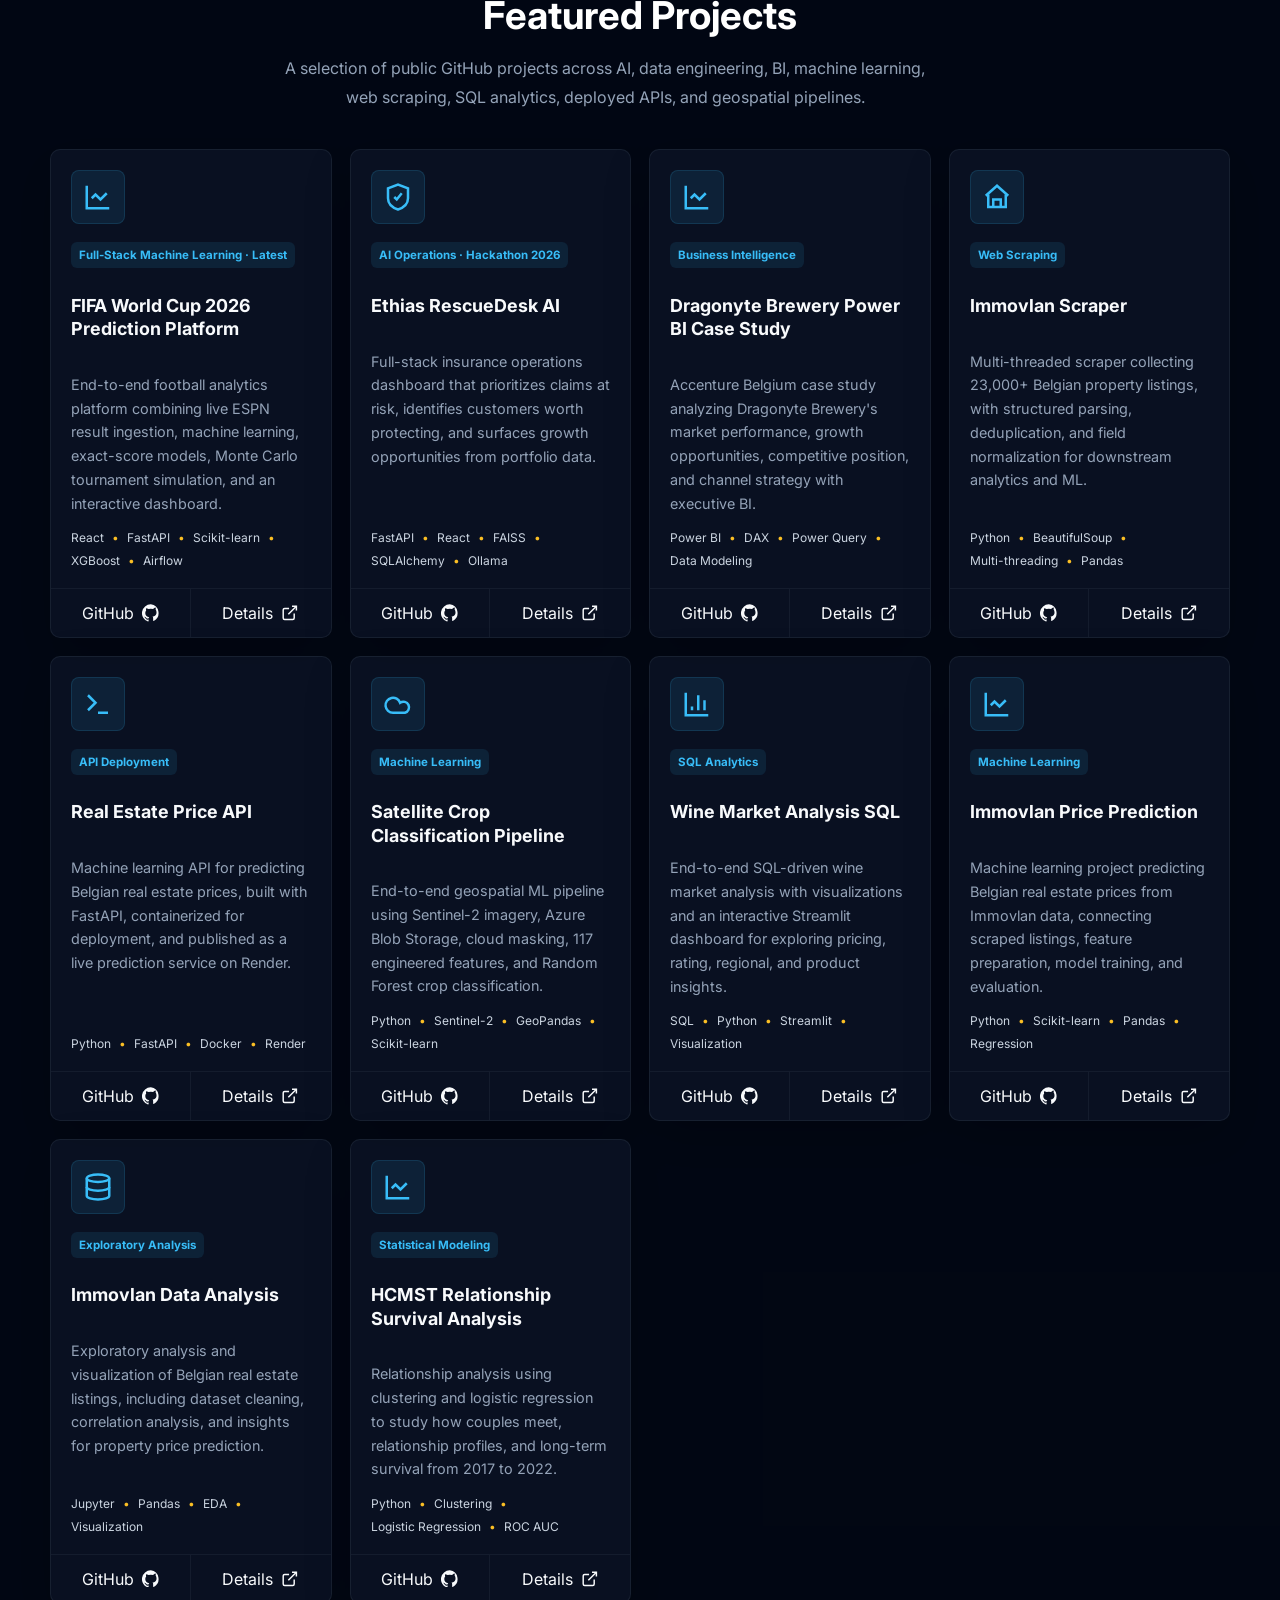
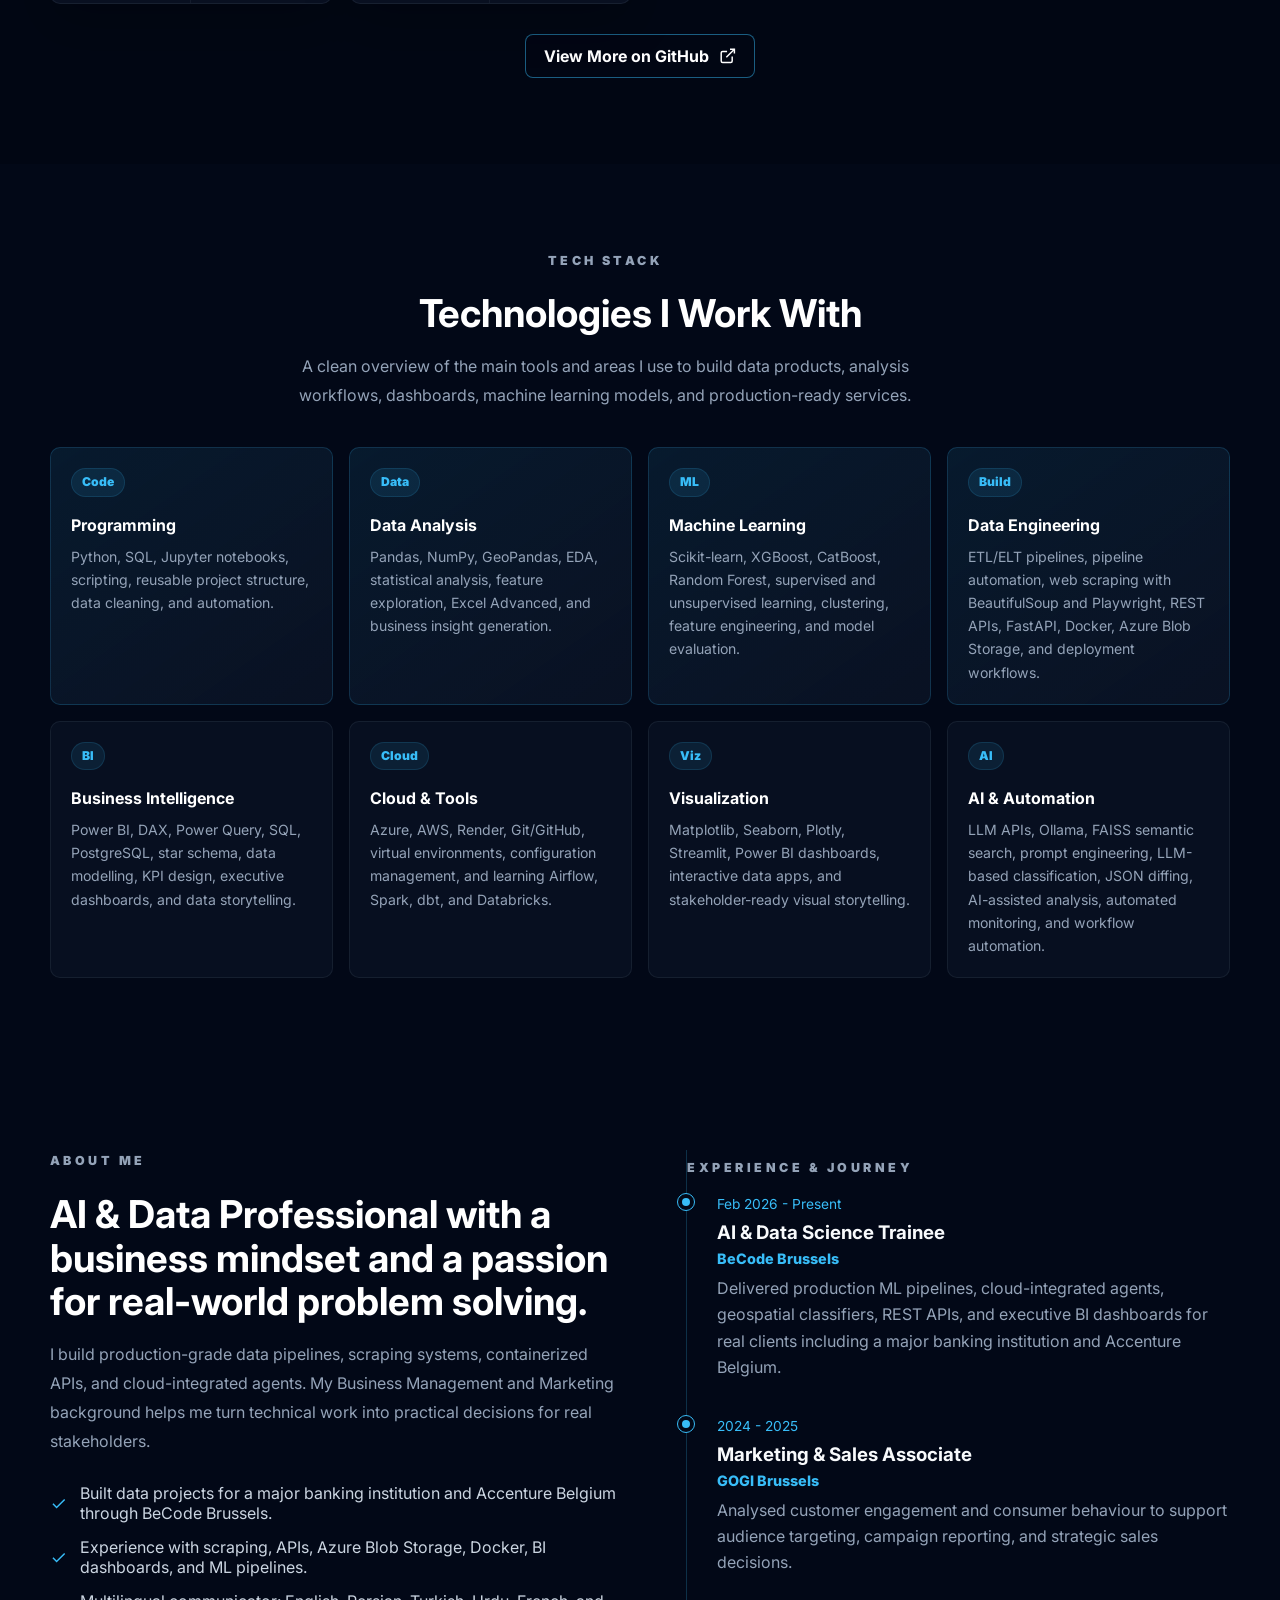
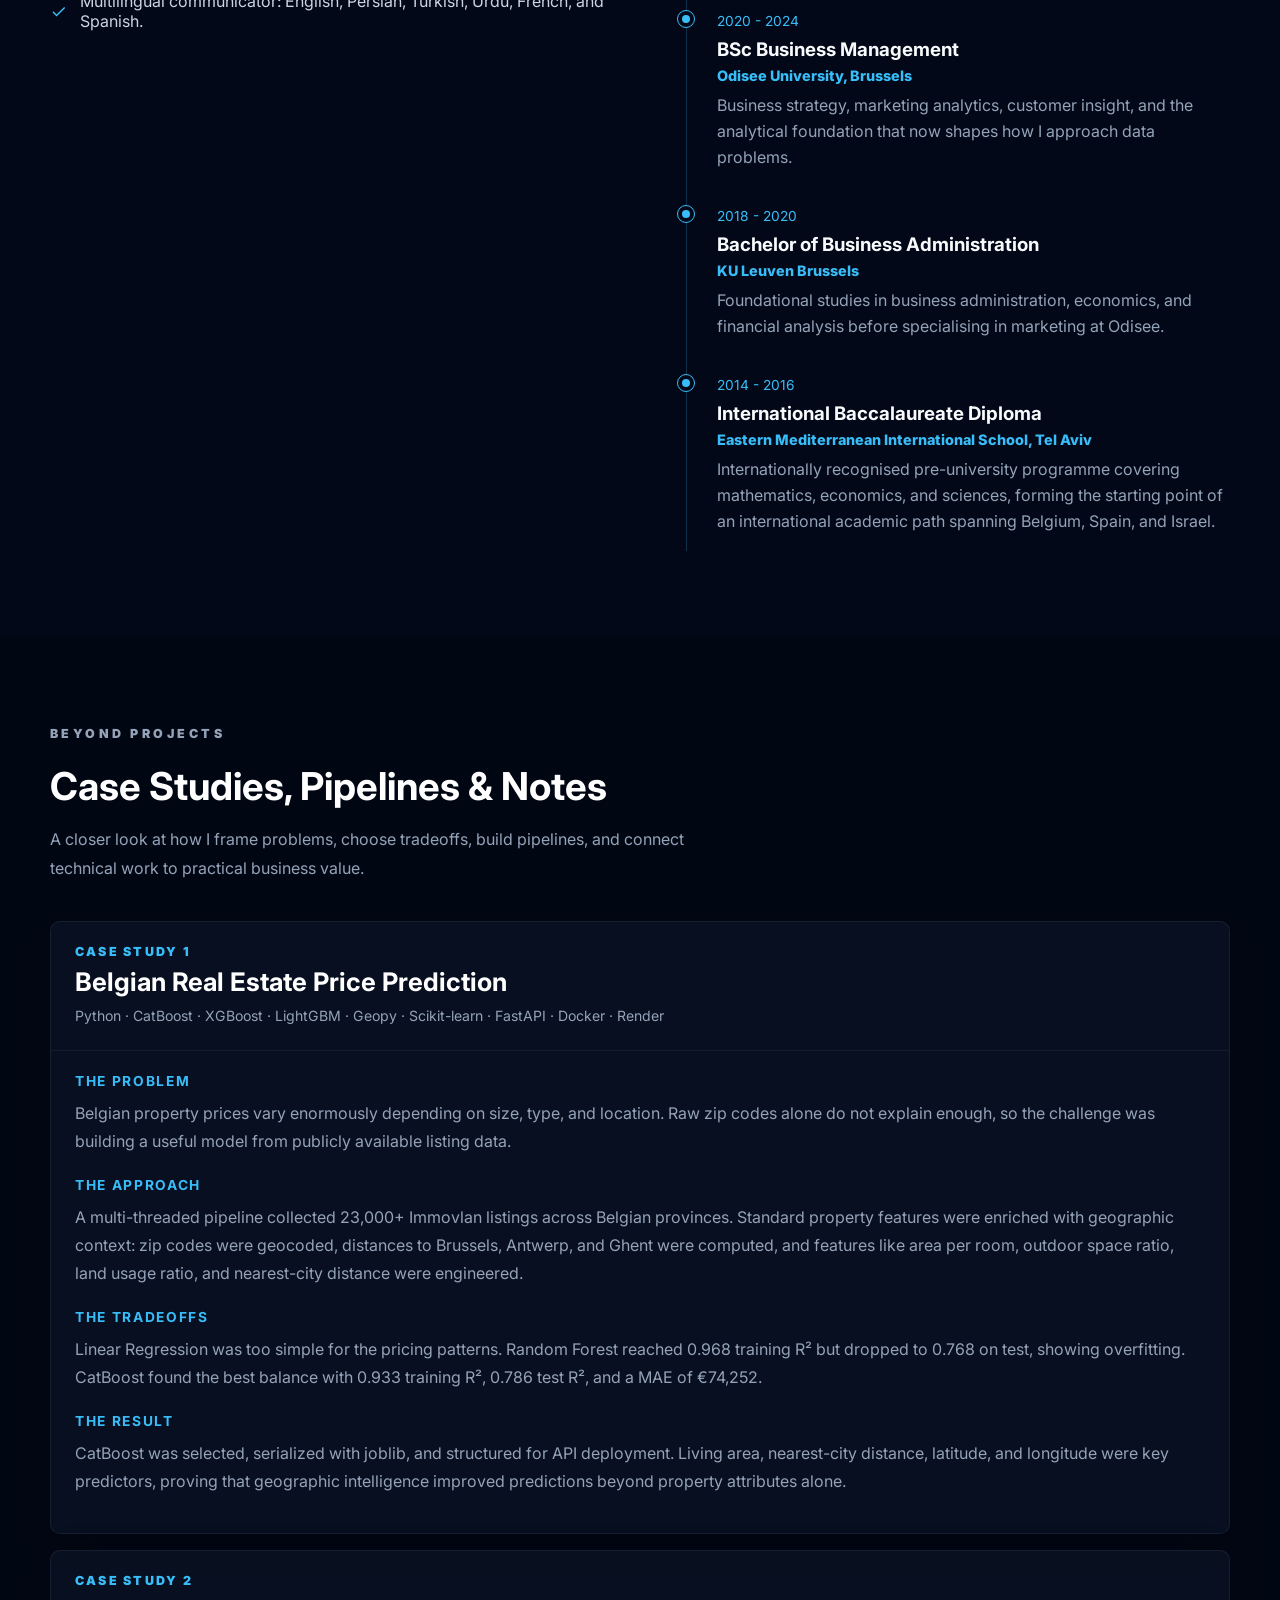
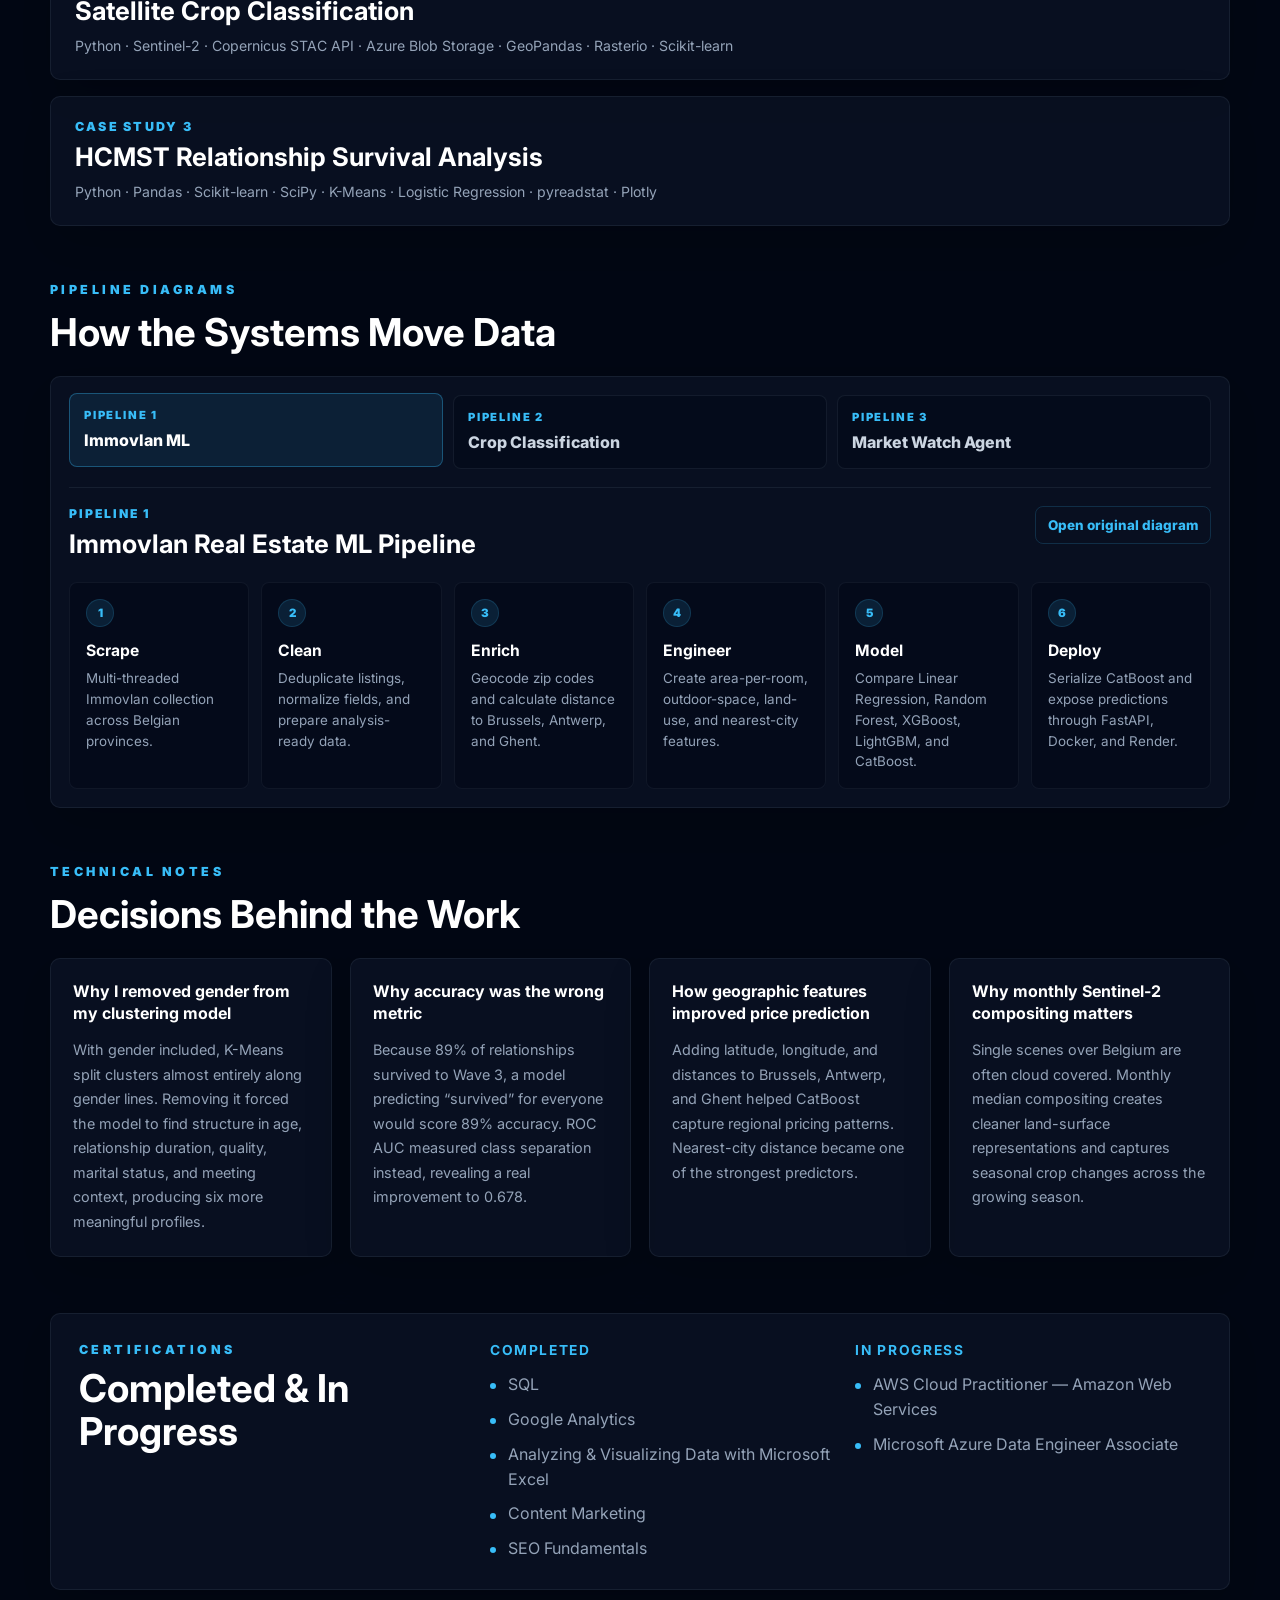
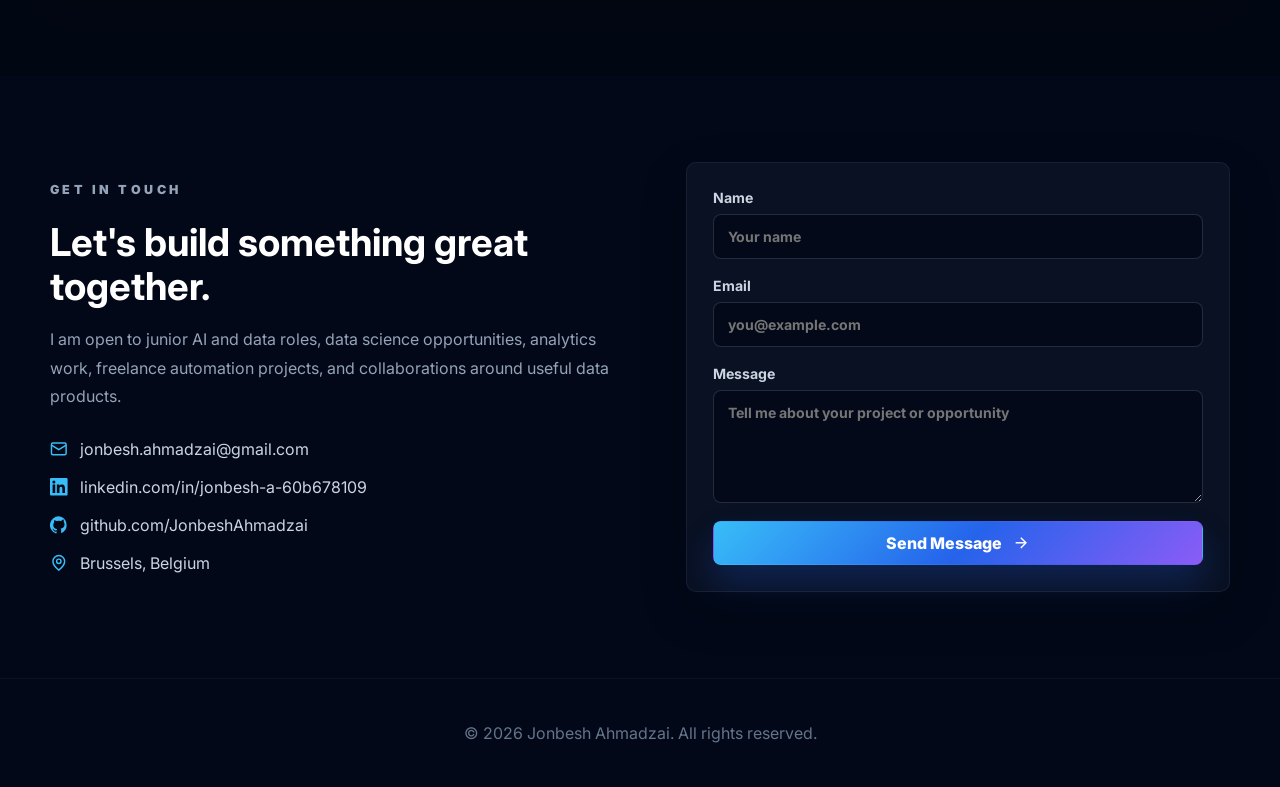
==== commit 36f6cc2b: "Add latest GitHub projects to portfolio" ====
--- a/index.html
+++ b/index.html
@@ -8,6 +8,13 @@
       content="Portfolio of Jonbesh Ahmadzai, an AI & Data Professional in Brussels building machine learning workflows, data pipelines, AI automations, analytics dashboards, and data products."
     />
     <title>Jonbesh Ahmadzai | Portfolio</title>
+    <script async src="https://www.googletagmanager.com/gtag/js?id=G-6KM4RSHYFC"></script>
+    <script>
+      window.dataLayer = window.dataLayer || [];
+      function gtag(){dataLayer.push(arguments);}
+      gtag("js", new Date());
+      gtag("config", "G-6KM4RSHYFC");
+    </script>
     <link rel="preconnect" href="https://fonts.googleapis.com" />
     <link rel="preconnect" href="https://fonts.gstatic.com" crossorigin />
     <link
@@ -87,7 +94,7 @@
               <a href="https://linkedin.com/in/jonbesh-a-60b678109" aria-label="LinkedIn profile">
                 <span data-icon="linkedin"></span>
               </a>
-              <a href="mailto:jonbesh.ahmadzai@gmail.com" aria-label="Email Mohammad">
+              <a href="mailto:jonbesh.ahmadzai@gmail.com" aria-label="Email Jonbesh">
                 <span data-icon="mail"></span>
               </a>
             </div>
@@ -110,6 +117,8 @@
   transition:
     "moved deliberately into AI & Data through BeCode Brussels",
   recentWork: [
+    "World Cup 2026 prediction platform with live data and Monte Carlo simulation",
+    "AI-powered insurance claims triage and portfolio intelligence dashboard",
     "LLM competitive intelligence agent for a major banking institution",
     "executive Power BI dashboard for Accenture Belgium",
     "real estate ML pipeline from scraping to live API",
@@ -155,7 +164,7 @@
         <section class="stats-strip" aria-label="Portfolio highlights">
           <div class="container stats-grid">
             <article>
-              <strong>4+</strong>
+              <strong>10+</strong>
               <span>Featured projects</span>
             </article>
             <article>
@@ -186,6 +195,40 @@
 
             <div class="project-grid">
               <article class="project-card reveal">
+                <div class="project-icon"><span data-icon="chart"></span></div>
+                <p class="project-tag">Full-Stack Machine Learning · Latest</p>
+                <h3>FIFA World Cup 2026 Prediction Platform</h3>
+                <p>
+                  End-to-end football analytics platform combining live ESPN result ingestion,
+                  machine learning, exact-score models, Monte Carlo tournament simulation, and an interactive dashboard.
+                </p>
+                <div class="stack">
+                  <span>React</span><span>FastAPI</span><span>Scikit-learn</span><span>XGBoost</span><span>Airflow</span>
+                </div>
+                <div class="project-links">
+                  <a href="https://github.com/JonbeshAhmadzai/Football_WorldCUP2026_prediction">GitHub <span data-icon="github"></span></a>
+                  <a href="https://github.com/JonbeshAhmadzai/Football_WorldCUP2026_prediction#readme">Details <span data-icon="external"></span></a>
+                </div>
+              </article>
+
+              <article class="project-card reveal">
+                <div class="project-icon"><span data-icon="shield"></span></div>
+                <p class="project-tag">AI Operations · Hackathon 2026</p>
+                <h3>Ethias RescueDesk AI</h3>
+                <p>
+                  Full-stack insurance operations dashboard that prioritizes claims at risk, identifies
+                  customers worth protecting, and surfaces growth opportunities from portfolio data.
+                </p>
+                <div class="stack">
+                  <span>FastAPI</span><span>React</span><span>FAISS</span><span>SQLAlchemy</span><span>Ollama</span>
+                </div>
+                <div class="project-links">
+                  <a href="https://github.com/JonbeshAhmadzai/ethias-rescuedesk-ai">GitHub <span data-icon="github"></span></a>
+                  <a href="https://github.com/JonbeshAhmadzai/ethias-rescuedesk-ai#readme">Details <span data-icon="external"></span></a>
+                </div>
+              </article>
+
+              <article class="project-card reveal">
                 <div class="project-icon"><span data-icon="line-chart"></span></div>
                 <p class="project-tag">Business Intelligence</p>
                 <h3>Dragonyte Brewery Power BI Case Study</h3>
@@ -380,7 +423,7 @@
               <article class="skill-card">
                 <span>AI</span>
                 <h3>AI & Automation</h3>
-                <p>LLM APIs, prompt engineering, LLM-based classification, JSON diffing, AI-assisted analysis, automated monitoring, and workflow automation.</p>
+                <p>LLM APIs, Ollama, FAISS semantic search, prompt engineering, LLM-based classification, JSON diffing, AI-assisted analysis, automated monitoring, and workflow automation.</p>
               </article>
             </div>
           </div>
